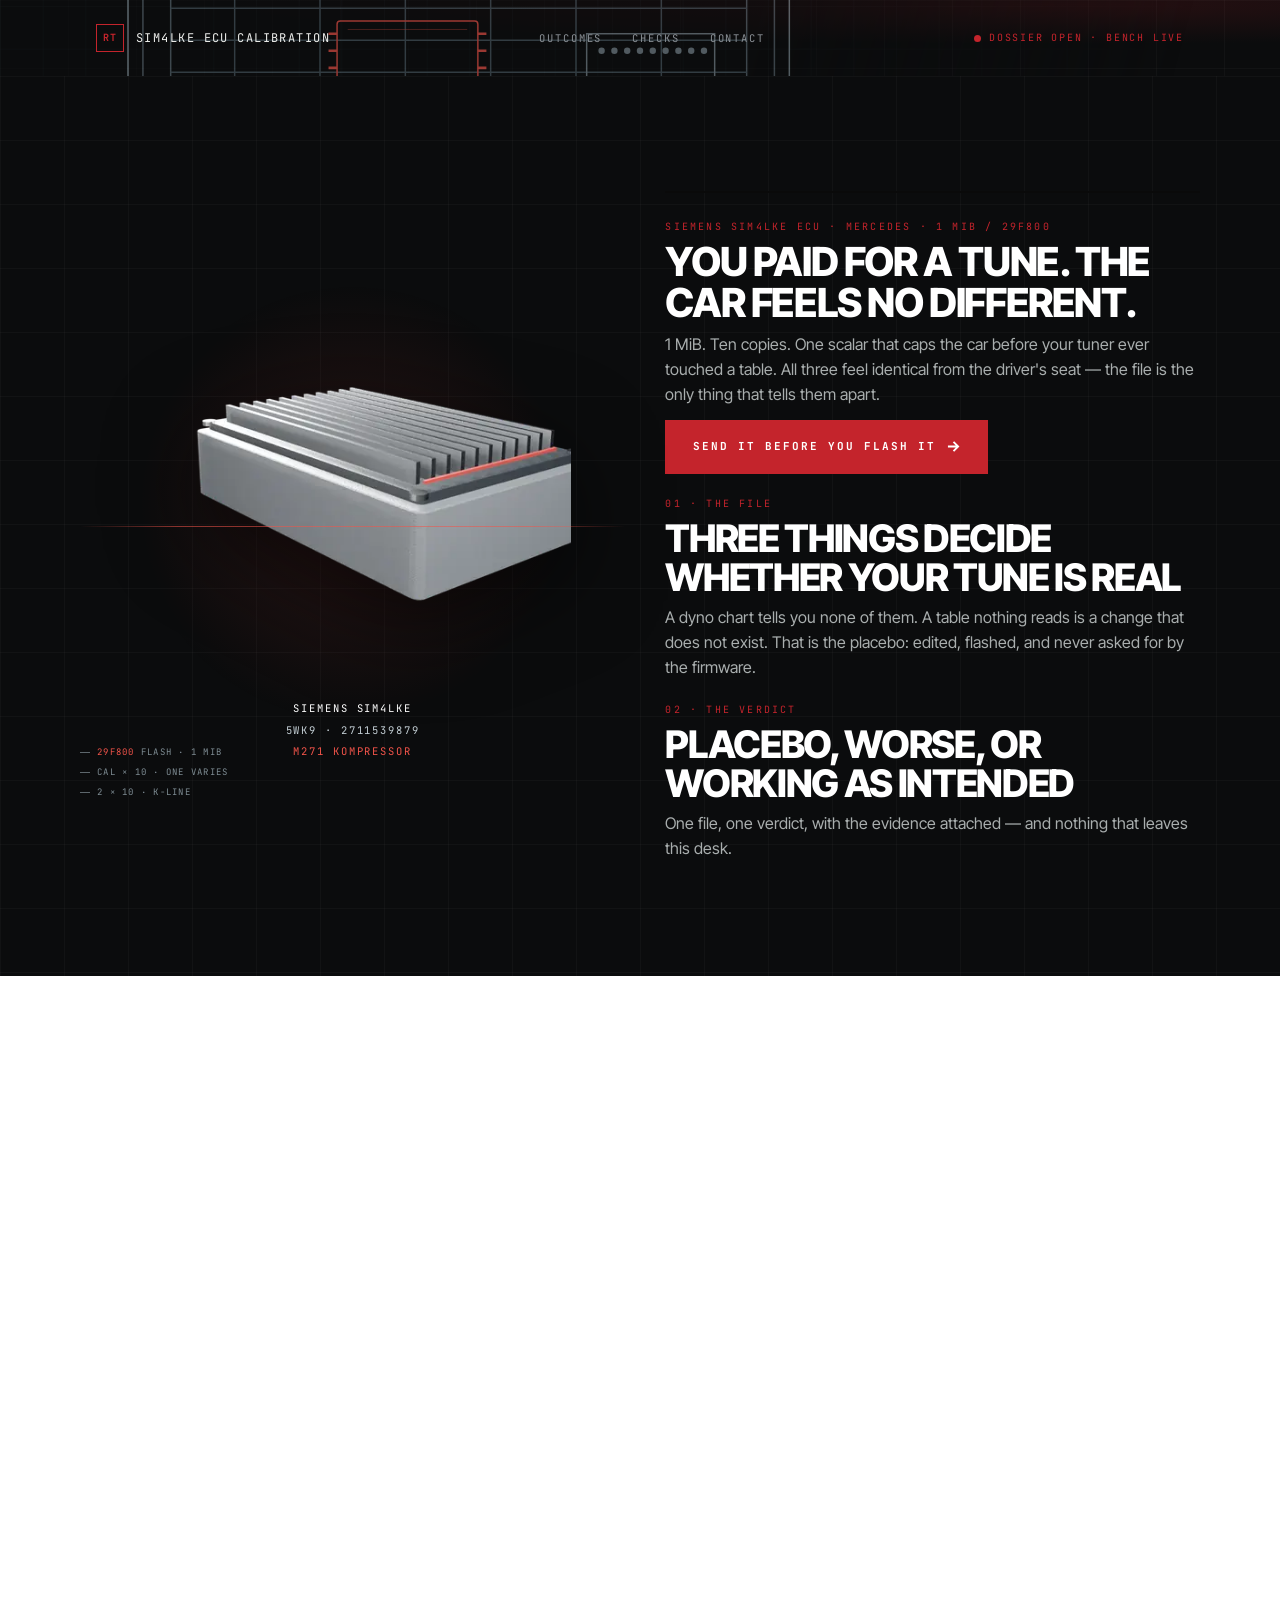
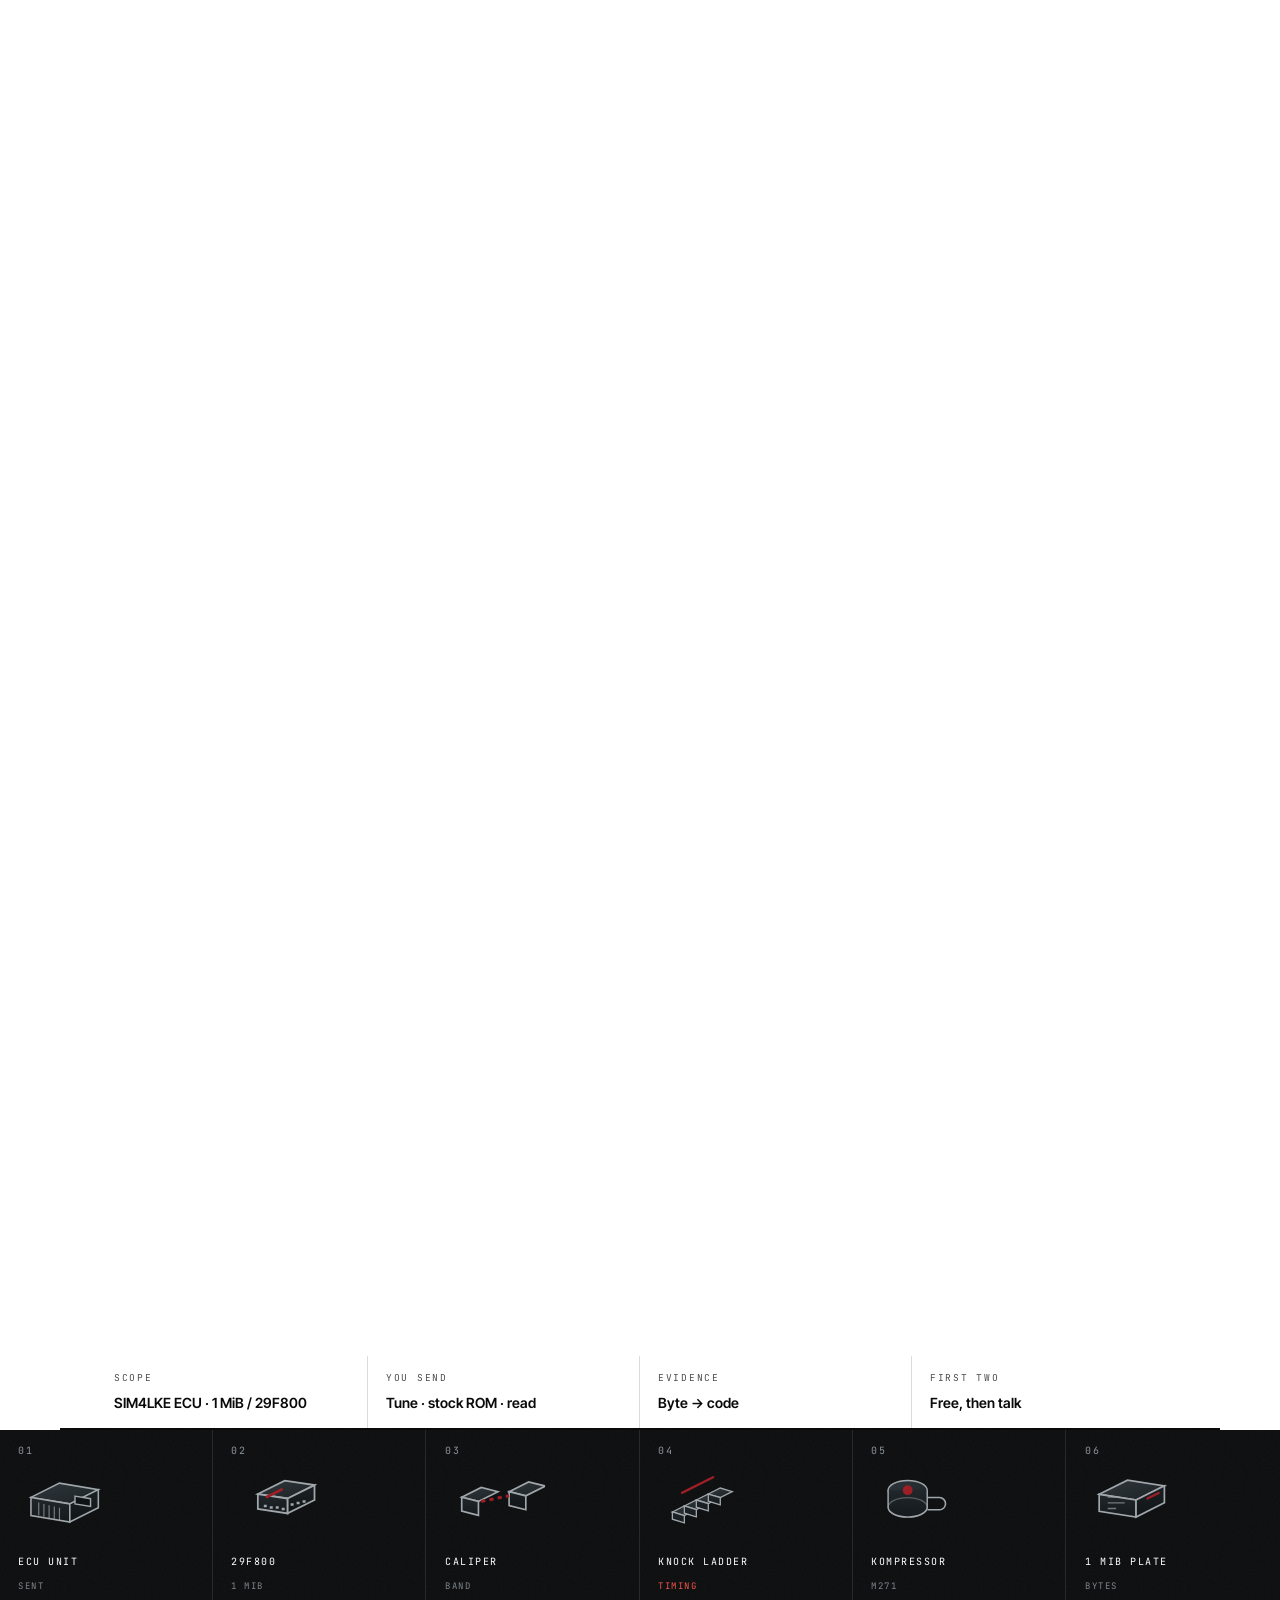
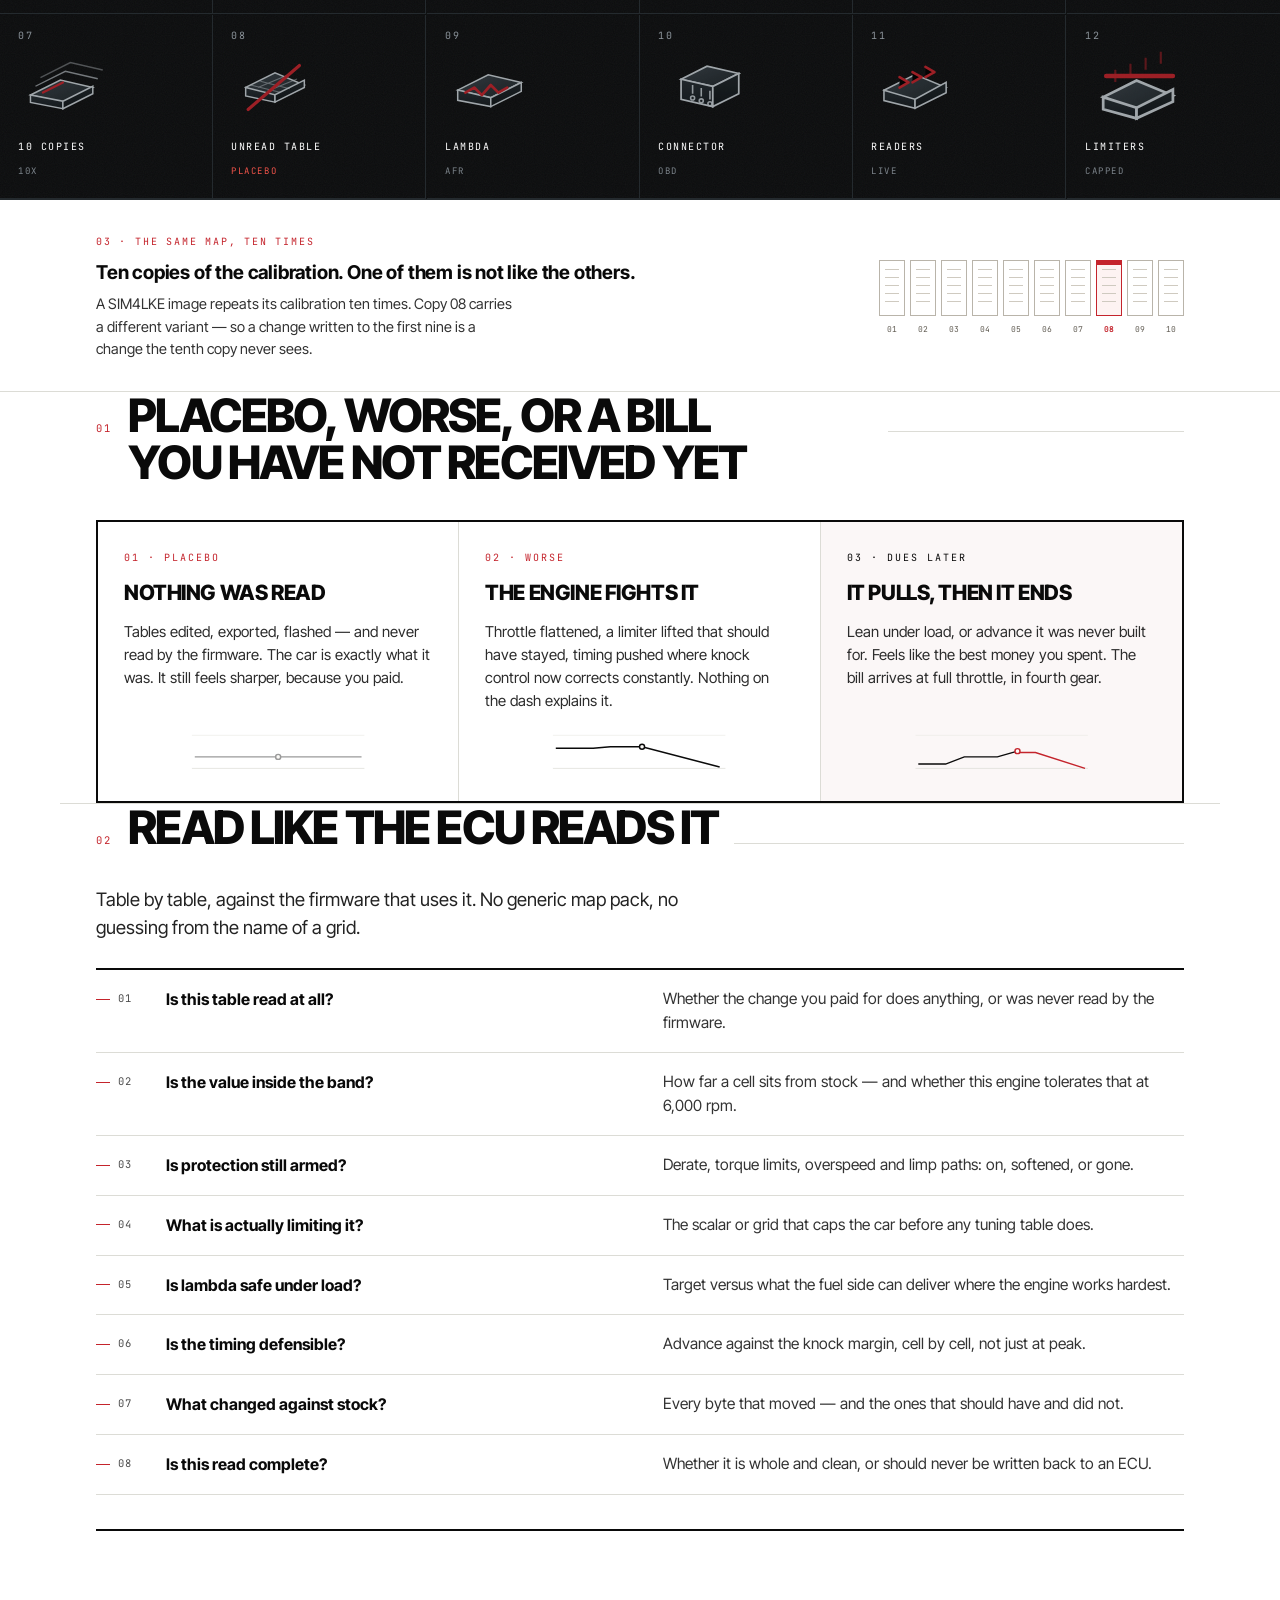
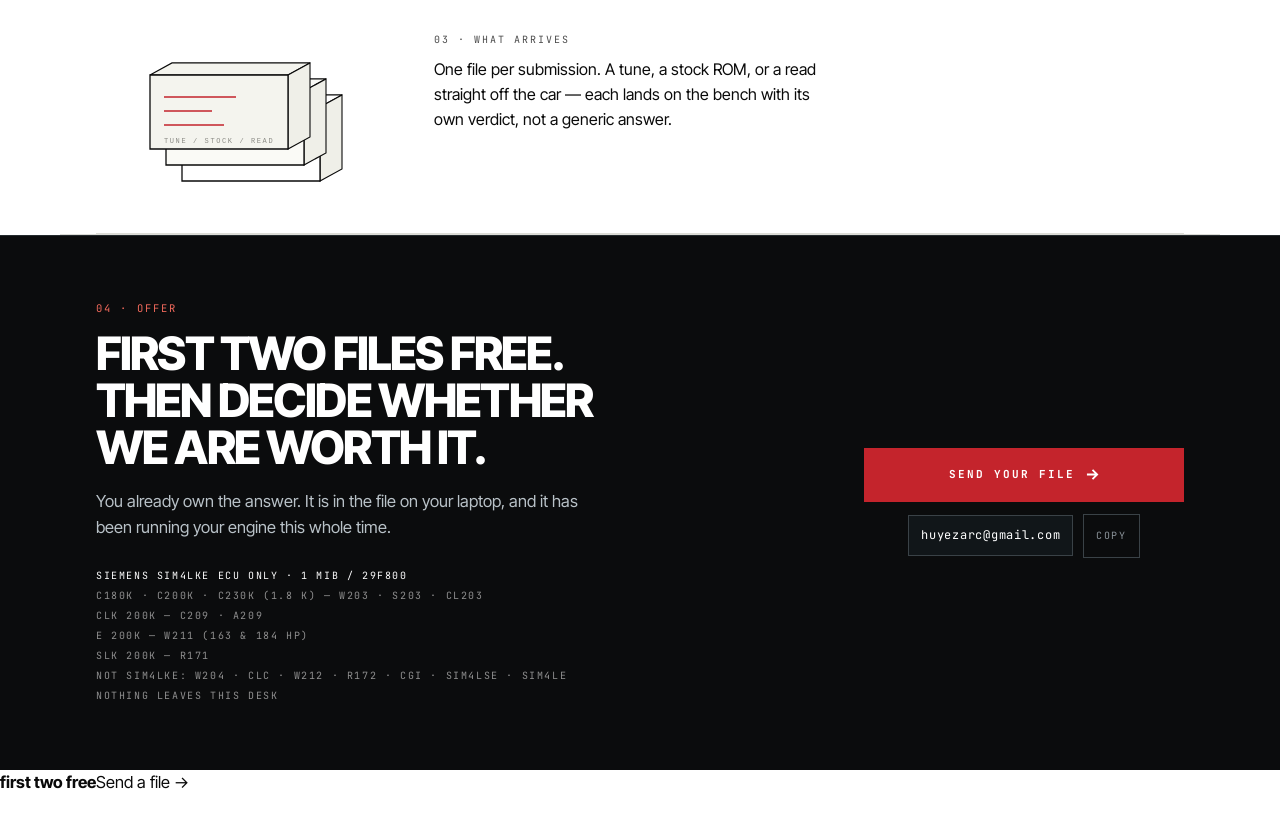
==== index.html @ 6705991a "Site update" ====
<!DOCTYPE html>
<html lang="en">
<head>
<meta charset="utf-8">
<meta name="viewport" content="width=device-width, initial-scale=1">
<title>SIM4LKE ECU Calibration — file verification, first two files free</title>
<meta name="description" content="You paid for a tune and the car feels the same. Send your Siemens SIM4LKE ECU file — a tune, a stock ROM or a read off the car — and find out what is really in it. First two free.">
<link rel="icon" href="assets/favicon.svg" type="image/svg+xml">
<link rel="apple-touch-icon" href="assets/img/apple-touch-icon.png">
<meta property="og:type" content="website">
<meta property="og:title" content="SIM4LKE ECU Calibration — read the file before you flash it">
<meta property="og:description" content="Byte-level verification for Siemens SIM4LKE ECU calibration files. First two files free.">
<meta property="og:image" content="https://iqh360.github.io/RT-SIM4LKE-Calibration/assets/img/og.jpg">
<meta property="og:url" content="https://iqh360.github.io/RT-SIM4LKE-Calibration/">
<meta name="twitter:card" content="summary_large_image">

<link rel="stylesheet" href="assets/style.css">
</head>
<body>
<svg width="0" height="0" style="position:absolute" aria-hidden="true"><defs>
  <linearGradient id="T" x1="0" y1="0" x2="1" y2="1"><stop offset="0" stop-color="#3a4349"/><stop offset="1" stop-color="#20272b"/></linearGradient>
  <linearGradient id="L" x1="0" y1="0" x2="0" y2="1"><stop offset="0" stop-color="#262e33"/><stop offset="1" stop-color="#171d21"/></linearGradient>
  <linearGradient id="R" x1="0" y1="0" x2="0" y2="1"><stop offset="0" stop-color="#1e2529"/><stop offset="1" stop-color="#12171a"/></linearGradient>

  <!-- 1 ECU unit: iso chassis + fins + connector -->
  <symbol id="i-ecu" viewBox="0 0 72 72">
    <path d="M10 34l22-11 30 5-22 11z" fill="url(#T)" stroke="currentColor" stroke-width="1.2"/>
    <path d="M10 34v14l30 5V39z" fill="url(#L)" stroke="currentColor" stroke-width="1.2"/>
    <path d="M40 39v14l22-11V28z" fill="url(#R)" stroke="currentColor" stroke-width="1.2"/>
    <g stroke="currentColor" stroke-width=".9" opacity=".7">
      <path d="M16 38v10M20 39v10M24 40v10M28 41v10M32 42v10"/>
    </g>
    <path d="M44 33l12 2v6l-12-2z" fill="#0f1417" stroke="currentColor" stroke-width="1.1"/>
  </symbol>

  <!-- 2 29F800: iso flat package with pins -->
  <symbol id="i-chip" viewBox="0 0 72 72">
    <path d="M18 32l18-9 20 3-18 9z" fill="url(#T)" stroke="currentColor" stroke-width="1.2"/>
    <path d="M18 32v10l20 3V35z" fill="url(#L)" stroke="currentColor" stroke-width="1.2"/>
    <path d="M38 35v10l18-9V26z" fill="url(#R)" stroke="currentColor" stroke-width="1.2"/>
    <g stroke="currentColor" stroke-width="1.6">
      <path d="M22 40h2M26 41h2M30 41h2M34 42h2"/>
      <path d="M40 39h2M44 38h2M48 37h2"/>
    </g>
    <path d="M24 34l10-5" stroke="#c4242c" stroke-width="1.8" stroke-linecap="round"/>
  </symbol>

  <!-- 3 Caliper: two iso blocks with the band between them -->
  <symbol id="i-caliper" viewBox="0 0 72 72">
    <path d="M12 34l14-7 12 3-14 7z" fill="url(#T)" stroke="currentColor" stroke-width="1.2"/>
    <path d="M12 34v10l12 3V37z" fill="url(#L)" stroke="currentColor" stroke-width="1.2"/>
    <path d="M46 30l14-7 12 3-14 7z" fill="url(#T)" stroke="currentColor" stroke-width="1.2"/>
    <path d="M46 30v10l12 3V33z" fill="url(#R)" stroke="currentColor" stroke-width="1.2"/>
    <path d="M26 37l20-4" stroke="#c4242c" stroke-width="2.2" stroke-dasharray="3 3"/>
  </symbol>

  <!-- 4 Knock ladder: iso stairs -->
  <symbol id="i-knock" viewBox="0 0 72 72">
    <path d="M12 46l10-5 10 3-10 5z" fill="url(#T)" stroke="currentColor" stroke-width="1.1"/>
    <path d="M22 41l10-5 10 3-10 5z" fill="url(#T)" stroke="currentColor" stroke-width="1.1"/>
    <path d="M32 36l10-5 10 3-10 5z" fill="url(#T)" stroke="currentColor" stroke-width="1.1"/>
    <path d="M42 31l10-5 10 3-10 5z" fill="url(#T)" stroke="currentColor" stroke-width="1.1"/>
    <path d="M12 46v6l10 3v-6z" fill="url(#L)" stroke="currentColor" stroke-width="1.1"/>
    <path d="M22 41v6l10 3v-6z" fill="url(#L)" stroke="currentColor" stroke-width="1.1"/>
    <path d="M32 36v6l10 3v-6z" fill="url(#L)" stroke="currentColor" stroke-width="1.1"/>
    <path d="M42 31v6l10 3v-6z" fill="url(#L)" stroke="currentColor" stroke-width="1.1"/>
    <path d="M20 30l26-13" stroke="#c4242c" stroke-width="2" stroke-linecap="round"/>
  </symbol>

  <!-- 5 Kompressor: iso cylinder + outlet -->
  <symbol id="i-comp" viewBox="0 0 72 72">
    <ellipse cx="30" cy="28" rx="16" ry="8" fill="url(#T)" stroke="currentColor" stroke-width="1.2"/>
    <path d="M14 28v14c0 4.4 7.2 8 16 8s16-3.6 16-8V28" fill="url(#L)" stroke="currentColor" stroke-width="1.2"/>
    <ellipse cx="30" cy="42" rx="16" ry="8" fill="none" stroke="currentColor" stroke-width="1" opacity=".45"/>
    <path d="M46 34h10a5 5 0 0 1 0 10H46" fill="none" stroke="currentColor" stroke-width="1.3"/>
    <circle cx="30" cy="28" r="4" fill="#c4242c" stroke="none"/>
  </symbol>

  <!-- 6 1 MiB plate -->
  <symbol id="i-plate" viewBox="0 0 72 72">
    <path d="M10 32l20-10 26 4-20 10z" fill="url(#T)" stroke="currentColor" stroke-width="1.2"/>
    <path d="M10 32v12l26 4V36z" fill="url(#L)" stroke="currentColor" stroke-width="1.2"/>
    <path d="M36 36v12l20-10V26z" fill="url(#R)" stroke="currentColor" stroke-width="1.2"/>
    <g stroke="currentColor" stroke-width=".9" opacity=".65">
      <path d="M16 34h8M16 38h12M16 42h6"/>
    </g>
    <path d="M44 35l8-4" stroke="#c4242c" stroke-width="1.6" stroke-linecap="round"/>
  </symbol>

  <!-- 7 10 copies -->
  <symbol id="i-copies" viewBox="0 0 72 72">
    <path d="M10 44l24-12 26 6-24 12z" fill="url(#T)" stroke="currentColor" stroke-width="1.2"/>
    <path d="M10 44v6l26 5v-6z" fill="url(#L)" stroke="currentColor" stroke-width="1.2"/>
    <path d="M36 49v6l24-12v-6z" fill="url(#R)" stroke="currentColor" stroke-width="1.2"/>
    <path d="M14 37l24-12 26 6" fill="none" stroke="currentColor" stroke-width="1.1" opacity=".7"/>
    <path d="M18 30l24-12 26 6" fill="none" stroke="currentColor" stroke-width="1.1" opacity=".45"/>
    <path d="M20 42l16-8" stroke="#c4242c" stroke-width="1.9" stroke-linecap="round"/>
  </symbol>

  <!-- 8 unread table -->
  <symbol id="i-unread" viewBox="0 0 72 72">
    <path d="M12 38l24-12 24 10-24 12z" fill="url(#T)" stroke="currentColor" stroke-width="1.2"/>
    <path d="M12 38v7l24 5v-6z" fill="url(#L)" stroke="currentColor" stroke-width="1.2"/>
    <path d="M36 44v6l24-12v-6z" fill="url(#R)" stroke="currentColor" stroke-width="1.2"/>
    <g stroke="currentColor" stroke-width=".9" opacity=".5">
      <path d="M22 38l24-10M30 41l24-10M16 36l24 6M24 33l24 6"/>
    </g>
    <path d="M14 56L56 20" stroke="#c4242c" stroke-width="2.6" stroke-linecap="round"/>
  </symbol>

  <!-- 9 lambda plate -->
  <symbol id="i-lambda" viewBox="0 0 72 72">
    <path d="M10 40l24-12 26 6-24 12z" fill="url(#T)" stroke="currentColor" stroke-width="1.2"/>
    <path d="M10 40v8l26 5v-7z" fill="url(#L)" stroke="currentColor" stroke-width="1.2"/>
    <path d="M36 46v7l24-12v-7z" fill="url(#R)" stroke="currentColor" stroke-width="1.2"/>
    <path d="M16 42l7-4 6 6 7-8 6 6 7-4" fill="none" stroke="#c4242c" stroke-width="2.1"
          stroke-linejoin="round" stroke-linecap="round"/>
  </symbol>

  <!-- 10 connector -->
  <symbol id="i-conn" viewBox="0 0 72 72">
    <path d="M16 32l18-9 22 5-18 9z" fill="url(#T)" stroke="currentColor" stroke-width="1.2"/>
    <path d="M16 32v14l22 5V37z" fill="url(#L)" stroke="currentColor" stroke-width="1.2"/>
    <path d="M38 37v14l18-9V28z" fill="url(#R)" stroke="currentColor" stroke-width="1.2"/>
    <g fill="none" stroke="currentColor" stroke-width="1.1" opacity=".9">
      <path d="M24 36v6M30 38v6M36 40v6"/>
      <circle cx="24" cy="45" r="1.4"/><circle cx="30" cy="47" r="1.4"/><circle cx="36" cy="49" r="1.4"/>
    </g>
  </symbol>

  <symbol id="i-readers" viewBox="0 0 72 72">
    <path d="M10 40l24-12 24 10-24 12z" fill="url(#T)" stroke="currentColor" stroke-width="1.2"/>
    <path d="M10 40v8l24 6v-7z" fill="url(#L)" stroke="currentColor" stroke-width="1.2"/>
    <path d="M34 47v7l24-12v-8z" fill="url(#R)" stroke="currentColor" stroke-width="1.2"/>
    <g stroke="#c4242c" stroke-width="2" stroke-linecap="round" stroke-linejoin="round">
      <path d="M22 30l7 4-7 4"/><path d="M32 26l7 4-7 4"/><path d="M42 22l7 4-7 4"/>
    </g>
  </symbol>
  <symbol id="i-limiter" viewBox="0 0 72 72">
    <path d="M12 44l22-11 24 10-22 11z" fill="url(#T)" stroke="currentColor" stroke-width="1.8"/>
    <path d="M12 44v8l22 6v-7z" fill="url(#L)" stroke="currentColor" stroke-width="1.8"/>
    <path d="M34 51v7l24-11v-8z" fill="url(#R)" stroke="currentColor" stroke-width="1.8"/>
    <path d="M14 30h44" stroke="#c4242c" stroke-width="3" stroke-linecap="round"/>
    <path d="M20 26v8M30 22v8M40 18v8M50 14v8" stroke="#c4242c" stroke-width="1.4" opacity=".55"/>
  </symbol>
</defs></svg>
<div class="prog" aria-hidden="true"></div>
<header class="hero-dark">
<svg class="blueprint" viewBox="0 0 1200 700" preserveAspectRatio="xMidYMid slice" aria-hidden="true">
 <defs>
  <pattern id="bp-grid" width="40" height="40" patternUnits="userSpaceOnUse">
    <path d="M40 0H0V40" fill="none" stroke="#1c2328" stroke-width="1"/>
  </pattern>
 </defs>
 <rect width="1200" height="700" fill="#0b0c0d"/>
 <rect width="1200" height="700" fill="url(#bp-grid)" opacity=".55"/>

 <g transform="translate(120 96)" stroke="#8fa0a8" fill="none" stroke-width="1.4">
  <!-- enclosure -->
  <rect x="0" y="120" width="620" height="300" rx="10"/>
  <rect x="14" y="134" width="592" height="272" rx="6" stroke="#5d6c75"/>
  <!-- lid lip + seam -->
  <path d="M0 168h620" stroke="#5d6c75" stroke-dasharray="6 5"/>

  <!-- heatsink fins -->
  <g stroke="#7c8b93">
   <path d="M40 60v52M64 52v60M88 44v68M112 36v76M136 28v84M160 20v92M184 12v100M208 4v108"/>
  </g>
  <path d="M28 120h208" stroke="#7c8b93"/>

  <!-- pcb -->
  <rect x="40" y="196" width="540" height="184" stroke="#5d6c75"/>
  <g stroke="#4a5a63">
   <path d="M40 226h540M40 256h540M40 286h540M40 316h540M40 346h540"/>
   <path d="M100 196v184M180 196v184M260 196v184M340 196v184M420 196v184M500 196v184"/>
  </g>

  <!-- the flash chip (accent) -->
  <g stroke="#f2544a">
   <rect x="196" y="238" width="132" height="96" rx="3"/>
   <g stroke="#f2544a" stroke-width="2.4">
    <path d="M188 250h8M188 266h8M188 282h8M188 298h8M188 314h8"/>
    <path d="M328 250h8M328 266h8M328 282h8M328 298h8M328 314h8"/>
   </g>
   <path d="M206 246h112" stroke-width=".8" opacity=".5"/>
  </g>

  <!-- connector block: 2 x 10 -->
  <rect x="430" y="250" width="120" height="72" stroke="#7c8b93"/>
  <g fill="#7c8b93" stroke="none">
   <!-- row 1 -->
   <g>
    <circle cx="444" cy="266" r="3"/><circle cx="456" cy="266" r="3"/><circle cx="468" cy="266" r="3"/>
    <circle cx="480" cy="266" r="3"/><circle cx="492" cy="266" r="3"/><circle cx="504" cy="266" r="3"/>
    <circle cx="516" cy="266" r="3"/><circle cx="528" cy="266" r="3"/><circle cx="540" cy="266" r="3"/>
   </g>
   <!-- row 2 -->
   <g>
    <circle cx="444" cy="306" r="3"/><circle cx="456" cy="306" r="3"/><circle cx="468" cy="306" r="3"/>
    <circle cx="480" cy="306" r="3"/><circle cx="492" cy="306" r="3"/><circle cx="504" cy="306" r="3"/>
    <circle cx="516" cy="306" r="3"/><circle cx="528" cy="306" r="3"/><circle cx="540" cy="306" r="3"/>
   </g>
  </g>

  <!-- mounting bosses -->
  <g stroke="#7c8b93">
   <circle cx="24" cy="146" r="6"/><circle cx="596" cy="146" r="6"/>
   <circle cx="24" cy="394" r="6"/><circle cx="596" cy="394" r="6"/>
  </g>
 </g>

 <!-- callouts -->
 <g font-family="ui-monospace,monospace" font-size="13" letter-spacing="1.6" fill="#a9b5bb">
  <path d="M330 300 L470 300 L520 250" stroke="#f2544a" stroke-width="1.2" fill="none"/>
  <text x="476" y="243" fill="#f2544a">29F800 · 1 MiB</text>

  <path d="M520 240 L700 240 L740 200" stroke="#8fa0a8" stroke-width="1.2" fill="none"/>
  <text x="700" y="192">2 × 10 · K-LINE</text>

  <path d="M170 40 L170 8 L300 8" stroke="#8fa0a8" stroke-width="1.2" fill="none"/>
  <text x="308" y="13">FINS · PASSIVE</text>

  <path d="M60 520 L60 560 L250 560" stroke="#8fa0a8" stroke-width="1.2" fill="none"/>
  <text x="258" y="565">CAL × 10 · ONE VARIES</text>
 </g>

 <!-- dimension -->
 <g stroke="#5d6c75" stroke-width="1" fill="#93a1a8" font-family="ui-monospace,monospace" font-size="11">
  <path d="M120 470h620" stroke-dasharray="4 4"/>
  <path d="M120 462v16M740 462v16"/>
  <text x="392" y="492" fill="#7c8b93">1 048 576 B</text>
 </g>
</svg>
  <div class="wrap hdbar">
    <a class="hdbrand" href="index.html"><span class="mark">RT</span> SIM4LKE ECU Calibration</a>
    <nav class="hdnav" aria-label="Page sections"><a href="#outcomes">Outcomes</a><a href="#checks">Checks</a><a href="contact.html">Contact</a></nav>
    <span class="live"><i></i>dossier open &#183; bench live</span>
  </div>
</header>

<main>

<div class="pin" id="pin">
  <div class="sticky">
    <div class="visual" aria-hidden="true">
      <div class="scene" id="scene">
        <div class="face f-top"></div><div class="face f-bottom"></div>
        <div class="face f-left"></div><div class="face f-right"></div>
        <div class="face f-front"><div class="fins"><i></i><i></i><i></i><i></i><i></i><i></i><i></i><i></i><i></i><i></i></div></div>
        <div class="face f-back"></div>
        <div class="deckface">
          <div>SIEMENS <b>SIM4LKE</b><br>5WK9 &#183; 2711539879<br>M271 KOMPRESSOR</div>
          <div class="pins"><i></i><i></i><i></i><i></i><i></i><i></i><i></i><i></i></div>
        </div>
        <div class="conn"><i></i><i></i></div>
      </div>
      <div class="chipcard"><div><b>29F800</b><span>1 MiB &#183; PSOP-44</span></div></div>
      <div class="callouts" aria-hidden="true">
        <span><b>29F800</b> flash &#183; 1 MiB</span>
        <span>cal &#215; 10 &#183; one varies</span>
        <span>2 &#215; 10 &#183; k-line</span>
      </div>
      <img class="turbine" src="assets/img/ecu-turntable.webp" alt="Siemens SIM4LKE ECU, M271 Kompressor" decoding="async" width="480" height="480">
      <div class="specplate" aria-hidden="true"><b>SIEMENS SIM4LKE</b><span>5WK9 &#183; 2711539879</span><i>M271 KOMPRESSOR</i></div>
      <div class="scan" aria-hidden="true"></div>
      <div class="stampwrap"><div class="stamp2"><b>EXAMINED</b><span>EVERY BYTE &#183; EVERY READER</span></div></div>
    </div>

    <div class="steps" id="steps">
      <div class="step on" data-step="1">
        <div class="k">Siemens SIM4LKE ECU &#183; Mercedes &#183; 1 MiB / 29F800</div>
        <h1>You paid for a tune. The car feels no different.</h1>
        <p>1 MiB. Ten copies. One scalar that caps the car before your tuner ever touched a table.
          All three feel identical from the driver's seat &#8212; the file is the only thing that tells them
          apart.</p>
        <div class="cta"><a class="btn" href="mailto:huyezarc@gmail.com?subject=My%20tune%20file%20-%20open%20it%20before%20I%20flash%20it&amp;body=My%20SIM4LKE%20ECU%20file%20is%20attached.%0A%0AIt%20is%3A%20a%20tune%20%2F%20a%20stock%20ROM%20%2F%20a%20read%20off%20the%20car%0AWhat%20I%20want%20to%20know%3A%20">Send it before you flash it <svg width="13" height="13" viewBox="0 0 14 14" fill="none" aria-hidden="true"><path d="M1 7h11M7 2l5 5-5 5" stroke="currentColor" stroke-width="2"/></svg></a></div>
      </div>
      <div class="step" data-step="2">
        <div class="k">01 &#183; the file</div>
        <h2>Three things decide whether your tune is real</h2>
        <p>A dyno chart tells you none of them. A table nothing reads is a change that does not exist. That is the placebo: edited, flashed,
          and never asked for by the firmware.</p>
      </div>
      <div class="step" data-step="3">
        <div class="k">02 &#183; the verdict</div>
        <h2>Placebo, worse, or working as intended</h2>
        <p>One file, one verdict, with the evidence attached &#8212; and nothing that leaves this desk.</p>
      </div>
    </div>
  </div>
</div>

<dl class="wrap scoperow">
  <div><dt>Scope</dt><dd>SIM4LKE ECU &#183; 1 MiB / 29F800</dd></div>
  <div><dt>You send</dt><dd>Tune &#183; stock ROM &#183; read</dd></div>
  <div><dt>Evidence</dt><dd>Byte &#8594; code</dd></div>
  <div><dt>First two</dt><dd>Free, then talk</dd></div>
</dl>

<div class="iconslab"><div class="strip">
    <div class="tile"><span class="idx">01</span><svg viewBox="0 0 72 72" style="--s:1.06" aria-hidden="true"><use href="#i-ecu"/></svg><span class="k">ECU unit</span><span class="v">SENT</span></div>
    <div class="tile"><span class="idx">02</span><svg viewBox="0 0 72 72" style="--s:1.22" aria-hidden="true"><use href="#i-chip"/></svg><span class="k">29F800</span><span class="v">1 MiB</span></div>
    <div class="tile"><span class="idx">03</span><svg viewBox="0 0 72 72" style="--s:1.14" aria-hidden="true"><use href="#i-caliper"/></svg><span class="k">Caliper</span><span class="v">BAND</span></div>
    <div class="tile"><span class="idx">04</span><svg viewBox="0 0 72 72" style="--s:0.98" aria-hidden="true"><use href="#i-knock"/></svg><span class="k">Knock ladder</span><span class="v hot">TIMING</span></div>
    <div class="tile"><span class="idx">05</span><svg viewBox="0 0 72 72" style="--s:1.0" aria-hidden="true"><use href="#i-comp"/></svg><span class="k">Kompressor</span><span class="v">M271</span></div>
    <div class="tile"><span class="idx">06</span><svg viewBox="0 0 72 72" style="--s:1.16" aria-hidden="true"><use href="#i-plate"/></svg><span class="k">1 MiB plate</span><span class="v">BYTES</span></div>
    <div class="tile"><span class="idx">07</span><svg viewBox="0 0 72 72" style="--s:1.02" aria-hidden="true"><use href="#i-copies"/></svg><span class="k">10 copies</span><span class="v">10x</span></div>
    <div class="tile"><span class="idx">08</span><svg viewBox="0 0 72 72" style="--s:1.0" aria-hidden="true"><use href="#i-unread"/></svg><span class="k">Unread table</span><span class="v hot">PLACEBO</span></div>
    <div class="tile"><span class="idx">09</span><svg viewBox="0 0 72 72" style="--s:1.04" aria-hidden="true"><use href="#i-lambda"/></svg><span class="k">Lambda</span><span class="v">AFR</span></div>
    <div class="tile"><span class="idx">10</span><svg viewBox="0 0 72 72" style="--s:1.18" aria-hidden="true"><use href="#i-conn"/></svg><span class="k">Connector</span><span class="v">OBD</span></div>
    <div class="tile"><span class="idx">11</span><svg viewBox="0 0 72 72" style="--s:1.06" aria-hidden="true"><use href="#i-readers"/></svg><span class="k">Readers</span><span class="v">LIVE</span></div>
    <div class="tile"><span class="idx">12</span><svg viewBox="0 0 72 72" style="--s:1.24" aria-hidden="true"><use href="#i-limiter"/></svg><span class="k">Limiters</span><span class="v">CAPPED</span></div>
</div></div><section class="evband" id="evidence"><div class="wrap in">
  <div>
    <div class="lbl">03 &#183; the same map, ten times</div>
    <h3>Ten copies of the calibration. One of them is not like the others.</h3>
    <p>A SIM4LKE image repeats its calibration ten times. Copy 08 carries a different variant — so a
       change written to the first nine is a change the tenth copy never sees.</p>
  </div>
  <div>
    <div class="row"><div class="cpy"></div><div class="cpy"></div><div class="cpy"></div><div class="cpy"></div><div class="cpy"></div><div class="cpy"></div><div class="cpy"></div><div class="cpy alt"></div><div class="cpy"></div><div class="cpy"></div></div>
    <div class="idx"><span class="">01</span><span class="">02</span><span class="">03</span><span class="">04</span><span class="">05</span><span class="">06</span><span class="">07</span><span class="hot">08</span><span class="">09</span><span class="">10</span></div>
  </div>
</div></section>

<section id="outcomes" class="wrap">
  <div class="lab"><span class="n">01</span><h2>Placebo, worse, or a bill you have not received yet</h2><span class="t"></span></div>
  <div class="three">
    <article>
      <div class="k">01 &#183; Placebo</div>
      <h3>Nothing was read</h3>
      <p>Tables edited, exported, flashed &#8212; and never read by the firmware. The car is exactly what it
        was. It still feels sharper, because you paid.</p>
      <svg viewBox="0 0 240 64" role="img" aria-label="Flat trace: nothing changed">
        <line x1="0" y1="6" x2="240" y2="6" stroke="#EDEDE8"/>
        <line x1="0" y1="52" x2="240" y2="52" stroke="#DCDCD6"/>
        
        <path d="M4 36h232" stroke="#9A9A9A" stroke-width="2"/>
        <circle cx="120" cy="36" r="3.5" fill="#FBFAF7" stroke="#9A9A9A" stroke-width="2"/>
      </svg>
    </article>
    <article>
      <div class="k">02 &#183; Worse</div>
      <h3>The engine fights it</h3>
      <p>Throttle flattened, a limiter lifted that should have stayed, timing pushed where knock control now
        corrects constantly. Nothing on the dash explains it.</p>
      <svg viewBox="0 0 240 64" role="img" aria-label="Trace falling away">
        <line x1="0" y1="6" x2="240" y2="6" stroke="#EDEDE8"/>
        <line x1="0" y1="52" x2="240" y2="52" stroke="#DCDCD6"/>
        
        <path d="M4 24h52l24-2h44l108 28" stroke="#0A0A0A" stroke-width="2" fill="none"/>
        <circle cx="124" cy="22" r="3.5" fill="#FBFAF7" stroke="#0A0A0A" stroke-width="2"/>
      </svg>
    </article>
    <article>
      <div class="k" style="color:#0A0A0A">03 &#183; Dues later</div>
      <h3>It pulls, then it ends</h3>
      <p>Lean under load, or advance it was never built for. Feels like the best money you spent. The bill
        arrives at full throttle, in fourth gear.</p>
      <svg viewBox="0 0 240 64" role="img" aria-label="Trace rising then dropping hard">
        <line x1="0" y1="6" x2="240" y2="6" stroke="#EDEDE8"/>
        <line x1="0" y1="52" x2="240" y2="52" stroke="#DCDCD6"/>
        
        <path d="M4 46h38l26-10h46l28-8" stroke="#0A0A0A" stroke-width="2" fill="none"/>
        <circle cx="142" cy="28" r="3.5" fill="#FBFAF7" stroke="#C4242C" stroke-width="2"/>
        <path d="M145 30h22l69 22" stroke="#C4242C" stroke-width="2" fill="none"/>
      </svg>
    </article>
  </div>
</section>

<section id="checks" class="wrap">
  <div class="lab"><span class="n">02</span><h2>Read like the ECU reads it</h2><span class="t"></span></div>
  <p class="lede" style="margin-bottom:26px">Table by table, against the firmware that uses it. No generic map
    pack, no guessing from the name of a grid.</p>
  <div class="checklist">
    <div class="row"><span class="i">01</span><span class="q">Is this table read at all?</span><span class="a">Whether the change you paid for does anything, or was never read by the firmware.</span></div>
    <div class="row"><span class="i">02</span><span class="q">Is the value inside the band?</span><span class="a">How far a cell sits from stock &#8212; and whether this engine tolerates that at 6,000 rpm.</span></div>
    <div class="row"><span class="i">03</span><span class="q">Is protection still armed?</span><span class="a">Derate, torque limits, overspeed and limp paths: on, softened, or gone.</span></div>
    <div class="row"><span class="i">04</span><span class="q">What is actually limiting it?</span><span class="a">The scalar or grid that caps the car before any tuning table does.</span></div>
    <div class="row"><span class="i">05</span><span class="q">Is lambda safe under load?</span><span class="a">Target versus what the fuel side can deliver where the engine works hardest.</span></div>
    <div class="row"><span class="i">06</span><span class="q">Is the timing defensible?</span><span class="a">Advance against the knock margin, cell by cell, not just at peak.</span></div>
    <div class="row"><span class="i">07</span><span class="q">What changed against stock?</span><span class="a">Every byte that moved &#8212; and the ones that should have and did not.</span></div>
    <div class="row"><span class="i">08</span><span class="q">Is this read complete?</span><span class="a">Whether it is whole and clean, or should never be written back to an ECU.</span></div>
  </div>
  <div class="stack3d"><svg viewBox="0 0 300 250" role="img" aria-label="Three stacked calibration file slabs drawn isometrically"><polygon points="86,150 108,137.9 246,137.9 224,150" fill="#FFFFFF" stroke="#0A0A0A" stroke-width="1.1"/><polygon points="224,150 246,137.9 246,211.9 224,224" fill="#EFEFE8" stroke="#0A0A0A" stroke-width="1.1"/><polygon points="86,150 224,150 224,224 86,224" fill="#FFFFFF" stroke="#0A0A0A" stroke-width="1.3"/><polygon points="70,134 92,121.9 230,121.9 208,134" fill="#FAFAF6" stroke="#0A0A0A" stroke-width="1.1"/><polygon points="208,134 230,121.9 230,195.9 208,208" fill="#EFEFE8" stroke="#0A0A0A" stroke-width="1.1"/><polygon points="70,134 208,134 208,208 70,208" fill="#FAFAF6" stroke="#0A0A0A" stroke-width="1.3"/><polygon points="54,118 76,105.9 214,105.9 192,118" fill="#F4F4EE" stroke="#0A0A0A" stroke-width="1.1"/><polygon points="192,118 214,105.9 214,179.9 192,192" fill="#EFEFE8" stroke="#0A0A0A" stroke-width="1.1"/><polygon points="54,118 192,118 192,192 54,192" fill="#F4F4EE" stroke="#0A0A0A" stroke-width="1.3"/><path d="M68 140h72M68 154h48M68 168h60" stroke="#C4242C" stroke-width="1.4"/><text x="68" y="186" font-family="Cascadia Mono,Consolas,monospace" font-size="7" letter-spacing="1.6" fill="#8C8C86">TUNE / STOCK / READ</text></svg>
    <div><div class="cap">03 &#183; what arrives</div>
      <p>One file per submission. A tune, a stock ROM, or a read straight off the car &#8212; each lands on the
        bench with its own verdict, not a generic answer.</p></div>
  </div>
</section>

<div class="offer" id="contact">
  <div class="wrap in">
    <div>
      <div class="mono" style="color:#C4242C">04 &#183; offer</div>
      <h2 style="margin-top:14px">First two files free. Then decide whether we are worth it.</h2>
      <p>You already own the answer. It is in the file on your laptop, and it has been running your engine
        this whole time.</p>
      <div class="scope2">
        <b>SIEMENS SIM4LKE ECU ONLY &#183; 1 MiB / 29F800</b><br>
        C180K &#183; C200K &#183; C230K (1.8 K) &#8212; W203 &#183; S203 &#183; CL203<br>
        CLK 200K &#8212; C209 &#183; A209<br>
        E 200K &#8212; W211 (163 &amp; 184 HP)<br>
        SLK 200K &#8212; R171<br>
        NOT SIM4LKE: W204 &#183; CLC &#183; W212 &#183; R172 &#183; CGI &#183; SIM4LSE &#183; SIM4LE<br>
        NOTHING LEAVES THIS DESK
      </div>
    </div>
    <div style="display:grid;gap:12px">
      <a class="btn" href="mailto:huyezarc@gmail.com?subject=My%20tune%20file%20-%20open%20it%20before%20I%20flash%20it&amp;body=My%20SIM4LKE%20ECU%20file%20is%20attached.%0A%0AIt%20is%3A%20a%20tune%20%2F%20a%20stock%20ROM%20%2F%20a%20read%20off%20the%20car%0AWhat%20I%20want%20to%20know%3A%20" style="justify-content:center">Send your file <svg width="13" height="13" viewBox="0 0 14 14" fill="none" aria-hidden="true"><path d="M1 7h11M7 2l5 5-5 5" stroke="currentColor" stroke-width="2"/></svg></a>
      <div class="copyrow" style="justify-content:center;margin-top:0">
        <code>huyezarc@gmail.com</code>
        <button type="button" id="copyMail" data-mail="huyezarc@gmail.com">copy</button>
      </div>
    </div>
  </div>
</div>
</main>
<nav class="rail" aria-label="Sections"><a href="#outcomes">01 outcomes</a><a href="#checks">02 checks</a><a href="#evidence">03 evidence</a><a href="#contact">04 offer</a></nav>
<div class="gprog" aria-hidden="true"><i></i></div>
<div class="barcta" aria-hidden="true"><b>first two free</b><a href="mailto:huyezarc@gmail.com?subject=My%20tune%20file%20-%20open%20it%20before%20I%20flash%20it&amp;body=My%20SIM4LKE%20ECU%20file%20is%20attached.%0A%0AIt%20is%3A%20a%20tune%20%2F%20a%20stock%20ROM%20%2F%20a%20read%20off%20the%20car%0AWhat%20I%20want%20to%20know%3A%20">Send a file &#8594;</a></div>

<footer class="wrap">
  <span>SIM4LKE ECU Calibration &#183; verification, bytes to code</span>
  <span><a href="mailto:huyezarc@gmail.com">huyezarc@gmail.com</a></span>
</footer>



<script src="assets/vendor/gsap.min.js" defer></script>
<script src="assets/vendor/ScrollTrigger.min.js" defer></script>
<script defer>
  document.addEventListener('DOMContentLoaded', function () {
    var pin = document.getElementById('pin');
    if (!pin) return;
    var steps = Array.prototype.slice.call(document.querySelectorAll('.pin .step'));
    var prog = document.querySelector('.prog');
    var reduce = window.matchMedia('(prefers-reduced-motion: reduce)').matches;




    // copy the address (the button exists but had no handler)
    var cm = document.getElementById('copyMail');
    if (cm) {
      cm.addEventListener('click', function () {
        var v = cm.getAttribute('data-mail');
        var done = function () { cm.textContent = 'copied'; setTimeout(function () { cm.textContent = 'copy'; }, 1600); };
        if (navigator.clipboard) { navigator.clipboard.writeText(v).then(done, done); }
        else {
          var ta = document.createElement('textarea'); ta.value = v; document.body.appendChild(ta);
          ta.select(); try { document.execCommand('copy'); } catch (e) {} ta.remove(); done();
        }
      });
    }

    // cursor tilt on the icon slab
    var slab = document.querySelector('.iconslab');
    if (slab && !reduce && matchMedia('(hover:hover)').matches) {
      [].slice.call(slab.querySelectorAll('.tile')).forEach(function (tile) {
        tile.addEventListener('pointermove', function (ev) {
          var r = tile.getBoundingClientRect();
          tile.style.setProperty('--ty', ((ev.clientX - r.left) / r.width - 0.5) * 14 + 'deg');
          tile.style.setProperty('--tx', (-((ev.clientY - r.top) / r.height - 0.5) * 10) + 'deg');
        });
        tile.addEventListener('pointerleave', function () {
          tile.style.setProperty('--ty', '0deg'); tile.style.setProperty('--tx', '0deg');
        });
      });
    }

    var gp = document.querySelector('.gprog i');
    if (gp) {
      var draw = function () {
        var max = document.body.scrollHeight - innerHeight;
        gp.style.transform = 'scaleX(' + (max > 0 ? Math.min(1, scrollY / max) : 0) + ')';
      };
      addEventListener('scroll', draw, { passive: true });
      addEventListener('resize', draw);
      draw();
    }

    var rail = document.querySelector('.rail');
    if (rail) {
      var links = [].slice.call(rail.querySelectorAll('a'));
      var targets = links.map(function (a) { return document.querySelector(a.getAttribute('href')); });
      var setOn = function (el) {
        links.forEach(function (a, i) { a.classList.toggle('on', targets[i] === el); });
      };
      if ('IntersectionObserver' in window) {
        var rio = new IntersectionObserver(function (es) {
          es.forEach(function (en) { if (en.isIntersecting) setOn(en.target); });
        }, { rootMargin: '-45% 0px -45% 0px' });
        targets.forEach(function (t) { if (t) rio.observe(t); });
      }
    }

    var bar = document.querySelector('.barcta');
    if (bar) {
      var toggleBar = function () {
        var max = document.body.scrollHeight - innerHeight;
        var on = max > 200 && scrollY > max * 0.4;
        bar.classList.toggle('on', on);
        bar.setAttribute('aria-hidden', on ? 'false' : 'true');
        if ('inert' in bar) bar.inert = !on;
      };
      addEventListener('scroll', toggleBar, { passive: true });
      toggleBar();
    }

    // one-way reveal: an element that has been seen never fades out again
    var revealEls = Array.prototype.slice.call(
      document.querySelectorAll('main > section:not(#pin), main > div.offer, footer'));
    if (!reduce && 'IntersectionObserver' in window) {
      revealEls.forEach(function (el) { el.classList.add('reveal'); });
      var io = new IntersectionObserver(function (entries) {
        entries.forEach(function (en) {
          if (en.isIntersecting) { en.target.classList.add('in'); io.unobserve(en.target); }
        });
      }, { rootMargin: '0px 0px -10% 0px', threshold: 0.06 });
      revealEls.forEach(function (el) { io.observe(el); });
      // safety net: a jump (anchor link, restored scroll) can skip a section without ever
      // intersecting it, which would leave it invisible. Anything already above the fold is shown.
      var ticking = false;
      function sweep() {
        ticking = false;
        revealEls.forEach(function (el) {
          if (!el.classList.contains('in') && el.getBoundingClientRect().top < innerHeight * 0.95) {
            el.classList.add('in');
            io.unobserve(el);
          }
        });
      }
      window.addEventListener('scroll', function () {
        if (!ticking) { ticking = true; requestAnimationFrame(sweep); }
      }, { passive: true });
      window.addEventListener('load', sweep);
      sweep();
    }
    if (reduce) { steps.forEach(function (s) { s.classList.add('on'); }); return; }
    if (!window.gsap || !window.ScrollTrigger) { steps.forEach(function (s) { s.classList.add('on'); }); return; }
    gsap.registerPlugin(ScrollTrigger);

    gsap.matchMedia().add('(min-width: 981px)', function () {
      gsap.set('.pin .stamp2', { scale: 1.4 });
      var maxIdx = 0;
      var tl = gsap.timeline({ scrollTrigger: {
        trigger: pin, start: 'top top', end: '+=220%', pin: true, scrub: 0.6,
        onUpdate: function (self) {
          var p = self.progress;
          if (prog) prog.style.transform = 'scaleX(' + p + ')';
          var idx = p < 0.34 ? 0 : (p < 0.68 ? 1 : 2);
          if (idx < maxIdx) idx = maxIdx;            // never un-show a caption you already reached
          maxIdx = idx;
          steps.forEach(function (s, i) { s.classList.toggle('on', i <= idx); });
        }
      }});
      tl.to('.pin .scene', { rotateY: 26, rotateX: -8, ease: 'none' }, 0)
        .to('.pin .scene', { rotateY: 118, ease: 'none' }, 0.5)
        .to('.pin .chipcard', { opacity: 1, duration: 0.3, ease: 'none' }, 0.25)
        .to('.pin .stamp2', { opacity: 1, duration: 0.25, ease: 'back.out(2)' }, 0.74);
      // leaving the pinned range must hand the scene back to CSS, otherwise GSAP's inline
      // transform survives the resize and the box sits up to 27px off centre on a phone
      return function () {
        gsap.set(['.pin .scene', '.pin .chipcard', '.pin .stamp2'],
                { clearProps: 'transform,opacity' });
        if (prog) prog.style.transform = 'scaleX(0)';
      };
    });

    // a resize across the pin breakpoint leaves GSAP's inline transform behind: the box then sits
    // up to 28px off centre and can clip the stage. Clear it and re-sync ScrollTrigger once the
    // user stops dragging.
    var resizeTimer;
    window.addEventListener('resize', function () {
      clearTimeout(resizeTimer);
      resizeTimer = setTimeout(function () {
        if (!window.matchMedia('(min-width: 981px)').matches) {
          gsap.set(['.pin .scene', '.pin .chipcard', '.pin .stamp2'], { clearProps: 'transform,opacity' });
          steps.forEach(function (s) { s.classList.add('on'); });
        }
        if (window.ScrollTrigger) ScrollTrigger.refresh();
      }, 150);
    });

    // below 981px the band is normal flow: show every caption, hide the progress rule
    gsap.matchMedia().add('(max-width: 980px)', function () {
      steps.forEach(function (s) { s.classList.add('on'); });
      if (prog) prog.style.display = 'none';
      return function () {};
    });
  });
</script>

</body>
</html>
---- assets/style.css ----
/* SIM4LKE ECU Calibration - verification dossier system.
   Ink + crimson on paper, heavy uppercase display, mono technical labels. Local stacks only. */
@font-face{font-family:"Inter Tight";src:url(fonts/inter-tight.woff2) format("woff2");
  font-weight:100 900;font-style:normal;font-display:swap}
@font-face{font-family:"JetBrains Mono";src:url(fonts/jbmono.woff2) format("woff2");
  font-weight:100 800;font-style:normal;font-display:swap}
:root{
  --white:#FFFFFF; --tint:#F3F3F0; --ink:#0A0A0A; --soft:#4B4B4B; --rule:#DCDCD6; --accent:#C4242C;
  --sans:"Inter Tight","Helvetica Neue","Segoe UI",system-ui,Arial,sans-serif;
  --mono:"JetBrains Mono","Cascadia Mono",Consolas,ui-monospace,monospace;
}
*{box-sizing:border-box}
html{-webkit-text-size-adjust:100%}
body{margin:0;background:var(--white);color:var(--ink);font-family:var(--sans);font-size:16.5px;
  line-height:1.55;-webkit-font-smoothing:antialiased;overflow-x:hidden}
.wrap{max-width:1160px;margin:0 auto;padding:0 36px}
a{color:inherit;text-decoration:none}
.mono{font-family:var(--mono);font-size:10.5px;letter-spacing:.2em;text-transform:uppercase;color:var(--soft)}

header,section,.offer,footer{position:relative;z-index:1}

/* header */
header{background:var(--ink);color:#fff}

/* hero */
h1{font-size:clamp(44px,6vw,84px);line-height:.93;letter-spacing:-.045em;margin:20px 0 26px;font-weight:800;
  text-transform:uppercase;text-wrap:balance}
h1 .cut{color:var(--accent);display:inline-block}
.lede{font-size:18.5px;color:#232323;max-width:54ch;margin:0 0 32px}
.cta{display:flex;align-items:center;gap:16px;flex-wrap:wrap}
.btn{display:inline-flex;align-items:center;gap:11px;padding:16px 26px;background:var(--accent);color:#fff;
  font-family:var(--mono);font-size:11px;letter-spacing:.18em;text-transform:uppercase;font-weight:700;
  border:2px solid var(--accent)}
.btn:hover{background:var(--ink);border-color:var(--ink)}
.btn.line{background:#fff;color:var(--ink);border-color:var(--ink)}
.btn.line:hover{background:var(--ink);color:#fff}
.free{font-family:var(--mono);font-size:10.5px;letter-spacing:.16em;text-transform:uppercase}
.free b{background:var(--ink);color:#fff;padding:3px 7px;font-weight:400}

/* sections */
section{padding:74px 0;border-bottom:1px solid var(--rule)}
.lab{display:flex;align-items:baseline;gap:16px;margin-bottom:34px}
.lab .n{font-family:var(--mono);font-size:10.5px;letter-spacing:.2em;color:var(--accent)}
.lab .t{flex:1;height:1px;background:var(--rule)}
h2{font-size:clamp(28px,3.6vw,50px);line-height:1.02;letter-spacing:-.04em;margin:0;font-weight:800;
  text-transform:uppercase;max-width:24ch;text-wrap:balance}

/* three outcomes */
.three{display:grid;grid-template-columns:repeat(3,1fr);border:2px solid var(--ink)}
.three article{padding:28px 26px 24px;border-right:1px solid var(--rule);display:flex;flex-direction:column}
.three article:last-child{border-right:0;background:#FBF7F7}
.three .k{font-family:var(--mono);font-size:10px;letter-spacing:.2em;color:var(--accent);text-transform:uppercase}
.three h3{font-size:21px;margin:12px 0 10px;letter-spacing:-.02em;text-transform:uppercase;font-weight:800;text-wrap:balance}
.three p{margin:0;font-size:15px;color:#2C2C2C}
.three svg{display:block;width:100%;height:64px;margin-top:auto;padding-top:18px}

/* checklist rows */
.checklist{border-top:2px solid var(--ink);container-type:inline-size}
.checklist .row{display:grid;grid-template-columns:46px 1fr 1.1fr;gap:24px;padding:17px 0;
  border-bottom:1px solid var(--rule);align-items:start}
.checklist .row:hover{background:var(--tint)}
.checklist .i{font-family:var(--mono);font-size:10.5px;color:var(--soft);letter-spacing:.1em;padding-top:3px}
.checklist .i:before{content:"";display:inline-block;width:14px;height:1px;background:var(--accent);vertical-align:middle;margin-right:8px}
.checklist .q{font-weight:700;font-size:16px}
.checklist .a{color:#333;font-size:15.5px}

/* stacked slabs figure */
.stack3d{display:grid;grid-template-columns:300px 1fr;gap:38px;align-items:center;
  border-top:2px solid var(--ink);border-bottom:1px solid var(--rule);padding:26px 0;margin-top:34px}
.stack3d svg{display:block;width:100%;height:auto}
.stack3d .cap{font-family:var(--mono);font-size:10px;letter-spacing:.2em;text-transform:uppercase;color:var(--soft)}
.stack3d p{margin:10px 0 0;font-size:16px;max-width:44ch}

/* send cards (contact) */
.sendgrid{display:grid;grid-template-columns:repeat(3,1fr);gap:1px;background:var(--rule);border:2px solid var(--ink)}
.sendgrid article{background:#fff;padding:26px 24px}
.sendgrid h3{font-size:17px;margin:0 0 10px;text-transform:uppercase;letter-spacing:-.01em}
.sendgrid p{margin:0;font-size:15px;color:#2C2C2C}
.steps{display:grid;grid-template-columns:repeat(3,1fr);gap:26px;border-top:2px solid var(--ink);padding-top:26px}
.steps .s{border-left:1px solid var(--rule);padding-left:18px}
.steps .s:first-child{border-left:0;padding-left:0}
.steps .k{font-family:var(--mono);font-size:10px;letter-spacing:.2em;color:var(--accent);text-transform:uppercase}
.steps h3{font-size:18px;margin:8px 0 6px;text-transform:uppercase}
.steps p{margin:0;font-size:15px;color:#2C2C2C}

/* offer band */
.offer{background:var(--ink);color:#fff;padding:64px 0}
.offer .in{display:grid;grid-template-columns:1fr 320px;gap:48px;align-items:center}
.offer h2{color:#fff;max-width:24ch}
.offer p{color:#B4B4B4;margin:18px 0 0;max-width:50ch}
.offer .btn{background:#fff;color:var(--ink);border-color:#fff}
.offer .btn:hover{background:var(--accent);border-color:var(--accent);color:#fff}
.scope2{margin-top:26px;font-family:var(--mono);font-size:10px;line-height:2;letter-spacing:.16em;
  text-transform:uppercase;color:#8F8F8F}
.scope2 b{color:#fff;font-weight:400}
@container (max-width:560px){
  .checklist .row{grid-template-columns:30px 1fr;gap:12px}
  .checklist .a{grid-column:2}
}

footer{padding:26px 0 44px;display:flex;justify-content:space-between;gap:18px;flex-wrap:wrap;
  background:var(--ink);color:#8F8F8F;font-family:var(--mono);font-size:10px;letter-spacing:.16em;text-transform:uppercase}
footer a{color:#fff}

@media(max-width:240px){
  .three,.iconrow,.steps,.sendgrid,.offer .in,.scoperow,.checklist .row{grid-template-columns:minmax(0,1fr)}
  .three article,.iconrow .ic{border-right:0}
  h1,h2,h3,p,li,a,dd{overflow-wrap:anywhere;hyphens:auto}
  .wrap{padding-left:10px;padding-right:10px}
}
@media(max-width:940px){
  .three{grid-template-columns:1fr}
  .three article{border-right:0;border-bottom:1px solid var(--rule)}
  .three article:last-child{border-bottom:0}
  .stack3d{grid-template-columns:1fr;gap:18px}
  .sendgrid{grid-template-columns:1fr}
  .steps{grid-template-columns:1fr;gap:18px}
  .steps .s{border-left:0;padding-left:0}
  .offer .in{grid-template-columns:1fr}
  .offer .btn{justify-content:center}
  .wrap{padding:0 20px}
  section{padding:56px 0}
}

/* ── M4 hero: dark blueprint canvas (M1) + dossier type (M2) + bench motion (M3) ── */
body{background:var(--white)}
.paperstack{display:none}
.hero-dark{background:#0B0C0D;color:#ECEDEA;position:relative;overflow:hidden;
  background-image:
    radial-gradient(120% 90% at 82% 6%,rgba(196,36,44,.14),transparent 58%),
    linear-gradient(to right,rgba(255,255,255,.028) 1px,transparent 1px),
    linear-gradient(to bottom,rgba(255,255,255,.028) 1px,transparent 1px);
  background-size:auto,68px 68px,68px 68px}
.hero-dark .wrap{position:relative;z-index:2}
.hdbar{display:flex;align-items:center;justify-content:space-between;gap:20px;padding-block:16px}
.hdbrand{display:flex;align-items:center;gap:12px;font-family:var(--mono);font-size:12px;
  letter-spacing:.12em;text-transform:uppercase;color:#ECEDEA}
.hdbrand .mark{width:28px;height:28px;display:grid;place-items:center;border:1px solid var(--accent);
  color:var(--accent);font-size:10px;font-weight:700}
.hdnav{display:flex;gap:22px;font-family:var(--mono);font-size:10.5px;letter-spacing:.18em;
  text-transform:uppercase;color:#8B9096}
.hdnav a:hover{color:var(--accent)}
.live{display:inline-flex;align-items:center;gap:8px;font-family:var(--mono);font-size:10px;
  letter-spacing:.18em;text-transform:uppercase;color:var(--accent)}
.live i{width:7px;height:7px;border-radius:50%;background:var(--accent);animation:pulse 2s ease-in-out infinite}
@keyframes pulse{0%,100%{opacity:1;box-shadow:0 0 0 0 rgba(196,36,44,.5)}
  60%{opacity:.55;box-shadow:0 0 0 9px rgba(196,36,44,0)}}

.heroin{display:grid;grid-template-columns:1fr 440px;gap:44px;padding-block:48px 62px;align-items:center}
.heroin h1{font-size:clamp(36px,4.8vw,68px);line-height:.94;letter-spacing:-.04em;margin:14px 0 20px;
  font-weight:800;text-transform:uppercase;color:#fff}
.heroin h1 .cut{color:var(--accent);display:inline-block}
.heroin .lede{color:#B6BBBB;font-size:17px;max-width:50ch;margin:0 0 24px}
.heroin .btn{background:var(--accent);color:#fff;border:2px solid var(--accent);display:inline-flex;
  align-items:center;gap:10px;padding:15px 24px;font-family:var(--mono);font-size:11px;
  letter-spacing:.16em;text-transform:uppercase;font-weight:700;transition:transform .25s ease}
.heroin .btn:hover{transform:translateY(-2px)}
.heroin .btn.line{background:transparent;color:#ECEDEA;border-color:#3B4247;font-weight:400}
.heroin .free{color:#8B9096}

/* 3D ECU unit */
.stage{position:relative;height:400px;perspective:1000px}
.scene{position:absolute;top:24px;left:4px;width:270px;height:164px;transform-style:preserve-3d;
  animation:spin 24s linear infinite}
@keyframes spin{0%{transform:rotateX(-16deg) rotateY(-30deg)}
  50%{transform:rotateX(-16deg) rotateY(26deg)}100%{transform:rotateX(-16deg) rotateY(-30deg)}}
.face{position:absolute;border:1px solid #4A5157;background:linear-gradient(150deg,#1A1E21,#0F1214)}
.f-front{width:270px;height:164px;transform:translateZ(50px)}
.f-back{width:270px;height:164px;transform:rotateY(180deg) translateZ(50px)}
.f-left{width:100px;height:164px;left:0;transform:rotateY(-90deg) translateX(-50px)}
.f-right{width:100px;height:164px;right:0;transform:rotateY(90deg) translateX(50px)}
.f-top{width:270px;height:100px;top:0;transform:rotateX(90deg) translateY(-50px);
  background:linear-gradient(180deg,#20262A,#15191C)}
.f-bottom{width:270px;height:100px;bottom:0;transform:rotateX(-90deg) translateY(50px)}
.fins{position:absolute;inset:12px;display:grid;grid-template-columns:repeat(10,1fr);gap:5px;opacity:.6}
.fins i{background:linear-gradient(180deg,#252B30,#171B1E);border:1px solid #3A4046}
.deck{position:absolute;inset:0;transform:translateZ(51px);padding:13px 15px;display:flex;
  flex-direction:column;justify-content:space-between}
.deck .t{font-family:var(--mono);font-size:10.5px;letter-spacing:.14em;color:#C3C8C8;line-height:1.8}
.deck .t b{color:var(--accent);font-weight:400}
.pins{display:flex;gap:4px}
.pins i{display:block;width:8px;height:15px;background:#2A3035;border:1px solid #454C52}
.conn{position:absolute;bottom:16px;left:18px;display:flex;gap:6px}
.conn i{display:block;width:54px;height:24px;background:#0A0C0D;border:1px solid var(--accent);
  box-shadow:inset 0 0 0 2px #14171A}
.conn i:first-child{width:74px}

/* floating flash chip */
.chipcard{position:absolute;right:0;top:0;width:176px;height:110px;border:1px solid #3B4247;
  background:linear-gradient(150deg,#15181A,#0C0E0F);box-shadow:0 22px 40px rgba(0,0,0,.5);
  animation:float 7.5s ease-in-out infinite;transform:rotateY(16deg) rotateX(8deg);
  transition:transform .5s cubic-bezier(.2,.8,.2,1)}
.chipcard:hover{transform:translateZ(28px) rotateY(6deg) rotateX(2deg)}
@keyframes float{0%,100%{translate:0 0}50%{translate:0 -12px}}
.chipin{position:absolute;inset:23px 25px 27px;border:1px solid var(--accent);display:grid;
  place-items:center;text-align:center}
.chipin b{font-family:var(--mono);font-size:12px;letter-spacing:.18em;color:var(--accent)}
.chipin span{display:block;font-family:var(--mono);font-size:8px;letter-spacing:.18em;color:#8B9096;margin-top:5px}
.cpin{position:absolute;left:7px;right:7px;display:flex;gap:5px}
.cpin.t{top:7px}.cpin.b{bottom:7px}
.cpin i{flex:1;height:8px;background:#22272B;border:1px solid #454C52}

/* verdict stamp (M2) */
.stamp2{position:absolute;right:-4px;bottom:92px;border:3px solid var(--accent);padding:7px 12px;
  transform:rotate(-8deg);background:rgba(11,12,13,.9);animation:thunk 7.6s cubic-bezier(.3,1.6,.5,1) infinite}
@keyframes thunk{0%,74%{transform:rotate(-8deg) scale(1);opacity:1}
  80%{transform:rotate(-11deg) scale(1.32);opacity:.12}
  85%{transform:rotate(-8deg) scale(.94);opacity:1}
  89%,100%{transform:rotate(-8deg) scale(1);opacity:1}}
.stamp2 b{display:block;font-family:var(--mono);font-size:13px;letter-spacing:.2em;color:var(--accent)}
.stamp2 span{display:block;font-family:var(--mono);font-size:7.5px;letter-spacing:.2em;color:var(--accent);margin-top:3px}

/* knock ribbon (M3) */
.ribbon{position:absolute;left:0;right:0;bottom:4px;height:92px}
.ribbon svg{width:100%;height:100%}
.ribbon path{fill:none;stroke:var(--accent);stroke-width:1.8;transform-origin:50% 50%;
  animation:wave 5.4s ease-in-out infinite}
@keyframes wave{0%,100%{transform:scaleY(1)}50%{transform:scaleY(1.45)}}
.ribbon circle{fill:var(--accent);animation:zap 5.4s ease-in-out infinite}
@keyframes zap{0%,70%,100%{opacity:.2;r:2.5}77%{opacity:1;r:5}83%{opacity:.6;r:3.5}}

/* scope strip + icon row (light body) */
.scoperow{display:grid;grid-template-columns:repeat(4,1fr);border-bottom:2px solid var(--ink)}
.scoperow div{padding:15px 18px;border-right:1px solid var(--rule)}
.scoperow div:last-child{border-right:0}
.scoperow dt{font-family:var(--mono);font-size:9.5px;letter-spacing:.18em;text-transform:uppercase;
  color:var(--soft);margin-bottom:6px}
.scoperow dd{margin:0;font-size:14px;font-weight:600}
.iconrow{display:grid;grid-template-columns:repeat(5,minmax(0,1fr));border-bottom:1px solid var(--rule)}
.iconrow .ic{padding:22px 15px 20px;border-right:1px solid var(--rule)}
.iconrow .ic:last-child{border-right:0}
.iconrow svg{display:block;width:100%;height:68px;color:var(--ink);
  transition:transform .4s cubic-bezier(.2,.8,.2,1),color .4s}
.iconrow .ic:hover svg{transform:translateY(-4px) rotate(-5deg) scale(1.06);color:var(--accent)}
.iconrow .k{font-family:var(--mono);font-size:9.5px;letter-spacing:.14em;text-transform:uppercase;margin-top:11px}
.iconrow .s{font-family:var(--mono);font-size:8.5px;letter-spacing:.1em;text-transform:uppercase;
  color:var(--soft);margin-top:4px}


/* accessibility fixes measured by ui.audit_page */
.hdnav a{padding:7px 3px;display:inline-block}
.hdbrand{padding:4px 0}
.hero-dark .mono{color:#F26A5C}
/* the offer label ships an inline colour; a small mono label needs 4.5:1 on near-black */
.offer .mono{color:#F26A5C!important}

/* ── P1: the pinned band. Sticky stage + scrubbed captions (GSAP ScrollTrigger) ── */
.pin{position:relative;background:#0B0C0D;color:#ECEDEA;overflow-x:clip;
  background-image:linear-gradient(to right,rgba(255,255,255,.028) 1px,transparent 1px),
    linear-gradient(to bottom,rgba(255,255,255,.028) 1px,transparent 1px);background-size:64px 64px}
.pin .sticky{position:sticky;top:0;min-height:100svh;display:grid;grid-template-columns:minmax(0,1.02fr) minmax(0,1fr);
  align-items:center;gap:40px;max-width:1200px;margin:0 auto;padding:0 40px;min-width:0}
.pin .visual{position:relative;height:560px;display:grid;place-items:center;perspective:1100px;
  padding-bottom:54px}
.pin .scene{position:relative;width:280px;height:168px;transform-style:preserve-3d;
  transform:rotateX(-14deg) rotateY(-32deg);margin-left:-22px}
.pin .face{position:absolute;border:1px solid #737C84;background:linear-gradient(155deg,#2C3339,#161A1E);
  box-shadow:inset 0 1px 0 rgba(255,255,255,.10),inset 0 -1px 0 rgba(0,0,0,.55)}
.pin .f-front{width:280px;height:168px;transform:translateZ(52px)}
.pin .f-back{width:280px;height:168px;transform:rotateY(180deg) translateZ(52px)}
.pin .f-left{width:104px;height:168px;left:0;transform:rotateY(-90deg) translateX(-52px)}
.pin .f-right{width:104px;height:168px;right:0;transform:rotateY(90deg) translateX(52px)}
.pin .f-top{width:280px;height:104px;top:0;transform:rotateX(90deg) translateY(-52px);
  background:linear-gradient(180deg,#20262A,#15191C)}
.pin .f-bottom{width:280px;height:104px;bottom:0;transform:rotateX(-90deg) translateY(52px)}
.pin .fins{position:absolute;inset:12px;display:grid;grid-template-columns:repeat(10,1fr);gap:5px;opacity:.62}
.pin .fins i{background:linear-gradient(180deg,#252B30,#171B1E);border:1px solid #3A4046}
.pin .deckface{position:absolute;inset:0;transform:translateZ(53px);padding:13px 15px;display:flex;
  flex-direction:column;justify-content:space-between;font-family:var(--mono);font-size:11px;
  letter-spacing:.13em;color:#E4E8E8;line-height:1.85}
.pin .deckface b{color:var(--accent);font-weight:400}
.pin .pins{display:flex;gap:4px}
.pin .pins i{display:block;width:8px;height:14px;background:#2A3035;border:1px solid #454C52}
.pin .conn{position:absolute;bottom:16px;left:18px;display:flex;gap:6px}
.pin .conn i{display:block;width:56px;height:24px;background:#0A0C0D;border:1px solid var(--accent);
  box-shadow:inset 0 0 0 2px #14171A}
.pin .conn i:first-child{width:74px}
.pin .chipcard{position:absolute;right:10px;top:54px;width:158px;height:100px;border:1px solid #3B4247;
  background:linear-gradient(150deg,#15181A,#0C0E0F);display:grid;place-items:center;opacity:0}
.pin .chipcard b{font-family:var(--mono);font-size:12px;letter-spacing:.18em;color:var(--accent)}
.pin .chipcard span{display:block;font-family:var(--mono);font-size:8px;letter-spacing:.18em;
  color:#8B9096;margin-top:5px;text-align:center}
.stampwrap{position:absolute;left:50%;bottom:54px;transform:translateX(-50%)}
.pin .stamp2{position:relative;border:3px solid var(--accent);padding:7px 12px;animation:none;
  transform:rotate(-8deg);opacity:0;font-family:var(--mono);color:var(--accent)}
.pin .stamp2 b{display:block;font-size:13px;letter-spacing:.2em}
.pin .stamp2 span{display:block;font-size:7.5px;letter-spacing:.2em;margin-top:3px}

.pin .steps{display:grid;grid-template-columns:minmax(0,1fr);gap:22px;max-width:560px}
noscript .reveal{opacity:1 !important;transform:none !important}
.reveal{opacity:0;transform:translateY(26px);transition:opacity .55s ease,transform .55s cubic-bezier(.2,.8,.2,1)}
.reveal.in{opacity:1;transform:none}
@media(prefers-reduced-motion:reduce){.reveal{opacity:1;transform:none;transition:none}}
.pin .step{opacity:0;transition:opacity .28s ease}
.pin .step.on{opacity:1}
.pin .step.on{opacity:1}
.pin .step .k{font-family:var(--mono);font-size:10px;letter-spacing:.22em;text-transform:uppercase;
  color:var(--accent)}
.pin .step h1,.pin .step h2{font-size:clamp(24px,2.9vw,40px);line-height:1.03;letter-spacing:-.035em;margin:8px 0 8px;
  font-weight:800;text-transform:uppercase;text-wrap:balance;color:#fff}
.pin .step p{color:#A9AEAE;margin:0;font-size:16px}
.pin .step .cta{margin-top:14px}
.pin .sticky > *{min-width:0}
.pin .step,.pin .steps{min-width:0}
.pin .step h1,.pin .step h2,.pin .step p{overflow-wrap:normal;word-break:normal;hyphens:none}
@supports (height:100dvh){.pin .sticky{min-height:100dvh}}
@media(max-width:640px){.scoperow{grid-template-columns:1fr 1fr}}
@media(max-width:380px){
  .scoperow{grid-template-columns:1fr}
  .scoperow div{border-right:0;border-bottom:1px solid var(--rule)}
  .scoperow div:last-child{border-bottom:0}
}
.pin .visual,.pin .steps{width:100%}
.prog{position:fixed;left:0;top:0;height:3px;background:var(--accent);width:100%;z-index:60;
  transform-origin:0 50%;transform:scaleX(0);pointer-events:none}

/* 44px hit area for the section links (measured by ui.audit_page as 30.3px) */
.hdnav a{display:inline-flex;align-items:center;min-height:44px;padding:0 4px}
.hdbrand{display:inline-flex;align-items:center;min-height:44px}
/* ── responsive package (validated in responsive.preview.html) ── */
@supports (height:100dvh){.pin .sticky{min-height:100dvh}}
@media(max-width:640px){.scoperow{grid-template-columns:1fr 1fr}}
@media(max-width:380px){
  .scoperow{grid-template-columns:1fr}
  .scoperow div{border-right:0;border-bottom:1px solid var(--rule)}
  .scoperow div:last-child{border-bottom:0}
}
.pin .step h1{font-size:clamp(30px,7.4vw,40px);line-height:1.02}
.pin .step h2{font-size:clamp(22px,5.2vw,38px)}
@media(min-width:1500px){
  .pin .step h1{font-size:clamp(40px,3.1vw,56px)}
  .pin .sticky,.wrap{max-width:1320px}
}
@media(max-width:980px){
  .hdbar{flex-wrap:wrap;row-gap:10px}
  .live{display:none}
  .iconrow{grid-template-columns:repeat(auto-fit,minmax(132px,1fr))}
  .iconrow .ic{border-right:1px solid var(--rule)}
  .iconrow .ic:nth-child(3n){border-right:1px solid var(--rule)}
  .hdnav{display:none}
  .pin .sticky{grid-template-columns:1fr;min-height:auto;padding:40px clamp(20px,4vw,44px) 48px;gap:20px}
  .pin .visual{height:auto;aspect-ratio:1.5/1;min-height:260px;max-height:420px;width:100%}
  .pin .scene{transform:rotateX(-14deg) rotateY(-24deg) scale(.82)}
  .pin .chipcard{right:0;top:16px;width:126px;height:82px}
  .stampwrap{left:50%;bottom:14px;transform:translateX(-50%)}
  .pin .stamp2{transform:rotate(-6deg) scale(.85)}
  .pin .step{opacity:1}
}
/* mobile action bar: appears past 40% of the page, never covers the CTA in the flow */
@media(max-width:600px){
  .barcta{position:fixed;left:0;right:0;bottom:0;z-index:80;display:flex;align-items:center;gap:10px;
    padding:11px 14px calc(11px + env(safe-area-inset-bottom));background:#0b0c0d;border-top:1px solid #242a2e;
    transform:translateY(115%);transition:transform .35s cubic-bezier(.2,.8,.2,1)}
  .barcta.on{transform:none}
  .barcta b{font-family:var(--mono);font-size:9px;letter-spacing:.12em;text-transform:uppercase;
    color:#8b939a;font-weight:400;white-space:nowrap}
  .barcta a{flex:1;background:#c4242c;color:#fff;text-align:center;padding:14px 10px;min-height:44px;text-decoration:none;
    font-family:var(--mono);font-size:11px;letter-spacing:.14em;text-transform:uppercase}
}
/* margin index: only where there is room for it, never over the content */
.rail{display:none}
@media(min-width:1320px){
  .rail{display:grid;gap:14px;position:fixed;left:20px;top:50%;transform:translateY(-50%);z-index:70;
    font-family:var(--mono);font-size:10px;letter-spacing:.16em;text-transform:uppercase}
  .rail a{color:#5f5a51;text-decoration:none;display:flex;align-items:center;gap:8px;
    min-height:44px;padding:0 2px}
  .rail a::before{content:"";width:14px;height:1px;background:currentColor;opacity:.6}
  .rail a.on{color:var(--accent)}
  .rail a.on::before{width:22px;opacity:1}
}
/* callout legend: the drawing's labels, set as real text so they stay readable */
.callouts{position:absolute;left:0;bottom:6px;display:grid;gap:6px;font-family:var(--mono);
  font-size:9px;letter-spacing:.14em;text-transform:uppercase;color:#7f8d94;pointer-events:none}
.callouts b{color:#f2544a;font-weight:400}
.callouts span::before{content:"";display:inline-block;width:10px;height:1px;background:currentColor;
  vertical-align:middle;margin-right:7px;opacity:.7}
@media(max-width:980px){.callouts{position:static;margin-top:14px}}
/* offer becomes the closing dark band */
.offer{background:#0b0c0d;color:#e9edf0;border-top:1px solid #242a2e}
.offer .in{border-color:#242a2e}
.offer h2{color:#fff}
.offer p{color:#b9c2c8}
.offer .mono{color:#f2544a}
.offer .btn{background:#c4242c;border-color:#c4242c;color:#fff}
.offer .btn.ghost{color:#fff;border-color:#4b535a}
.copyrow{display:flex;gap:10px;align-items:center;flex-wrap:wrap;margin-top:18px}
.copyrow code{font-family:var(--mono);font-size:12px;letter-spacing:.06em;color:#fff;
  border:1px solid #3a4247;padding:10px 12px;background:#111619}
.copyrow button{font-family:var(--mono);font-size:10px;letter-spacing:.16em;text-transform:uppercase;
  background:transparent;color:#8b939a;border:1px solid #3a4247;padding:10px 12px;cursor:pointer;min-height:44px}
.copyrow button:hover{color:#fff;border-color:#8b939a}

/* page-wide scroll progress */
.gprog{position:fixed;left:0;top:0;height:2px;width:100%;z-index:90;background:transparent;pointer-events:none}
.gprog i{display:block;height:100%;width:100%;background:#c4242c;transform:scaleX(0);transform-origin:0 50%}

/* type polish */
h1,h2,h3{text-wrap:balance}
.mono,.iconslab .k,.iconslab .v,.evband .lbl{font-variant-numeric:tabular-nums}

/* hero stage: scan line + idle bob (motion, not decoration) */
.pin .visual{overflow:visible}
.pin .visual .scan{position:absolute;left:0;right:0;height:1px;background:linear-gradient(90deg,
  transparent,#f2544a 18%,#f2544a 82%,transparent);opacity:.55;pointer-events:none;
  animation:scanmove 6.5s cubic-bezier(.45,0,.55,1) infinite}
@keyframes scanmove{0%{top:22%;opacity:0}12%{opacity:.6}88%{opacity:.6}100%{top:78%;opacity:0}}
.pin .scene{animation:idlebob 9s ease-in-out infinite}
@keyframes idlebob{0%,100%{translate:0 0}50%{translate:0 -6px}}
@media(prefers-reduced-motion:reduce){
  .pin .visual .scan{display:none}
  .pin .scene{animation:none}
}
/* hero object: Blender turntable on desktop, CSS box elsewhere */
.turbine{display:none}
.specplate{display:none}
@media(min-width:981px){
  .pin .visual .turbine{display:block;width:min(470px,80%);height:auto;margin:4px auto 0;
    filter:drop-shadow(0 26px 44px rgba(0,0,0,.6))}
  .pin .visual::after{content:"";position:absolute;left:50%;top:46%;transform:translate(-50%,-50%);
    width:min(560px,92%);aspect-ratio:1;pointer-events:none;z-index:-1;
    background:radial-gradient(circle,rgba(242,84,74,.14),transparent 62%)}
  .pin .visual .scene,.pin .visual .stampwrap,.pin .visual .chipcard{display:none}
  .pin .visual .specplate{display:grid;gap:5px;justify-items:center;margin-top:14px;
    font-family:var(--mono);font-size:10.5px;letter-spacing:.18em;text-transform:uppercase;color:#c3ced4;text-align:center}
  .pin .visual .specplate b{color:#fff;font-weight:400}
  .pin .visual .specplate i{color:#f2544a;font-style:normal}
}
@media(min-width:981px) and (prefers-reduced-motion:reduce){
  .pin .visual .turbine{display:none}
  .pin .visual .scene,.pin .visual .stampwrap,.pin .visual .chipcard{display:revert}
}
@media(max-width:400px){
  .pin .cta .btn{width:100%;justify-content:center}
}
@media(max-width:340px){
  .pin .visual{aspect-ratio:1.05/1;min-height:230px}
  .pin .scene{transform:rotateX(-12deg) rotateY(-20deg) scale(.62)}
  .pin .stamp2{transform:rotate(-5deg) scale(.72)}
  .wrap,.pin .sticky{padding-left:16px;padding-right:16px}
}
@media(max-width:260px){
  .pin .visual{zoom:.62;aspect-ratio:1/1;min-height:160px}
  .wrap,.pin .sticky{padding-left:12px;padding-right:12px}
  .pin .step .cta .btn{font-size:13px}
}
@media(max-width:300px){
  .pin .visual{aspect-ratio:1/1;min-height:200px;zoom:.8}
}
@media(max-width:420px){
  .pin .deckface .t{display:none}
}
@media(prefers-reduced-motion:reduce){
  .pin .step{opacity:1;transition:none}
  .prog{display:none}
}

/* idle life: each icon floats on its own phase */
.iconslab .tile svg{animation:icfloat 7.5s ease-in-out infinite}
.iconslab .tile:nth-child(2n) svg{animation-delay:-1.8s}
.iconslab .tile:nth-child(3n) svg{animation-delay:-3.1s}
.iconslab .tile:nth-child(4n) svg{animation-delay:-4.4s}
@keyframes icfloat{0%,100%{translate:0 0}50%{translate:0 -4px}}

/* cursor tilt: JS sets --tx/--ty per tile */
.iconslab .tile{transform:perspective(700px) rotateX(var(--tx,0deg)) rotateY(var(--ty,0deg));
  transition:transform .35s cubic-bezier(.2,.8,.2,1),background .35s}
.iconslab .tile:hover{background:#101518}

/* hover: a full turn plus the red rule sweeping under the label */
.iconslab .tile svg{transition:transform .9s cubic-bezier(.2,.8,.2,1),opacity .2s}
.iconslab .tile:hover svg,.iconslab .tile:focus-within svg{
  animation:none;opacity:1;transform:scale(calc(var(--s,1) * 1.08)) rotateY(360deg)}
.iconslab .tile .k{position:relative}
.iconslab .tile .k::after{content:"";position:absolute;left:0;bottom:-6px;height:2px;width:0;background:#f2544a;
  transition:width .45s cubic-bezier(.2,.8,.2,1)}
.iconslab .tile:hover .k::after,.iconslab .tile:focus-within .k::after{width:100%}
.iconslab .tile:hover .idx{color:#f2544a}

@media(prefers-reduced-motion:reduce){
  .iconslab .tile svg{animation:none;transition:none}
  .iconslab .tile:hover svg{transform:scale(var(--s,1))}
  .iconslab .tile{transform:none}
}
.iconslab{background:#0b0c0d;color:#e9edf0;border-bottom:1px solid #242a2e;position:relative}
.iconslab::after{content:"";position:absolute;inset:0;pointer-events:none;opacity:.05;mix-blend-mode:screen;
  background-image:url("data:image/svg+xml;utf8,<svg xmlns='http://www.w3.org/2000/svg' width='160' height='160'><filter id='n'><feTurbulence type='fractalNoise' baseFrequency='.9' numOctaves='3'/></filter><rect width='160' height='160' filter='url(%23n)'/></svg>")}
.iconslab .strip{display:grid;grid-template-columns:repeat(6,minmax(0,1fr));max-width:none}
.iconslab .tile{position:relative;z-index:1;padding:26px 18px 20px;border-right:1px solid #242a2e;
  border-bottom:1px solid #242a2e;display:grid;justify-items:start;gap:10px;overflow:hidden;min-width:0}
.iconslab .tile:nth-child(6n){border-right:0}
.iconslab .tile .idx{position:absolute;left:18px;top:16px;font-family:var(--mono);font-size:10px;
  line-height:1;letter-spacing:.18em;color:#8b939a}
.iconslab .tile svg{width:88px;height:88px;color:#c9d1d6;display:block;opacity:.78;
  transform:scale(var(--s,1));transform-origin:left center;transition:transform .25s ease}
.iconslab .tile{perspective:600px}
.iconslab .tile:hover svg,.iconslab .tile:focus-within svg{opacity:1;
  transform:scale(var(--s,1)) translateY(-3px) rotateX(7deg) rotateY(-9deg)}
.iconslab .tile:focus-within{outline:2px solid #f2544a;outline-offset:-3px}
.iconslab .tile .k{font-family:var(--mono);font-size:10px;letter-spacing:.15em;text-transform:uppercase;color:#fff}
.iconslab .tile .v{font-family:var(--mono);font-size:9px;letter-spacing:.18em;text-transform:uppercase;color:#7d858c}
.iconslab .tile .v.hot{color:#f2544a}
@media(max-width:980px){
  .iconslab .strip{grid-template-columns:repeat(2,minmax(0,1fr))}
  .iconslab .tile{padding:18px 12px 14px}
  .iconslab .tile svg{width:64px;height:64px}
  .iconslab .tile .idx{left:12px;top:12px;font-size:9px}
  .iconslab .tile:nth-child(5n){border-right:1px solid #242a2e}
  .iconslab .tile:nth-child(2n){border-right:0}
}
@media(min-width:601px) and (max-width:980px){
  .iconslab .strip{grid-template-columns:repeat(3,minmax(0,1fr))}
  .iconslab .tile:nth-child(2n){border-right:1px solid #242a2e}
  .iconslab .tile:nth-child(3n){border-right:0}
}
@media(max-width:480px){
  .iconslab .tile svg{width:56px;height:56px}
}
.evband{border-bottom:1px solid var(--rule);padding:34px 0 30px}
.evband .in{display:grid;grid-template-columns:minmax(0,1fr) auto;gap:34px;align-items:center}
.evband .lbl{font-family:var(--mono);font-size:10px;letter-spacing:.18em;text-transform:uppercase;color:var(--accent)}
.evband h3{margin:8px 0 6px;font-size:19px;letter-spacing:-.01em}
.evband p{margin:0;font-size:14.5px;color:#333;max-width:52ch}
.evband .row{display:flex;gap:5px;align-items:flex-end}
.evband .cpy{width:26px;height:56px;border:1px solid #b9b4aa;background:#fff;position:relative}
.evband .cpy::before{content:"";position:absolute;left:5px;right:5px;top:8px;height:1px;background:#cfcac0;
  box-shadow:0 8px 0 #cfcac0,0 16px 0 #cfcac0,0 24px 0 #cfcac0,0 32px 0 #cfcac0}
.evband .cpy.alt{border-color:var(--accent);background:#fdf3f2}
.evband .cpy.alt::after{content:"";position:absolute;left:-1px;right:-1px;top:-1px;height:5px;background:var(--accent)}
.evband .idx{display:flex;gap:5px;margin-top:7px}
.evband .idx span{width:26px;text-align:center;font-family:var(--mono);font-size:8px;letter-spacing:.06em;color:#5f5a51}
.evband .idx span.hot{color:var(--accent);font-weight:700}
@media(max-width:980px){
  .evband .in{grid-template-columns:1fr;gap:18px}
  .evband .cpy,.evband .idx span{width:22px}
  .evband .cpy{height:46px}
}
.hero-dark .blueprint{position:absolute;inset:0;width:100%;height:100%;opacity:.62;pointer-events:none;
  -webkit-mask-image:linear-gradient(105deg,#000 0%,#000 58%,transparent 92%);
  mask-image:linear-gradient(105deg,#000 0%,#000 58%,transparent 92%)}
@media(max-width:980px){.hero-dark .blueprint{opacity:.3;
  -webkit-mask-image:linear-gradient(180deg,#000 0%,transparent 92%);
  mask-image:linear-gradient(180deg,#000 0%,transparent 92%)}}
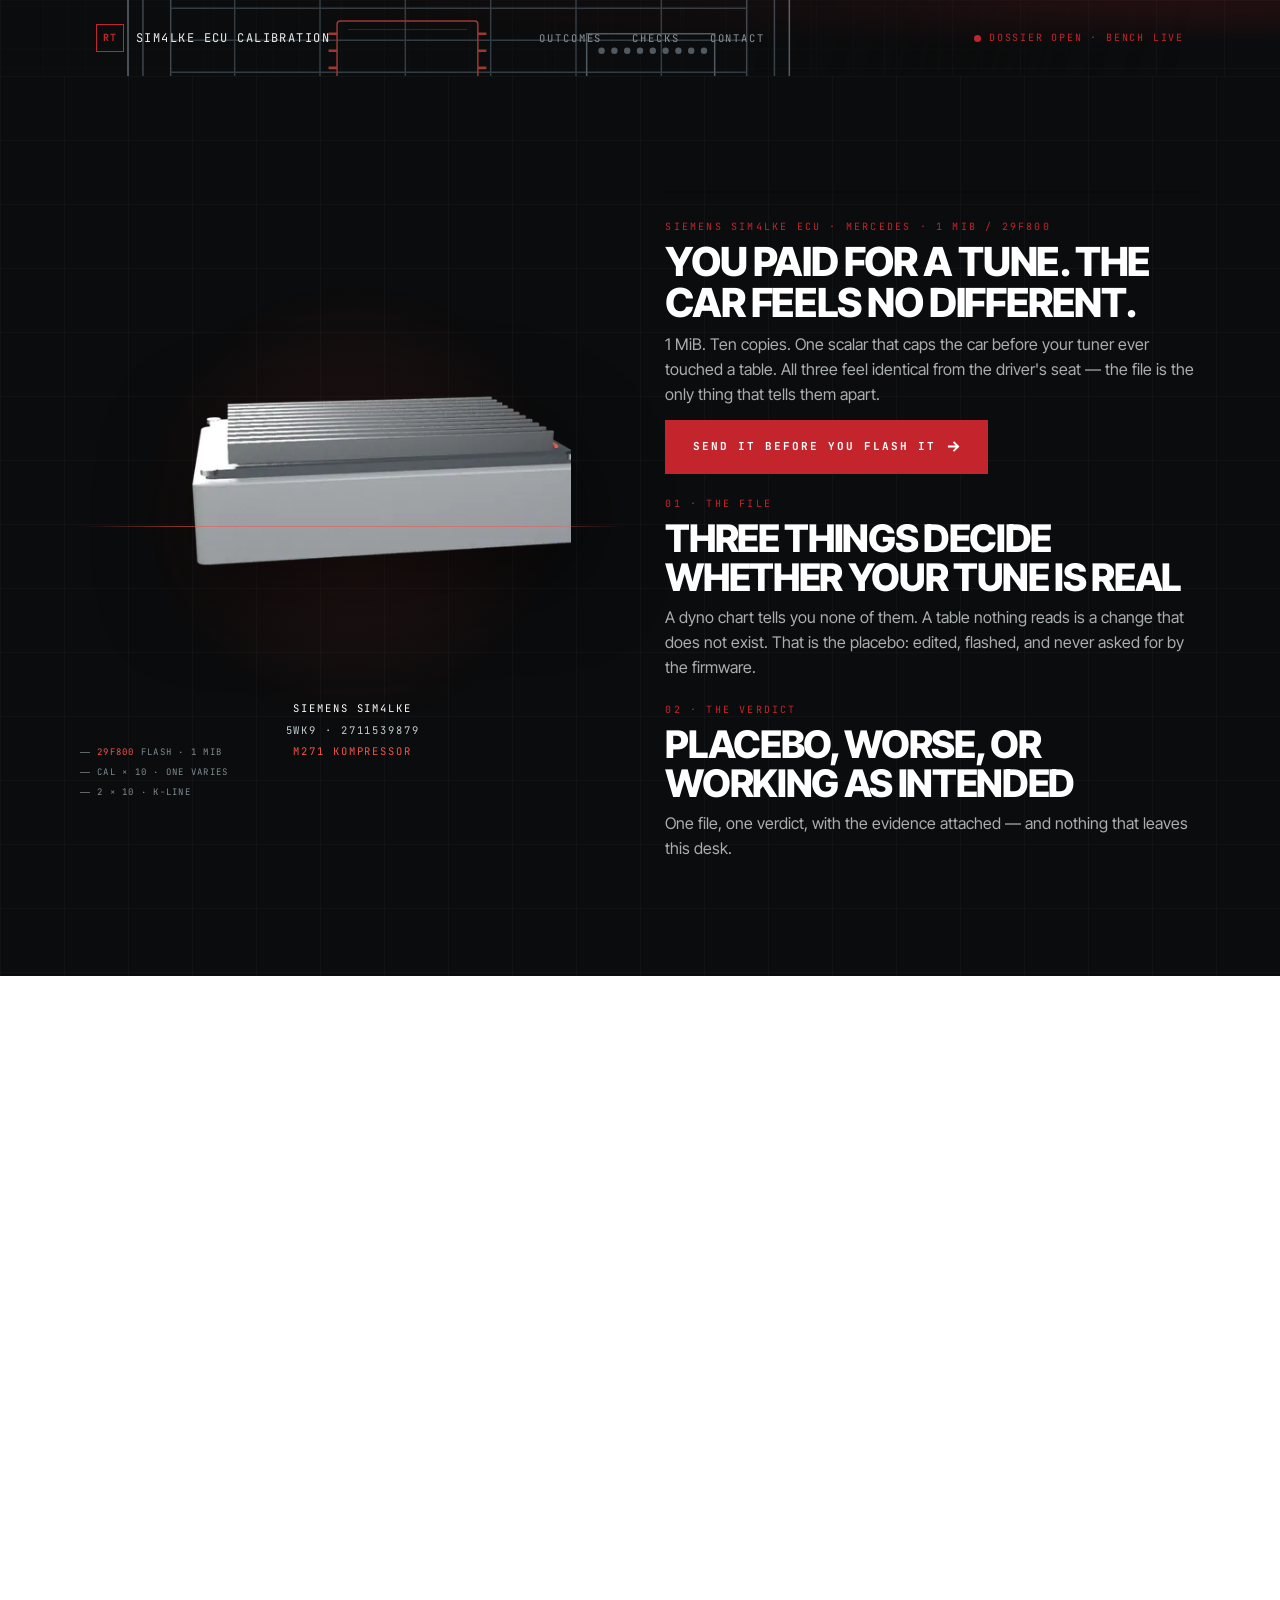
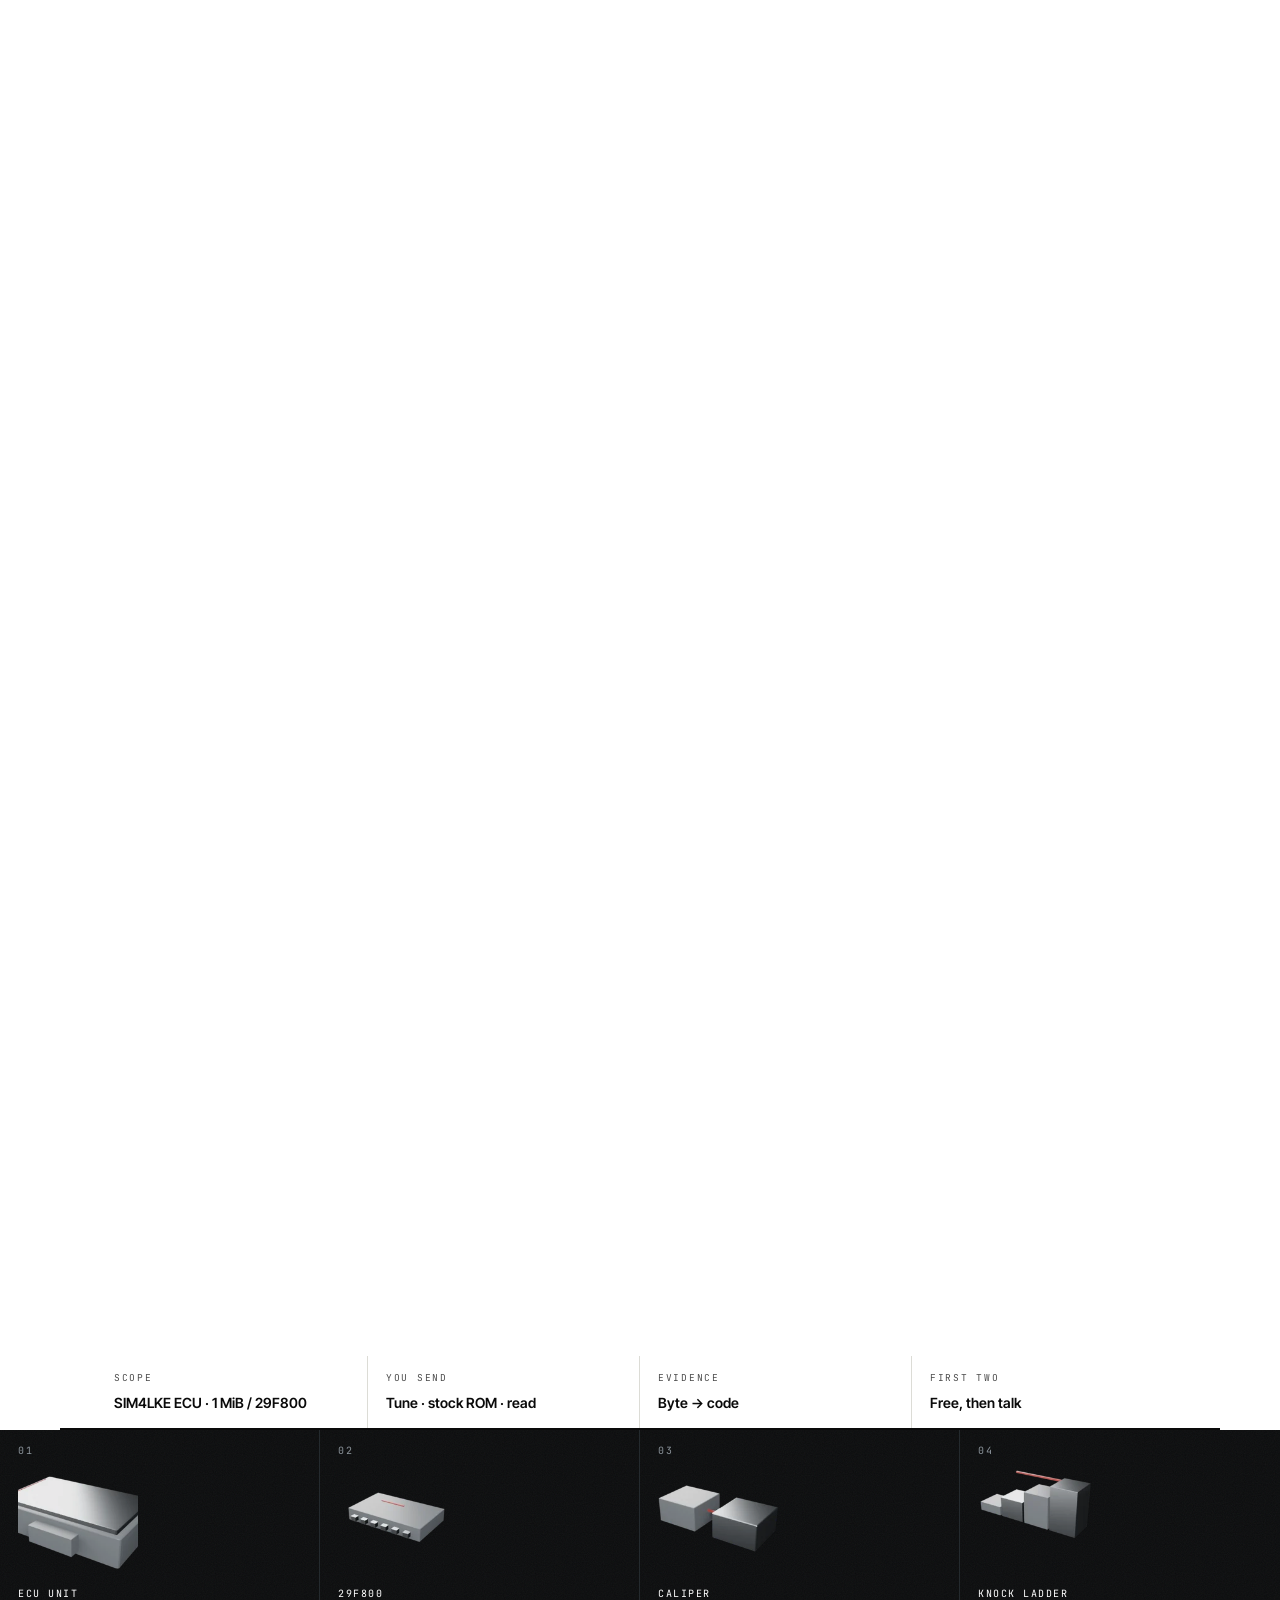
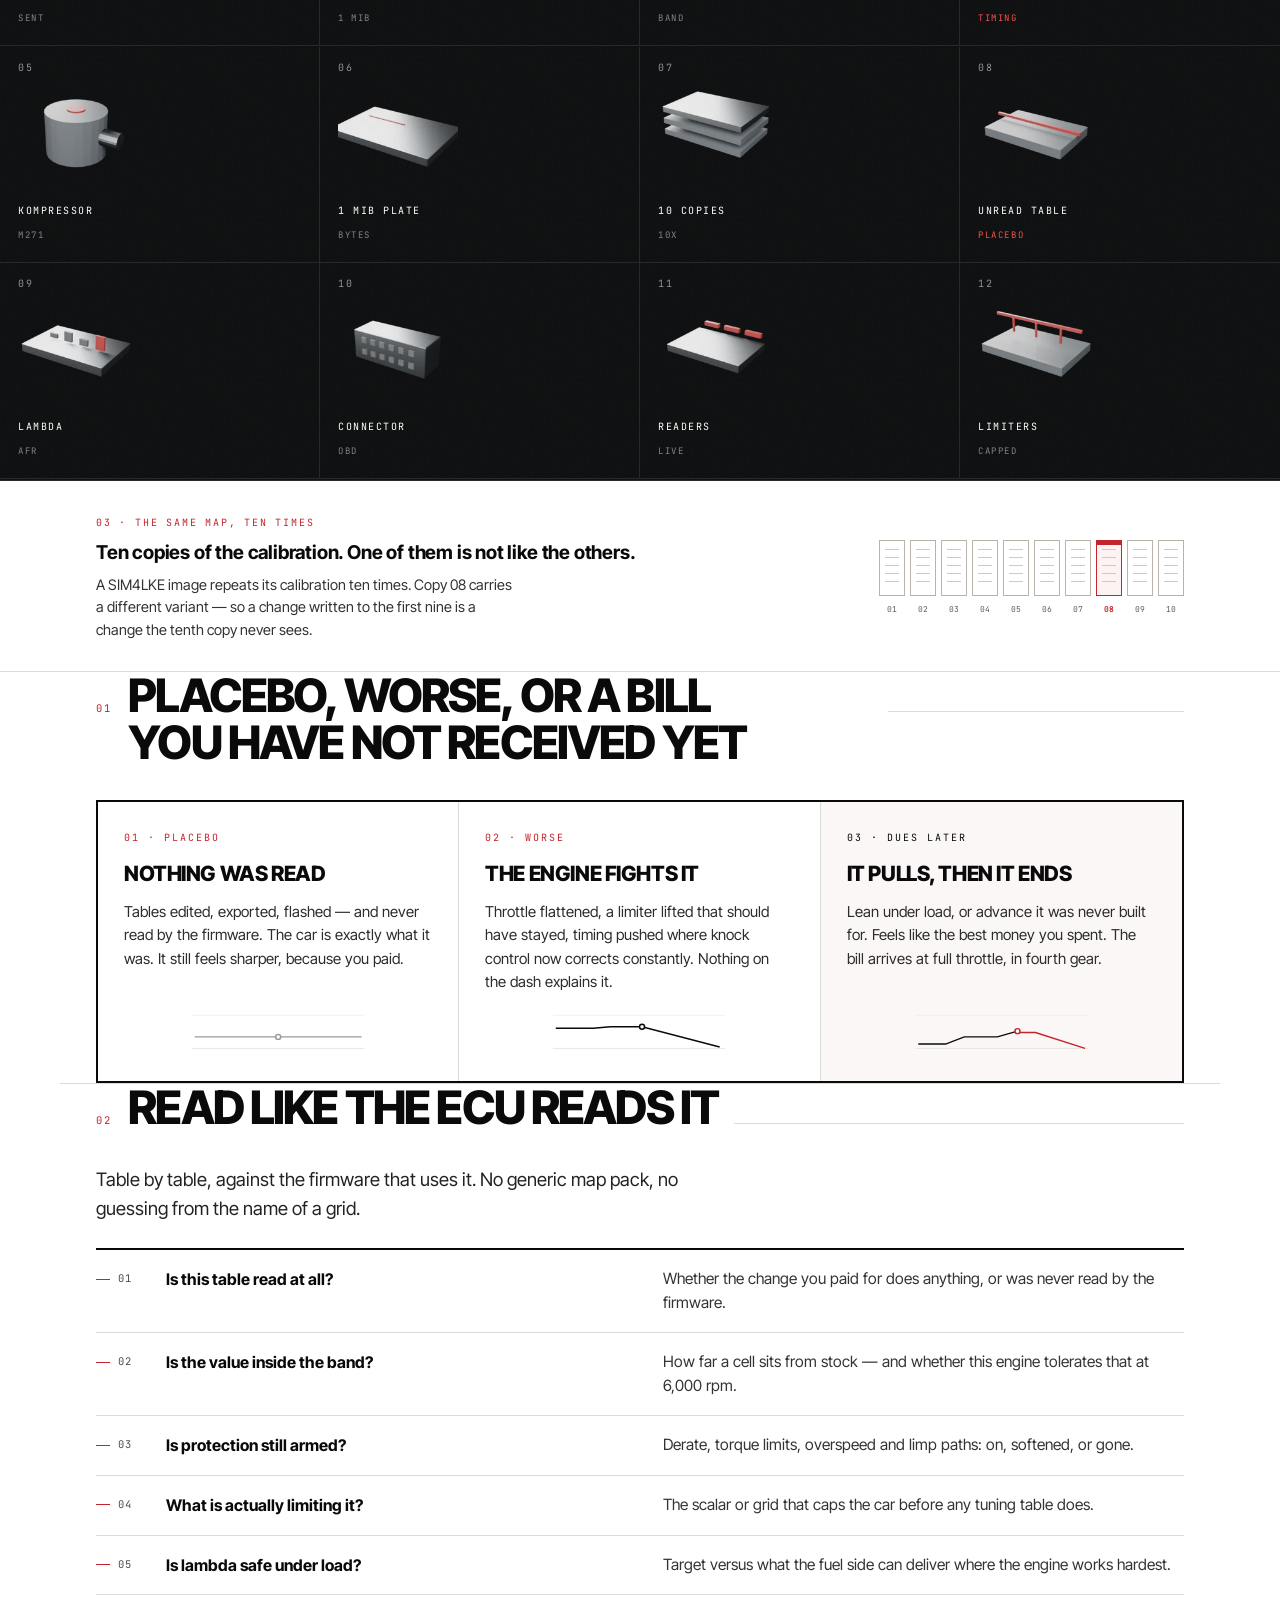
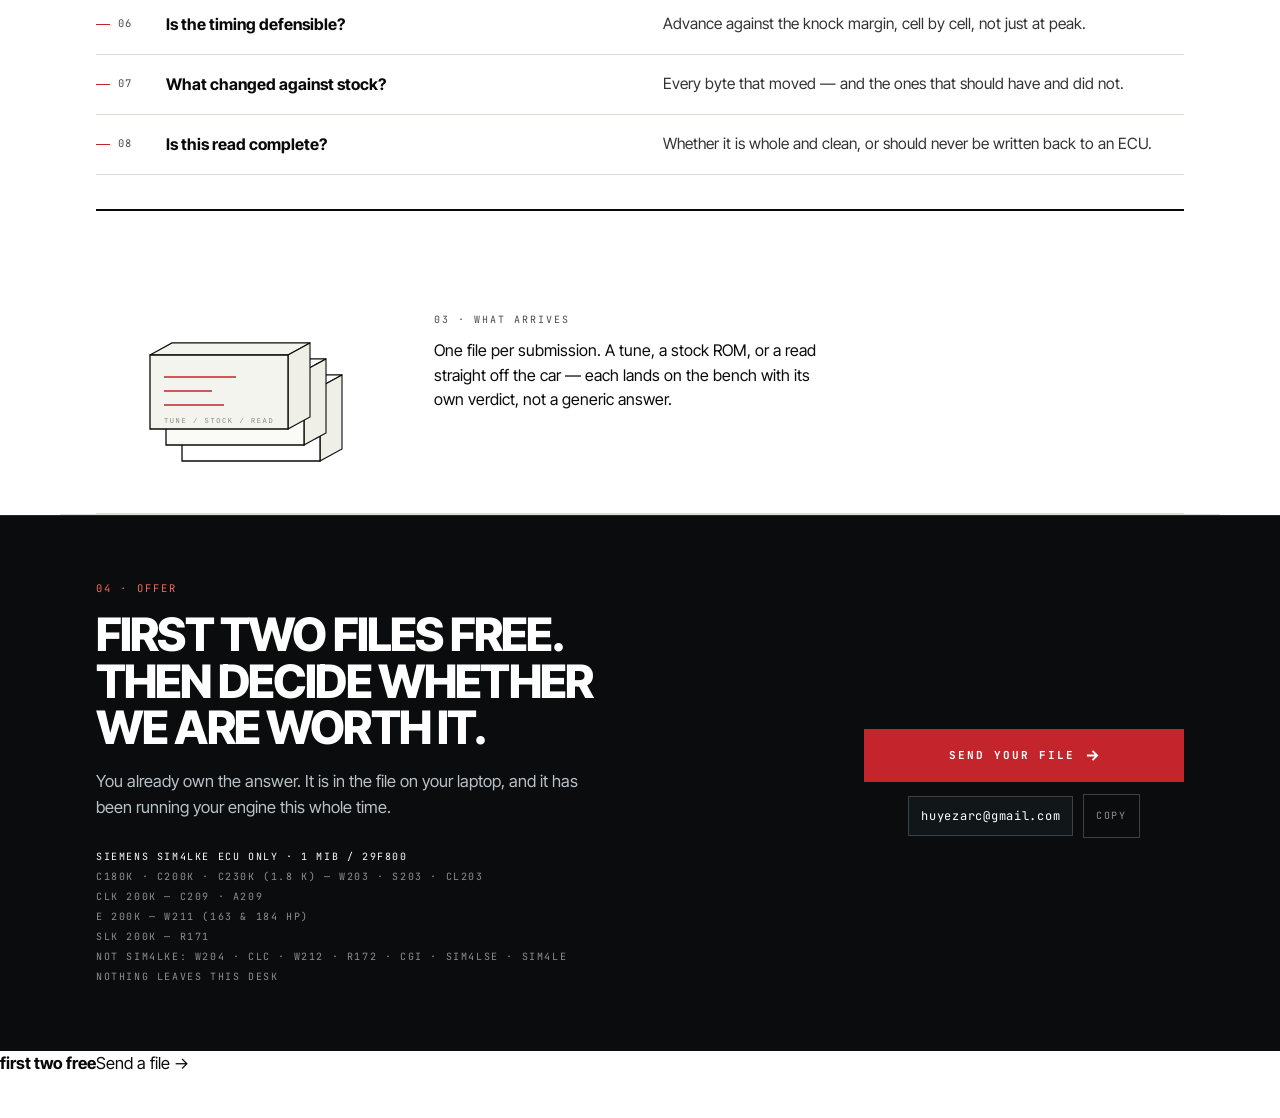
==== commit 6df2d281: "Site update" ====
--- a/index.html
+++ b/index.html
@@ -298,18 +298,18 @@
 </dl>
 
 <div class="iconslab"><div class="strip">
-    <div class="tile"><span class="idx">01</span><svg viewBox="0 0 72 72" style="--s:1.06" aria-hidden="true"><use href="#i-ecu"/></svg><span class="k">ECU unit</span><span class="v">SENT</span></div>
-    <div class="tile"><span class="idx">02</span><svg viewBox="0 0 72 72" style="--s:1.22" aria-hidden="true"><use href="#i-chip"/></svg><span class="k">29F800</span><span class="v">1 MiB</span></div>
-    <div class="tile"><span class="idx">03</span><svg viewBox="0 0 72 72" style="--s:1.14" aria-hidden="true"><use href="#i-caliper"/></svg><span class="k">Caliper</span><span class="v">BAND</span></div>
-    <div class="tile"><span class="idx">04</span><svg viewBox="0 0 72 72" style="--s:0.98" aria-hidden="true"><use href="#i-knock"/></svg><span class="k">Knock ladder</span><span class="v hot">TIMING</span></div>
-    <div class="tile"><span class="idx">05</span><svg viewBox="0 0 72 72" style="--s:1.0" aria-hidden="true"><use href="#i-comp"/></svg><span class="k">Kompressor</span><span class="v">M271</span></div>
-    <div class="tile"><span class="idx">06</span><svg viewBox="0 0 72 72" style="--s:1.16" aria-hidden="true"><use href="#i-plate"/></svg><span class="k">1 MiB plate</span><span class="v">BYTES</span></div>
-    <div class="tile"><span class="idx">07</span><svg viewBox="0 0 72 72" style="--s:1.02" aria-hidden="true"><use href="#i-copies"/></svg><span class="k">10 copies</span><span class="v">10x</span></div>
-    <div class="tile"><span class="idx">08</span><svg viewBox="0 0 72 72" style="--s:1.0" aria-hidden="true"><use href="#i-unread"/></svg><span class="k">Unread table</span><span class="v hot">PLACEBO</span></div>
-    <div class="tile"><span class="idx">09</span><svg viewBox="0 0 72 72" style="--s:1.04" aria-hidden="true"><use href="#i-lambda"/></svg><span class="k">Lambda</span><span class="v">AFR</span></div>
-    <div class="tile"><span class="idx">10</span><svg viewBox="0 0 72 72" style="--s:1.18" aria-hidden="true"><use href="#i-conn"/></svg><span class="k">Connector</span><span class="v">OBD</span></div>
-    <div class="tile"><span class="idx">11</span><svg viewBox="0 0 72 72" style="--s:1.06" aria-hidden="true"><use href="#i-readers"/></svg><span class="k">Readers</span><span class="v">LIVE</span></div>
-    <div class="tile"><span class="idx">12</span><svg viewBox="0 0 72 72" style="--s:1.24" aria-hidden="true"><use href="#i-limiter"/></svg><span class="k">Limiters</span><span class="v">CAPPED</span></div>
+    <div class="tile"><span class="idx">01</span><img src="assets/img/icons/01-ecu.webp" alt="ECU unit" width="144" height="144" decoding="async"><span class="k">ECU unit</span><span class="v">SENT</span></div>
+    <div class="tile"><span class="idx">02</span><img src="assets/img/icons/02-chip.webp" alt="29F800" width="144" height="144" decoding="async"><span class="k">29F800</span><span class="v">1 MiB</span></div>
+    <div class="tile"><span class="idx">03</span><img src="assets/img/icons/03-caliper.webp" alt="Caliper" width="144" height="144" decoding="async"><span class="k">Caliper</span><span class="v">BAND</span></div>
+    <div class="tile"><span class="idx">04</span><img src="assets/img/icons/04-knock.webp" alt="Knock ladder" width="144" height="144" decoding="async"><span class="k">Knock ladder</span><span class="v hot">TIMING</span></div>
+    <div class="tile"><span class="idx">05</span><img src="assets/img/icons/05-comp.webp" alt="Kompressor" width="144" height="144" decoding="async"><span class="k">Kompressor</span><span class="v">M271</span></div>
+    <div class="tile"><span class="idx">06</span><img src="assets/img/icons/06-plate.webp" alt="1 MiB plate" width="144" height="144" decoding="async"><span class="k">1 MiB plate</span><span class="v">BYTES</span></div>
+    <div class="tile"><span class="idx">07</span><img src="assets/img/icons/07-copies.webp" alt="10 copies" width="144" height="144" decoding="async"><span class="k">10 copies</span><span class="v">10x</span></div>
+    <div class="tile"><span class="idx">08</span><img src="assets/img/icons/08-unread.webp" alt="Unread table" width="144" height="144" decoding="async"><span class="k">Unread table</span><span class="v hot">PLACEBO</span></div>
+    <div class="tile"><span class="idx">09</span><img src="assets/img/icons/09-lambda.webp" alt="Lambda" width="144" height="144" decoding="async"><span class="k">Lambda</span><span class="v">AFR</span></div>
+    <div class="tile"><span class="idx">10</span><img src="assets/img/icons/10-conn.webp" alt="Connector" width="144" height="144" decoding="async"><span class="k">Connector</span><span class="v">OBD</span></div>
+    <div class="tile"><span class="idx">11</span><img src="assets/img/icons/11-readers.webp" alt="Readers" width="144" height="144" decoding="async"><span class="k">Readers</span><span class="v">LIVE</span></div>
+    <div class="tile"><span class="idx">12</span><img src="assets/img/icons/12-limit.webp" alt="Limiters" width="144" height="144" decoding="async"><span class="k">Limiters</span><span class="v">CAPPED</span></div>
 </div></div><section class="evband" id="evidence"><div class="wrap in">
   <div>
     <div class="lbl">03 &#183; the same map, ten times</div>
--- a/assets/style.css
+++ b/assets/style.css
@@ -360,7 +360,7 @@
 /* margin index: only where there is room for it, never over the content */
 .rail{display:none}
 @media(min-width:1320px){
-  .rail{display:grid;gap:14px;position:fixed;left:20px;top:50%;transform:translateY(-50%);z-index:70;
+  .rail{display:grid;gap:14px;position:fixed;left:20px;top:50%;transform:translateY(-50%);z-index:1;
     font-family:var(--mono);font-size:10px;letter-spacing:.16em;text-transform:uppercase}
   .rail a{color:#5f5a51;text-decoration:none;display:flex;align-items:center;gap:8px;
     min-height:44px;padding:0 2px}
@@ -455,10 +455,10 @@
 }
 
 /* idle life: each icon floats on its own phase */
-.iconslab .tile svg{animation:icfloat 7.5s ease-in-out infinite}
-.iconslab .tile:nth-child(2n) svg{animation-delay:-1.8s}
-.iconslab .tile:nth-child(3n) svg{animation-delay:-3.1s}
-.iconslab .tile:nth-child(4n) svg{animation-delay:-4.4s}
+.iconslab .tile img{animation:icfloat 8.5s ease-in-out infinite}
+.iconslab .tile:nth-child(2n) img{animation-delay:-2.1s}
+.iconslab .tile:nth-child(3n) img{animation-delay:-3.6s}
+.iconslab .tile:nth-child(4n) img{animation-delay:-5.2s}
 @keyframes icfloat{0%,100%{translate:0 0}50%{translate:0 -4px}}
 
 /* cursor tilt: JS sets --tx/--ty per tile */
@@ -481,20 +481,20 @@
   .iconslab .tile:hover svg{transform:scale(var(--s,1))}
   .iconslab .tile{transform:none}
 }
-.iconslab{background:#0b0c0d;color:#e9edf0;border-bottom:1px solid #242a2e;position:relative}
+.iconslab{background:#0b0c0d;color:#e9edf0;border-bottom:1px solid #242a2e;position:relative;z-index:2}
 .iconslab::after{content:"";position:absolute;inset:0;pointer-events:none;opacity:.05;mix-blend-mode:screen;
   background-image:url("data:image/svg+xml;utf8,<svg xmlns='http://www.w3.org/2000/svg' width='160' height='160'><filter id='n'><feTurbulence type='fractalNoise' baseFrequency='.9' numOctaves='3'/></filter><rect width='160' height='160' filter='url(%23n)'/></svg>")}
-.iconslab .strip{display:grid;grid-template-columns:repeat(6,minmax(0,1fr));max-width:none}
+.iconslab .strip{display:grid;grid-template-columns:repeat(4,minmax(0,1fr));max-width:none}
 .iconslab .tile{position:relative;z-index:1;padding:26px 18px 20px;border-right:1px solid #242a2e;
   border-bottom:1px solid #242a2e;display:grid;justify-items:start;gap:10px;overflow:hidden;min-width:0}
-.iconslab .tile:nth-child(6n){border-right:0}
+.iconslab .tile:nth-child(4n){border-right:0}
 .iconslab .tile .idx{position:absolute;left:18px;top:16px;font-family:var(--mono);font-size:10px;
   line-height:1;letter-spacing:.18em;color:#8b939a}
-.iconslab .tile svg{width:88px;height:88px;color:#c9d1d6;display:block;opacity:.78;
+.iconslab .tile img{width:120px;height:120px;display:block;opacity:.92;
   transform:scale(var(--s,1));transform-origin:left center;transition:transform .25s ease}
 .iconslab .tile{perspective:600px}
-.iconslab .tile:hover svg,.iconslab .tile:focus-within svg{opacity:1;
-  transform:scale(var(--s,1)) translateY(-3px) rotateX(7deg) rotateY(-9deg)}
+.iconslab .tile:hover img,.iconslab .tile:focus-within img{opacity:1;
+  transform:translateY(-4px) scale(1.06)}
 .iconslab .tile:focus-within{outline:2px solid #f2544a;outline-offset:-3px}
 .iconslab .tile .k{font-family:var(--mono);font-size:10px;letter-spacing:.15em;text-transform:uppercase;color:#fff}
 .iconslab .tile .v{font-family:var(--mono);font-size:9px;letter-spacing:.18em;text-transform:uppercase;color:#7d858c}
@@ -502,18 +502,18 @@
 @media(max-width:980px){
   .iconslab .strip{grid-template-columns:repeat(2,minmax(0,1fr))}
   .iconslab .tile{padding:18px 12px 14px}
-  .iconslab .tile svg{width:64px;height:64px}
+  .iconslab .tile img{width:96px;height:96px}
   .iconslab .tile .idx{left:12px;top:12px;font-size:9px}
-  .iconslab .tile:nth-child(5n){border-right:1px solid #242a2e}
+  .iconslab .tile:nth-child(4n){border-right:1px solid #242a2e}
   .iconslab .tile:nth-child(2n){border-right:0}
 }
 @media(min-width:601px) and (max-width:980px){
   .iconslab .strip{grid-template-columns:repeat(3,minmax(0,1fr))}
-  .iconslab .tile:nth-child(2n){border-right:1px solid #242a2e}
+  .iconslab .tile:nth-child(4n){border-right:1px solid #242a2e}
   .iconslab .tile:nth-child(3n){border-right:0}
 }
 @media(max-width:480px){
-  .iconslab .tile svg{width:56px;height:56px}
+  .iconslab .tile img{width:84px;height:84px}
 }
 .evband{border-bottom:1px solid var(--rule);padding:34px 0 30px}
 .evband .in{display:grid;grid-template-columns:minmax(0,1fr) auto;gap:34px;align-items:center}
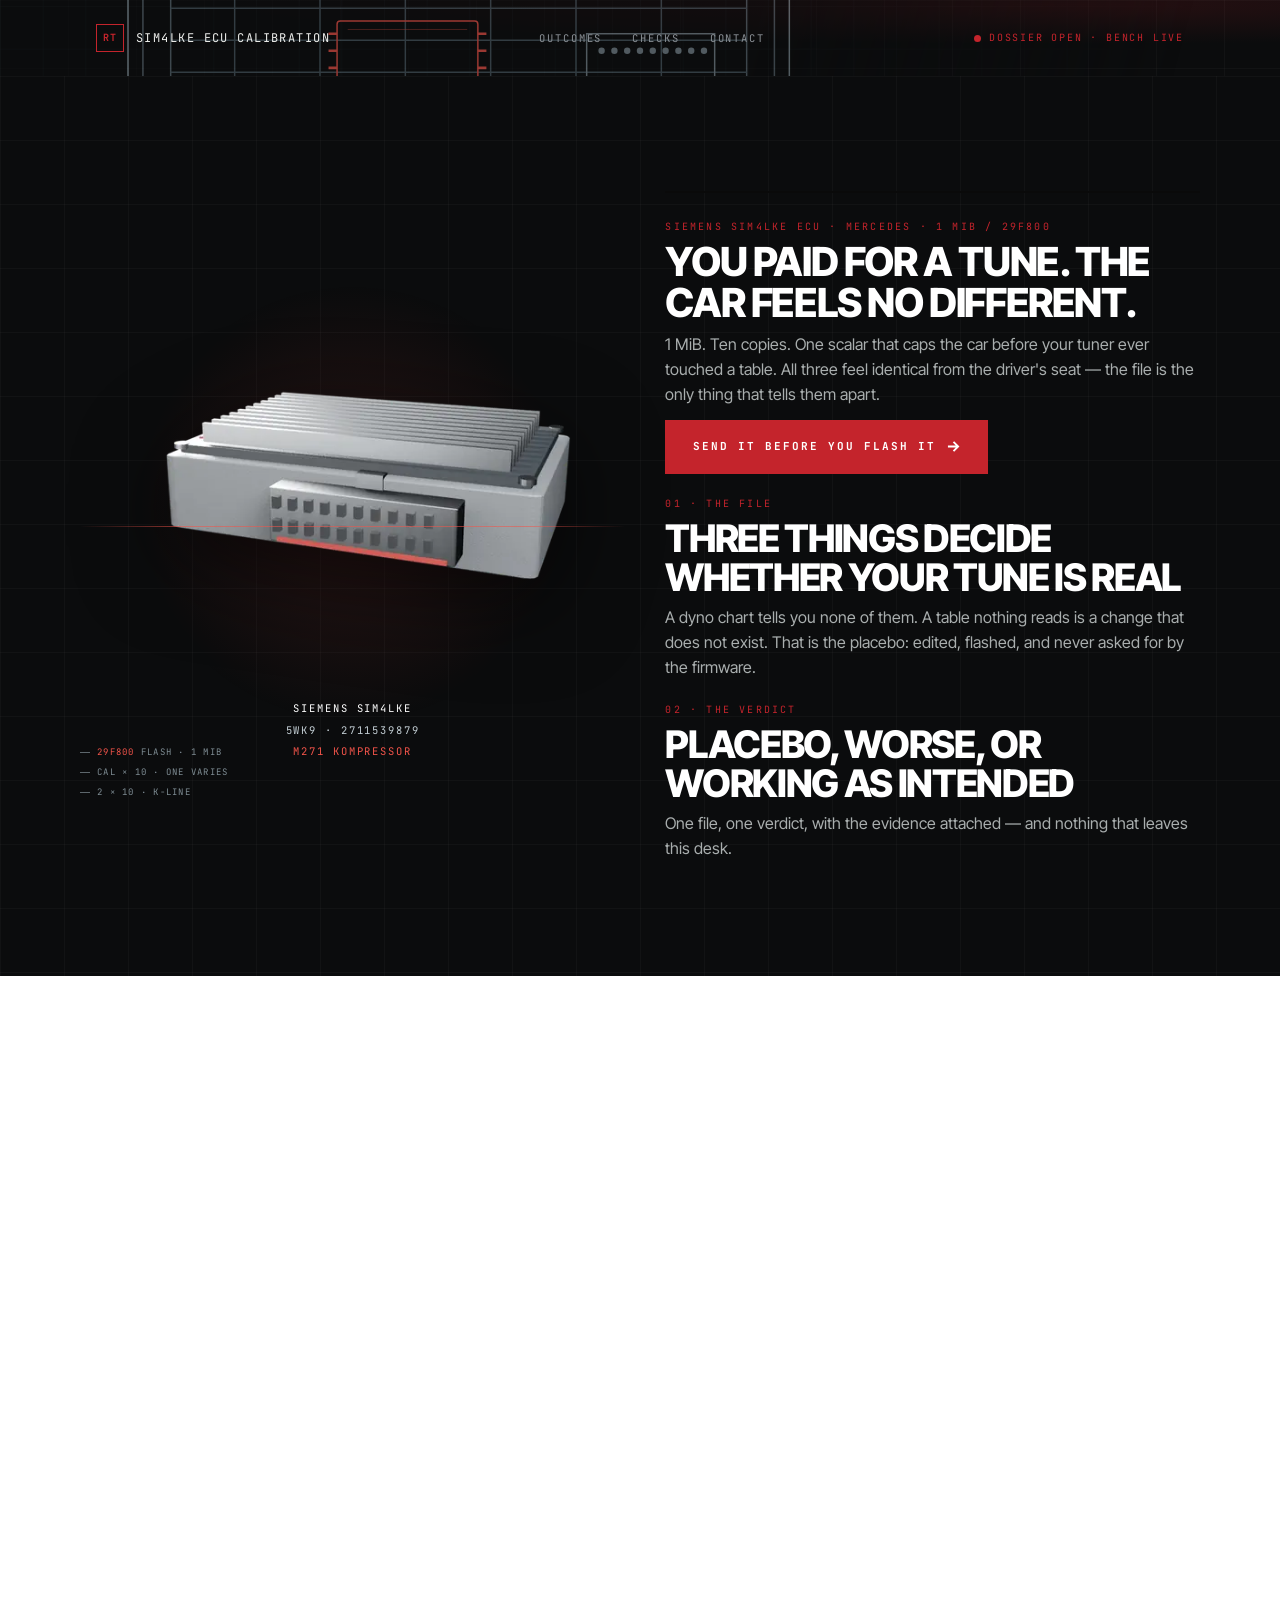
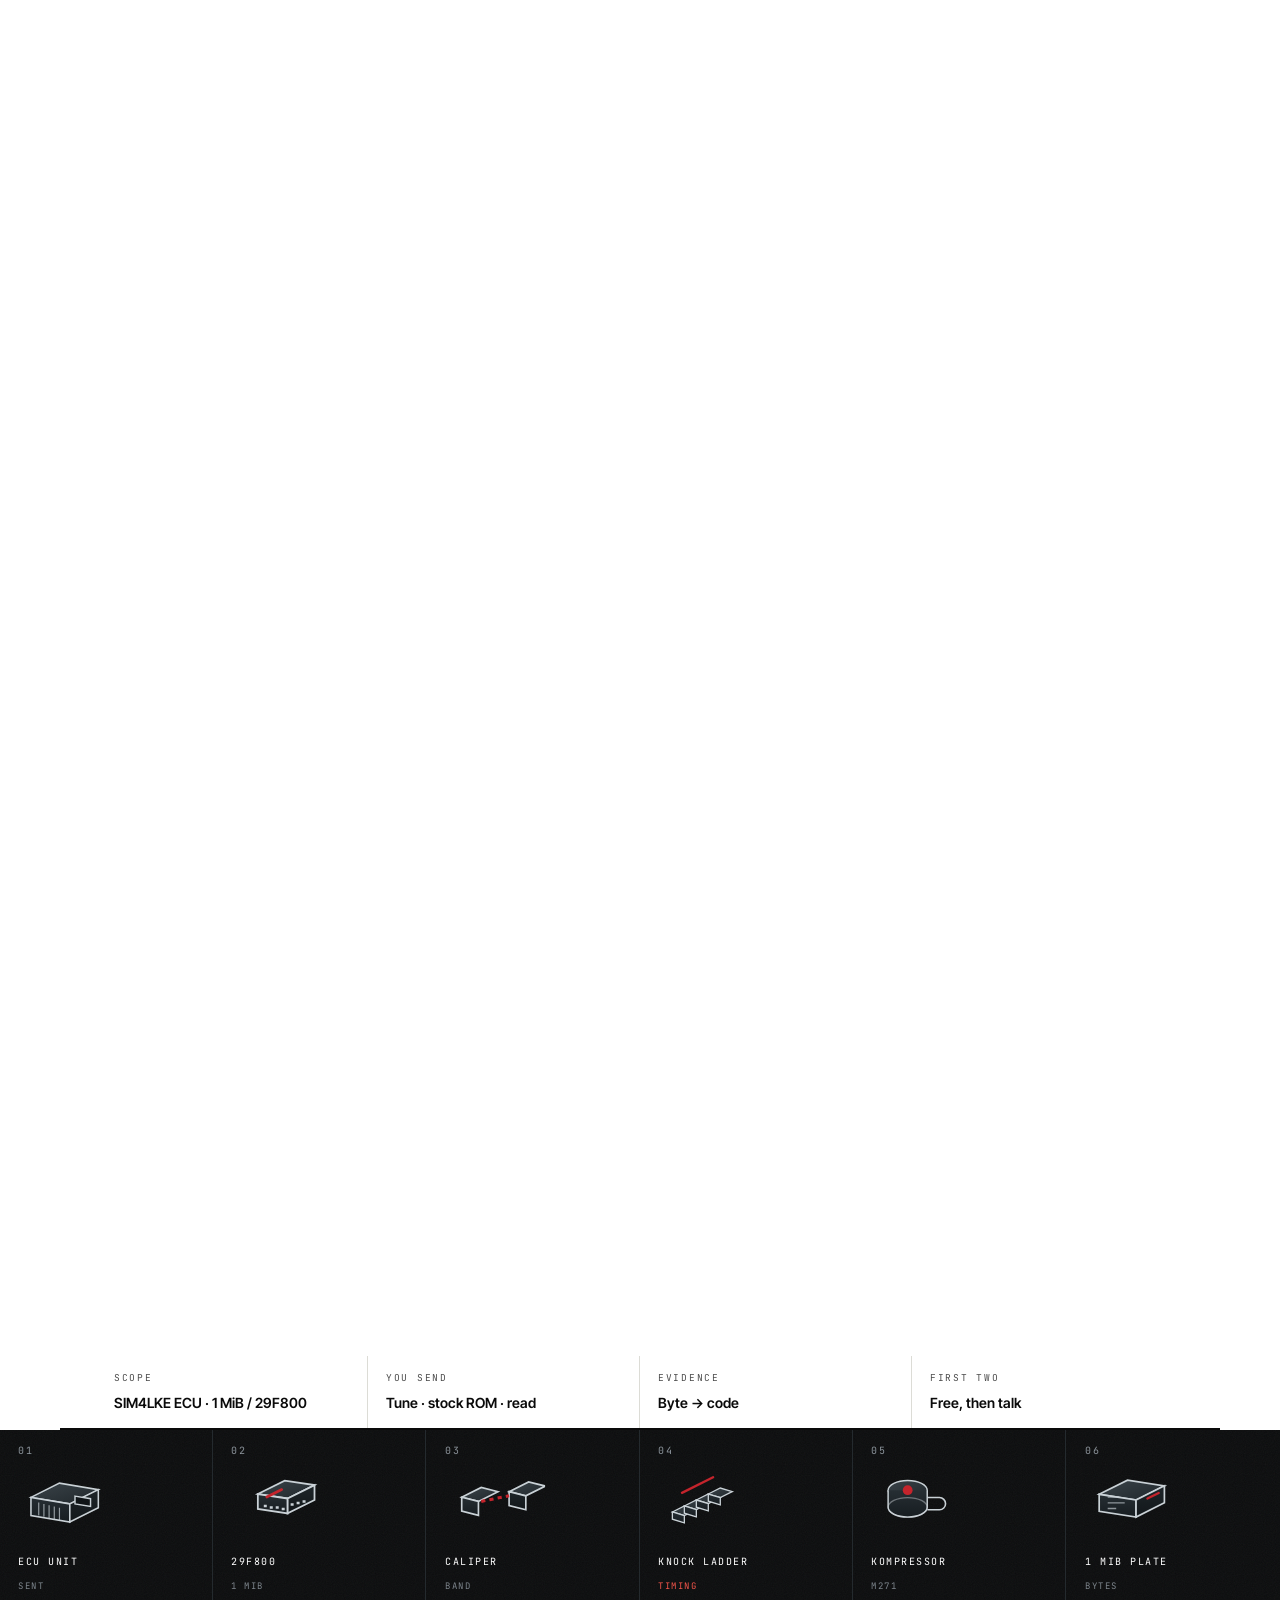
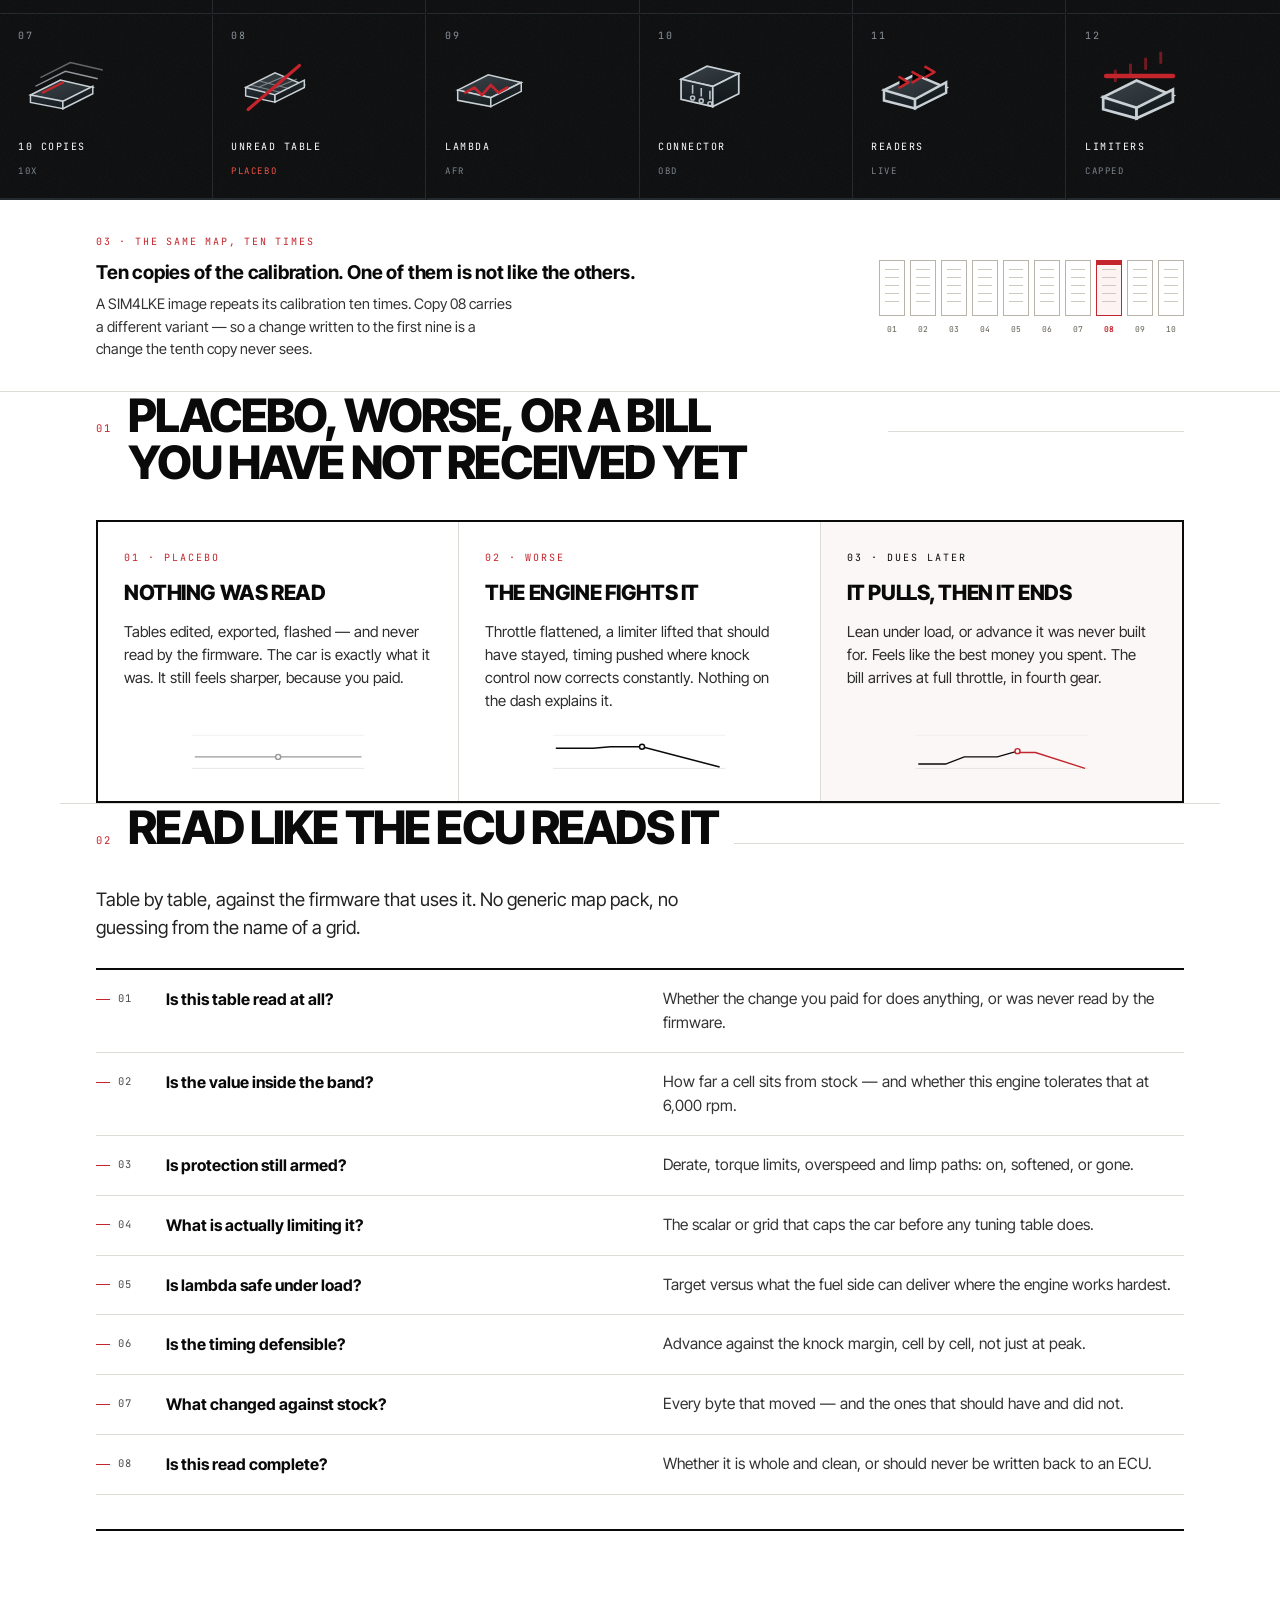
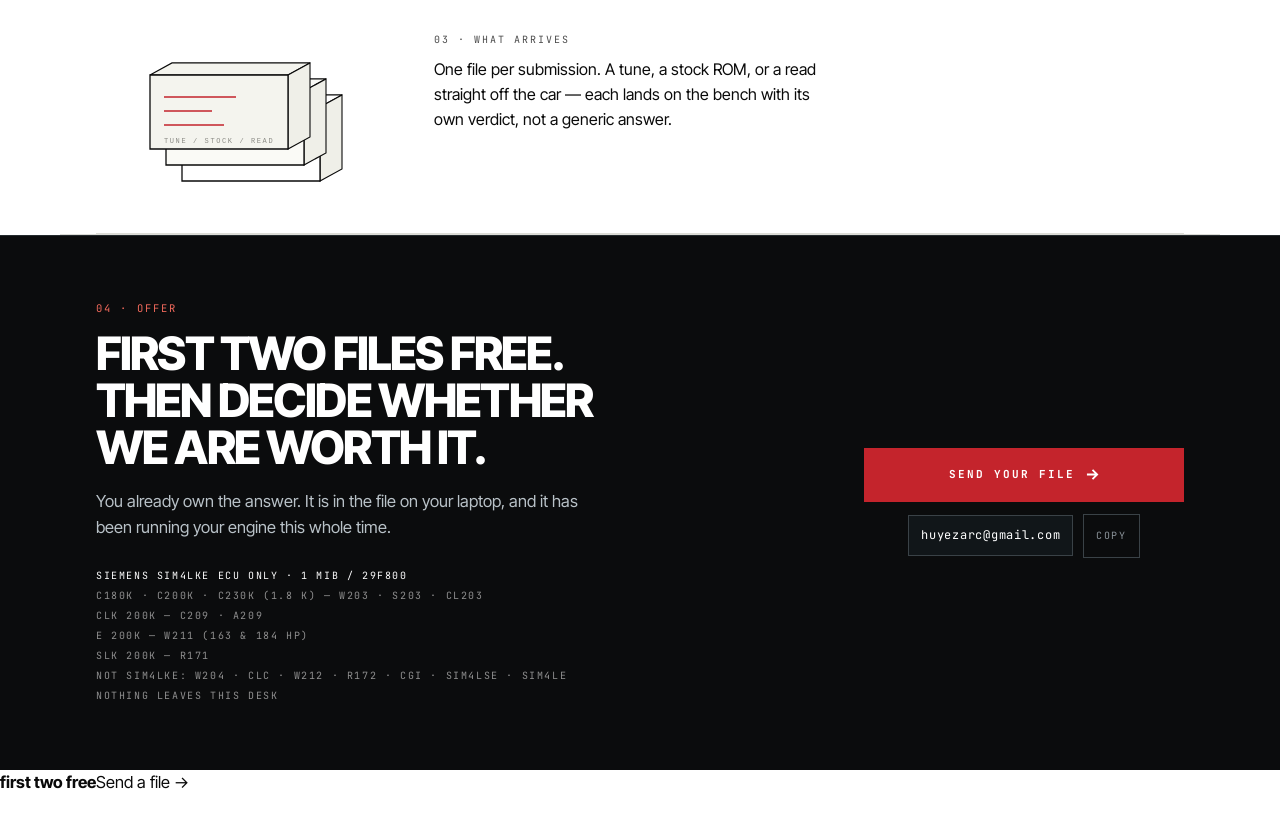
==== commit c8bffc8c: "Site update" ====
--- a/index.html
+++ b/index.html
@@ -129,9 +129,9 @@
   </symbol>
 
   <symbol id="i-readers" viewBox="0 0 72 72">
-    <path d="M10 40l24-12 24 10-24 12z" fill="url(#T)" stroke="currentColor" stroke-width="1.2"/>
-    <path d="M10 40v8l24 6v-7z" fill="url(#L)" stroke="currentColor" stroke-width="1.2"/>
-    <path d="M34 47v7l24-12v-8z" fill="url(#R)" stroke="currentColor" stroke-width="1.2"/>
+    <path d="M10 40l24-12 24 10-24 12z" fill="url(#T)" stroke="currentColor" stroke-width="1.9"/>
+    <path d="M10 40v8l24 6v-7z" fill="url(#L)" stroke="currentColor" stroke-width="1.9"/>
+    <path d="M34 47v7l24-12v-8z" fill="url(#R)" stroke="currentColor" stroke-width="1.9"/>
     <g stroke="#c4242c" stroke-width="2" stroke-linecap="round" stroke-linejoin="round">
       <path d="M22 30l7 4-7 4"/><path d="M32 26l7 4-7 4"/><path d="M42 22l7 4-7 4"/>
     </g>
@@ -141,7 +141,7 @@
     <path d="M12 44v8l22 6v-7z" fill="url(#L)" stroke="currentColor" stroke-width="1.8"/>
     <path d="M34 51v7l24-11v-8z" fill="url(#R)" stroke="currentColor" stroke-width="1.8"/>
     <path d="M14 30h44" stroke="#c4242c" stroke-width="3" stroke-linecap="round"/>
-    <path d="M20 26v8M30 22v8M40 18v8M50 14v8" stroke="#c4242c" stroke-width="1.4" opacity=".55"/>
+    <path d="M20 26v8M30 22v8M40 18v8M50 14v8" stroke="#c4242c" stroke-width="1.9" opacity=".55"/>
   </symbol>
 </defs></svg>
 <div class="prog" aria-hidden="true"></div>
@@ -298,18 +298,18 @@
 </dl>
 
 <div class="iconslab"><div class="strip">
-    <div class="tile"><span class="idx">01</span><img src="assets/img/icons/01-ecu.webp" alt="ECU unit" width="144" height="144" decoding="async"><span class="k">ECU unit</span><span class="v">SENT</span></div>
-    <div class="tile"><span class="idx">02</span><img src="assets/img/icons/02-chip.webp" alt="29F800" width="144" height="144" decoding="async"><span class="k">29F800</span><span class="v">1 MiB</span></div>
-    <div class="tile"><span class="idx">03</span><img src="assets/img/icons/03-caliper.webp" alt="Caliper" width="144" height="144" decoding="async"><span class="k">Caliper</span><span class="v">BAND</span></div>
-    <div class="tile"><span class="idx">04</span><img src="assets/img/icons/04-knock.webp" alt="Knock ladder" width="144" height="144" decoding="async"><span class="k">Knock ladder</span><span class="v hot">TIMING</span></div>
-    <div class="tile"><span class="idx">05</span><img src="assets/img/icons/05-comp.webp" alt="Kompressor" width="144" height="144" decoding="async"><span class="k">Kompressor</span><span class="v">M271</span></div>
-    <div class="tile"><span class="idx">06</span><img src="assets/img/icons/06-plate.webp" alt="1 MiB plate" width="144" height="144" decoding="async"><span class="k">1 MiB plate</span><span class="v">BYTES</span></div>
-    <div class="tile"><span class="idx">07</span><img src="assets/img/icons/07-copies.webp" alt="10 copies" width="144" height="144" decoding="async"><span class="k">10 copies</span><span class="v">10x</span></div>
-    <div class="tile"><span class="idx">08</span><img src="assets/img/icons/08-unread.webp" alt="Unread table" width="144" height="144" decoding="async"><span class="k">Unread table</span><span class="v hot">PLACEBO</span></div>
-    <div class="tile"><span class="idx">09</span><img src="assets/img/icons/09-lambda.webp" alt="Lambda" width="144" height="144" decoding="async"><span class="k">Lambda</span><span class="v">AFR</span></div>
-    <div class="tile"><span class="idx">10</span><img src="assets/img/icons/10-conn.webp" alt="Connector" width="144" height="144" decoding="async"><span class="k">Connector</span><span class="v">OBD</span></div>
-    <div class="tile"><span class="idx">11</span><img src="assets/img/icons/11-readers.webp" alt="Readers" width="144" height="144" decoding="async"><span class="k">Readers</span><span class="v">LIVE</span></div>
-    <div class="tile"><span class="idx">12</span><img src="assets/img/icons/12-limit.webp" alt="Limiters" width="144" height="144" decoding="async"><span class="k">Limiters</span><span class="v">CAPPED</span></div>
+    <div class="tile"><span class="idx">01</span><svg viewBox="0 0 72 72" style="--s:1.06" aria-hidden="true"><use href="#i-ecu"/></svg><span class="k">ECU unit</span><span class="v">SENT</span></div>
+    <div class="tile"><span class="idx">02</span><svg viewBox="0 0 72 72" style="--s:1.22" aria-hidden="true"><use href="#i-chip"/></svg><span class="k">29F800</span><span class="v">1 MiB</span></div>
+    <div class="tile"><span class="idx">03</span><svg viewBox="0 0 72 72" style="--s:1.14" aria-hidden="true"><use href="#i-caliper"/></svg><span class="k">Caliper</span><span class="v">BAND</span></div>
+    <div class="tile"><span class="idx">04</span><svg viewBox="0 0 72 72" style="--s:0.98" aria-hidden="true"><use href="#i-knock"/></svg><span class="k">Knock ladder</span><span class="v hot">TIMING</span></div>
+    <div class="tile"><span class="idx">05</span><svg viewBox="0 0 72 72" style="--s:1.0" aria-hidden="true"><use href="#i-comp"/></svg><span class="k">Kompressor</span><span class="v">M271</span></div>
+    <div class="tile"><span class="idx">06</span><svg viewBox="0 0 72 72" style="--s:1.16" aria-hidden="true"><use href="#i-plate"/></svg><span class="k">1 MiB plate</span><span class="v">BYTES</span></div>
+    <div class="tile"><span class="idx">07</span><svg viewBox="0 0 72 72" style="--s:1.02" aria-hidden="true"><use href="#i-copies"/></svg><span class="k">10 copies</span><span class="v">10x</span></div>
+    <div class="tile"><span class="idx">08</span><svg viewBox="0 0 72 72" style="--s:1.0" aria-hidden="true"><use href="#i-unread"/></svg><span class="k">Unread table</span><span class="v hot">PLACEBO</span></div>
+    <div class="tile"><span class="idx">09</span><svg viewBox="0 0 72 72" style="--s:1.04" aria-hidden="true"><use href="#i-lambda"/></svg><span class="k">Lambda</span><span class="v">AFR</span></div>
+    <div class="tile"><span class="idx">10</span><svg viewBox="0 0 72 72" style="--s:1.18" aria-hidden="true"><use href="#i-conn"/></svg><span class="k">Connector</span><span class="v">OBD</span></div>
+    <div class="tile"><span class="idx">11</span><svg viewBox="0 0 72 72" style="--s:1.06" aria-hidden="true"><use href="#i-readers"/></svg><span class="k">Readers</span><span class="v">LIVE</span></div>
+    <div class="tile"><span class="idx">12</span><svg viewBox="0 0 72 72" style="--s:1.24" aria-hidden="true"><use href="#i-limiter"/></svg><span class="k">Limiters</span><span class="v">CAPPED</span></div>
 </div></div><section class="evband" id="evidence"><div class="wrap in">
   <div>
     <div class="lbl">03 &#183; the same map, ten times</div>
--- a/assets/style.css
+++ b/assets/style.css
@@ -455,10 +455,10 @@
 }
 
 /* idle life: each icon floats on its own phase */
-.iconslab .tile img{animation:icfloat 8.5s ease-in-out infinite}
-.iconslab .tile:nth-child(2n) img{animation-delay:-2.1s}
-.iconslab .tile:nth-child(3n) img{animation-delay:-3.6s}
-.iconslab .tile:nth-child(4n) img{animation-delay:-5.2s}
+.iconslab .tile svg{animation:icfloat 8.5s ease-in-out infinite}
+.iconslab .tile:nth-child(2n) svg{animation-delay:-2.1s}
+.iconslab .tile:nth-child(3n) svg{animation-delay:-3.6s}
+.iconslab .tile:nth-child(4n) svg{animation-delay:-5.2s}
 @keyframes icfloat{0%,100%{translate:0 0}50%{translate:0 -4px}}
 
 /* cursor tilt: JS sets --tx/--ty per tile */
@@ -484,17 +484,17 @@
 .iconslab{background:#0b0c0d;color:#e9edf0;border-bottom:1px solid #242a2e;position:relative;z-index:2}
 .iconslab::after{content:"";position:absolute;inset:0;pointer-events:none;opacity:.05;mix-blend-mode:screen;
   background-image:url("data:image/svg+xml;utf8,<svg xmlns='http://www.w3.org/2000/svg' width='160' height='160'><filter id='n'><feTurbulence type='fractalNoise' baseFrequency='.9' numOctaves='3'/></filter><rect width='160' height='160' filter='url(%23n)'/></svg>")}
-.iconslab .strip{display:grid;grid-template-columns:repeat(4,minmax(0,1fr));max-width:none}
+.iconslab .strip{display:grid;grid-template-columns:repeat(6,minmax(0,1fr));max-width:none}
 .iconslab .tile{position:relative;z-index:1;padding:26px 18px 20px;border-right:1px solid #242a2e;
   border-bottom:1px solid #242a2e;display:grid;justify-items:start;gap:10px;overflow:hidden;min-width:0}
-.iconslab .tile:nth-child(4n){border-right:0}
+.iconslab .tile:nth-child(6n){border-right:0}
 .iconslab .tile .idx{position:absolute;left:18px;top:16px;font-family:var(--mono);font-size:10px;
   line-height:1;letter-spacing:.18em;color:#8b939a}
-.iconslab .tile img{width:120px;height:120px;display:block;opacity:.92;
+.iconslab .tile svg{width:88px;height:88px;color:#c9d1d6;display:block;opacity:1;
   transform:scale(var(--s,1));transform-origin:left center;transition:transform .25s ease}
 .iconslab .tile{perspective:600px}
-.iconslab .tile:hover img,.iconslab .tile:focus-within img{opacity:1;
-  transform:translateY(-4px) scale(1.06)}
+.iconslab .tile:hover svg,.iconslab .tile:focus-within svg{opacity:1;
+  transform:translateY(-3px) scale(1.04)}
 .iconslab .tile:focus-within{outline:2px solid #f2544a;outline-offset:-3px}
 .iconslab .tile .k{font-family:var(--mono);font-size:10px;letter-spacing:.15em;text-transform:uppercase;color:#fff}
 .iconslab .tile .v{font-family:var(--mono);font-size:9px;letter-spacing:.18em;text-transform:uppercase;color:#7d858c}
@@ -502,18 +502,18 @@
 @media(max-width:980px){
   .iconslab .strip{grid-template-columns:repeat(2,minmax(0,1fr))}
   .iconslab .tile{padding:18px 12px 14px}
-  .iconslab .tile img{width:96px;height:96px}
+  .iconslab .tile svg{width:64px;height:64px}
   .iconslab .tile .idx{left:12px;top:12px;font-size:9px}
-  .iconslab .tile:nth-child(4n){border-right:1px solid #242a2e}
+  .iconslab .tile:nth-child(6n){border-right:1px solid #242a2e}
   .iconslab .tile:nth-child(2n){border-right:0}
 }
 @media(min-width:601px) and (max-width:980px){
   .iconslab .strip{grid-template-columns:repeat(3,minmax(0,1fr))}
-  .iconslab .tile:nth-child(4n){border-right:1px solid #242a2e}
+  .iconslab .tile:nth-child(6n){border-right:1px solid #242a2e}
   .iconslab .tile:nth-child(3n){border-right:0}
 }
 @media(max-width:480px){
-  .iconslab .tile img{width:84px;height:84px}
+  .iconslab .tile svg{width:56px;height:56px}
 }
 .evband{border-bottom:1px solid var(--rule);padding:34px 0 30px}
 .evband .in{display:grid;grid-template-columns:minmax(0,1fr) auto;gap:34px;align-items:center}
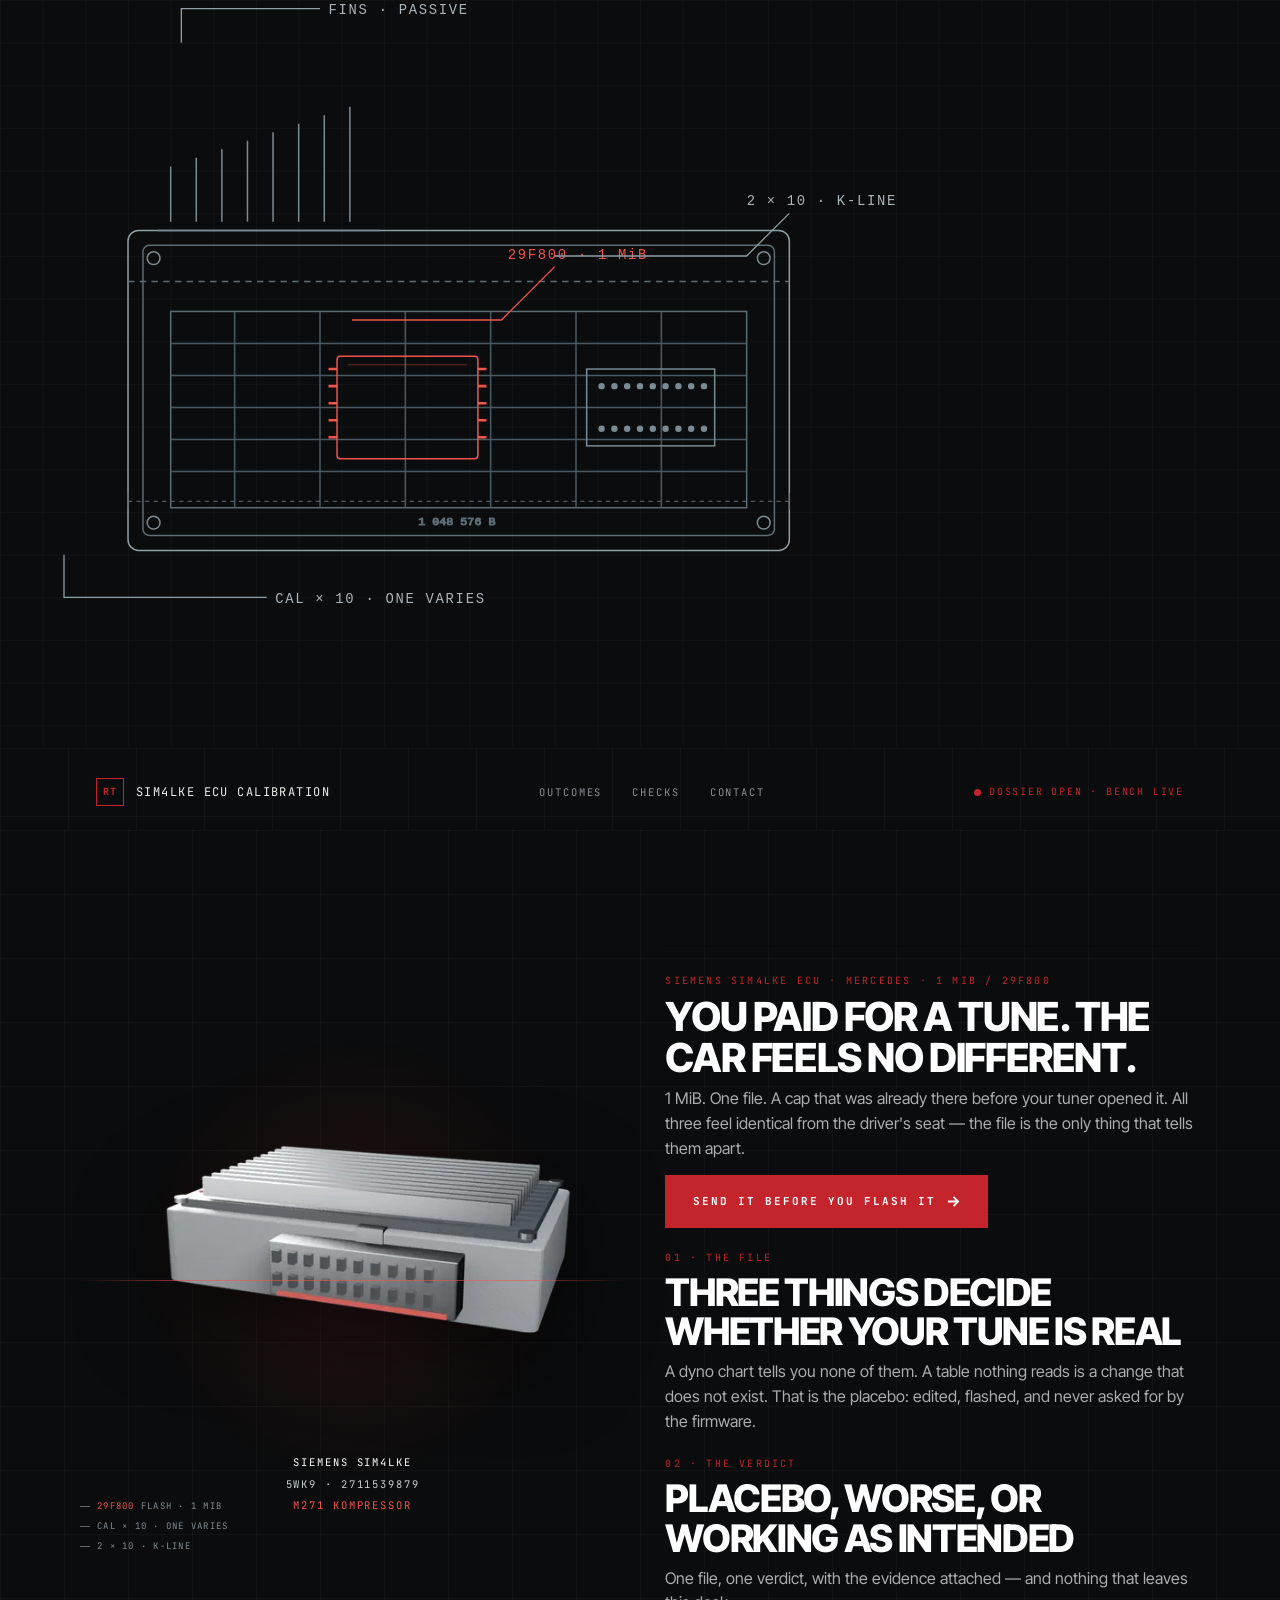
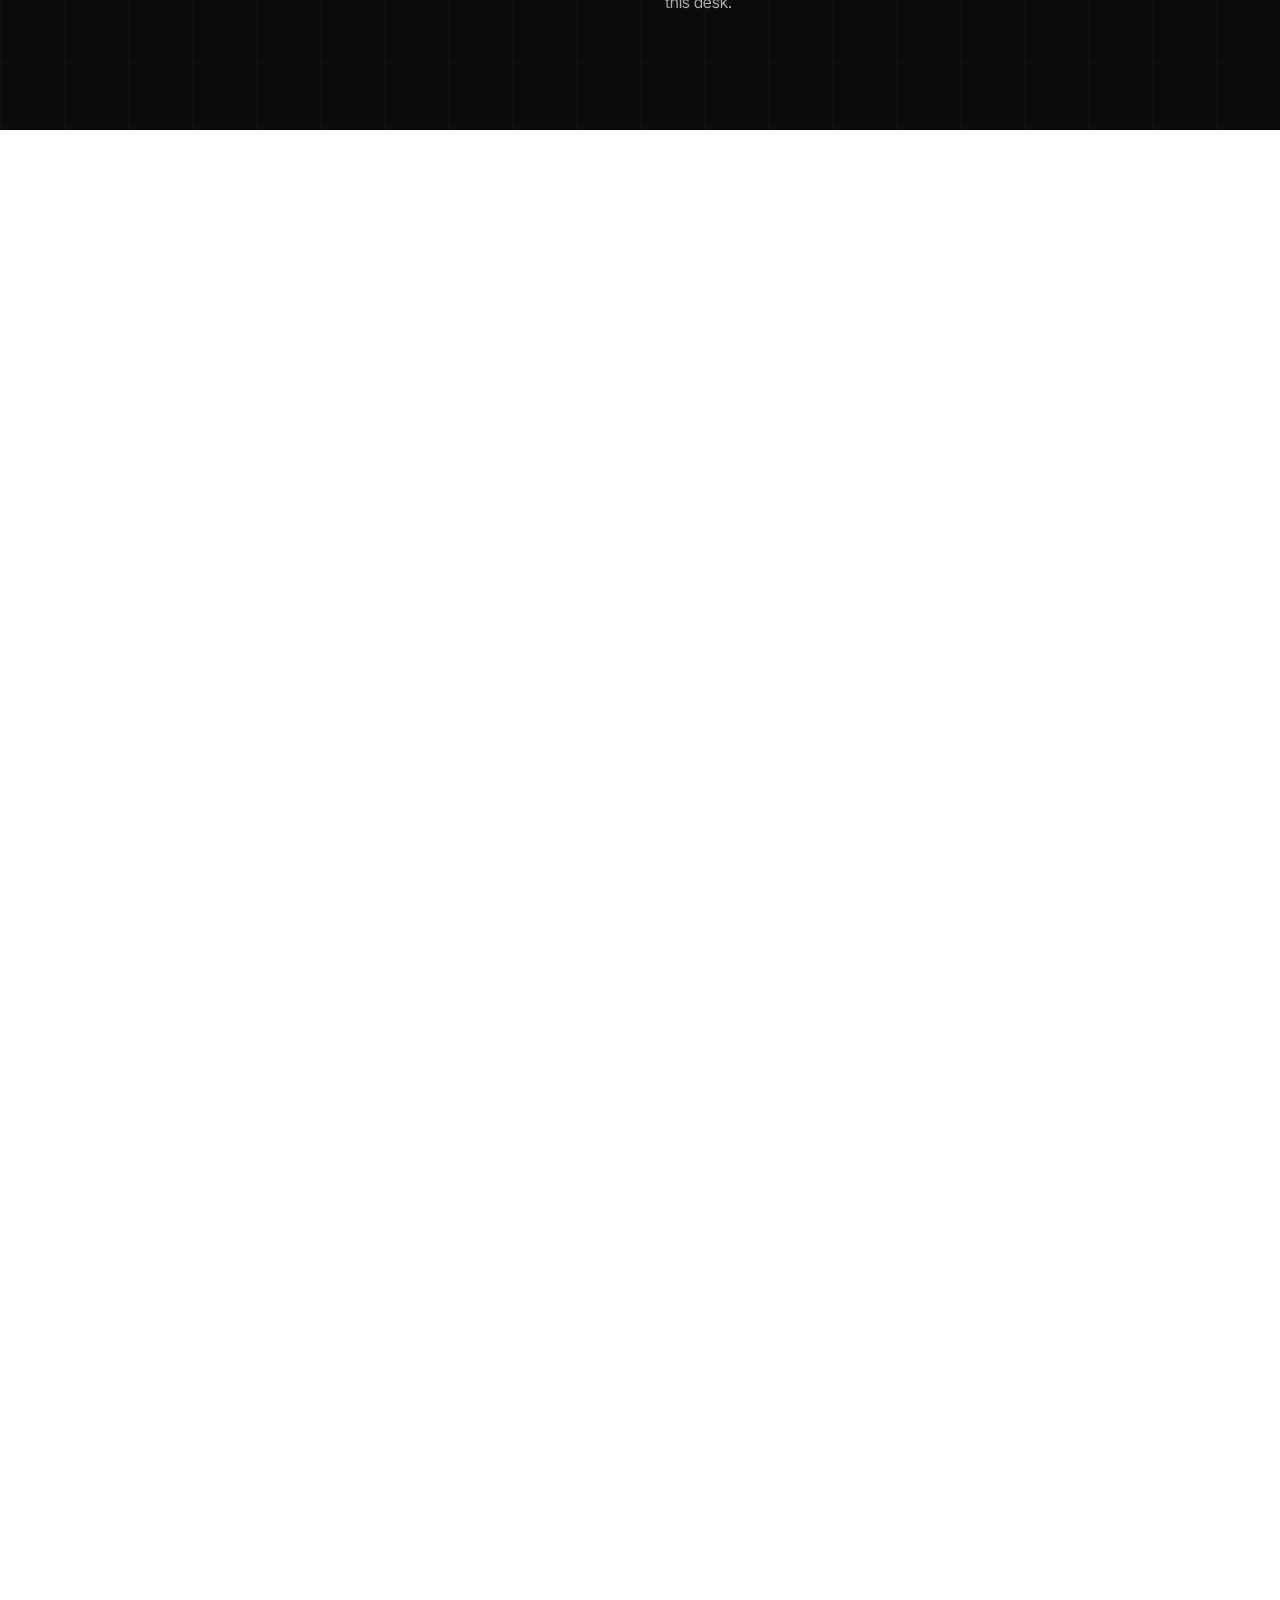
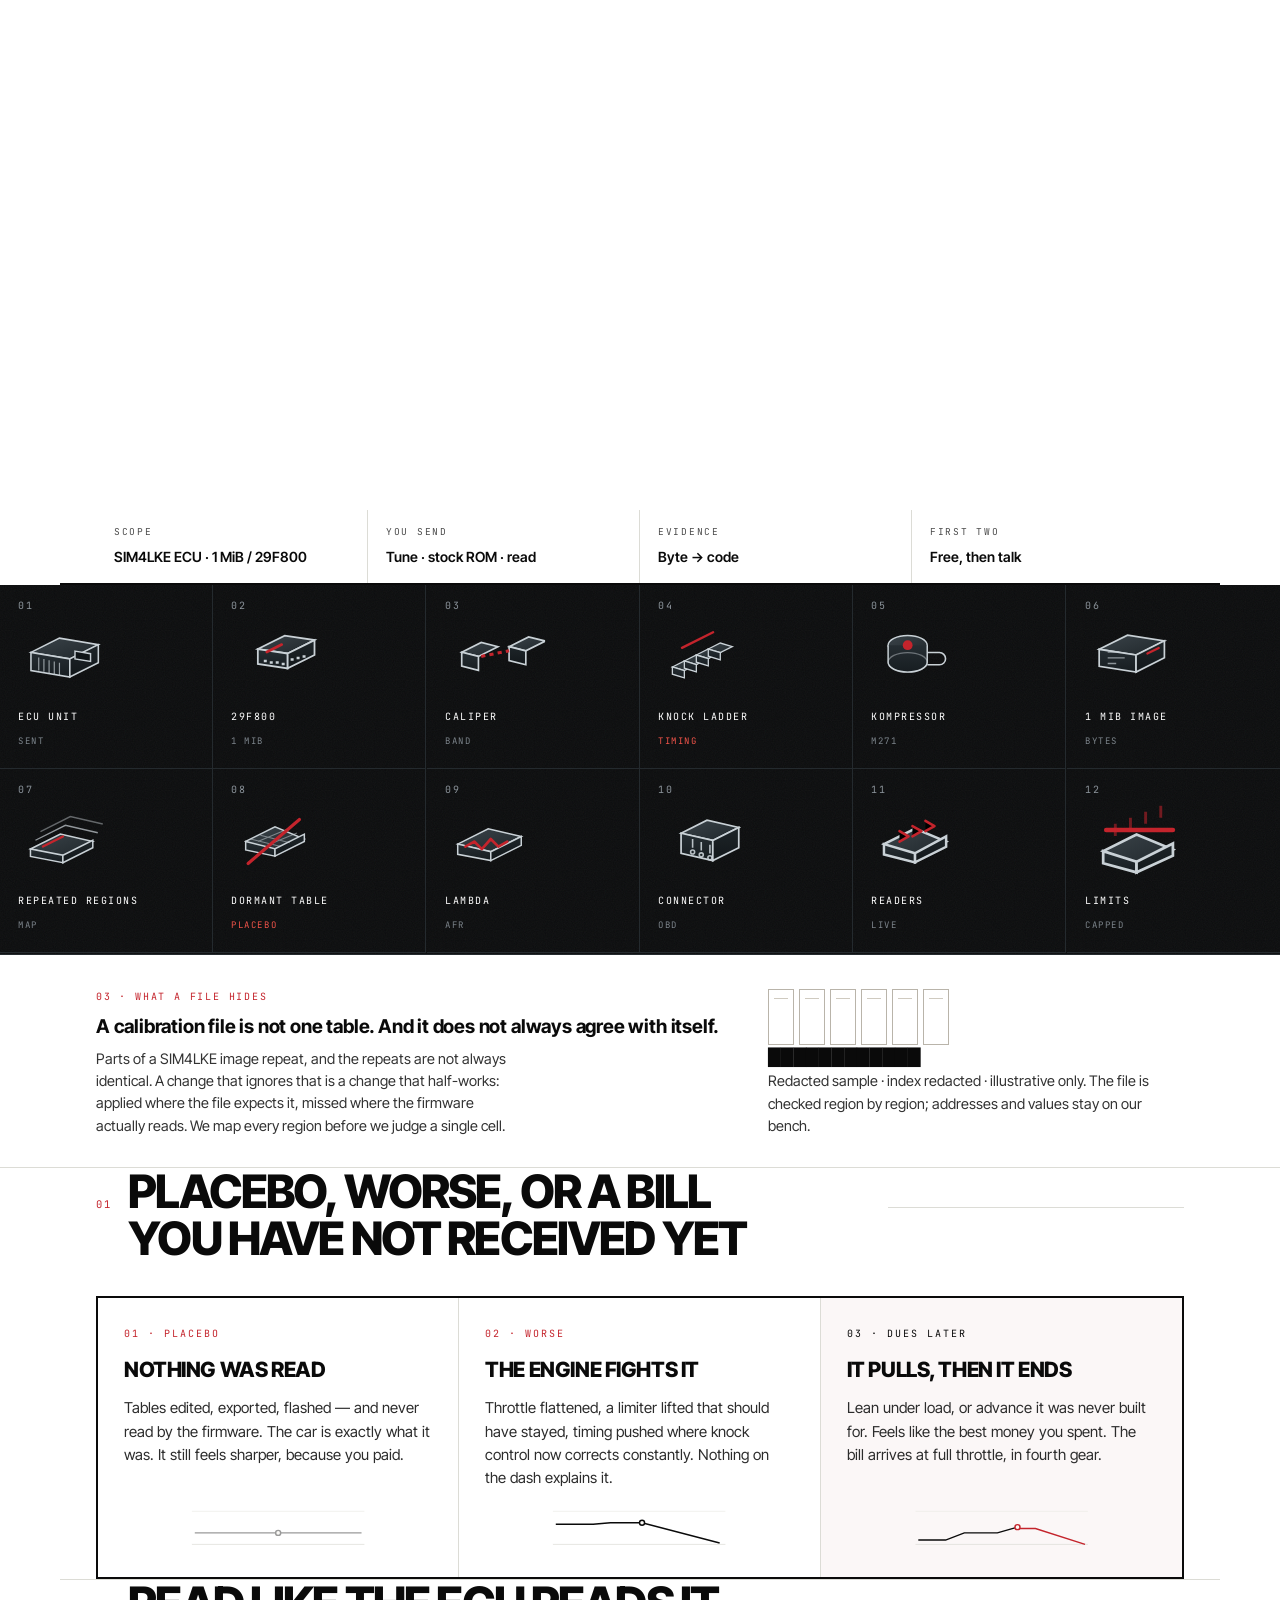
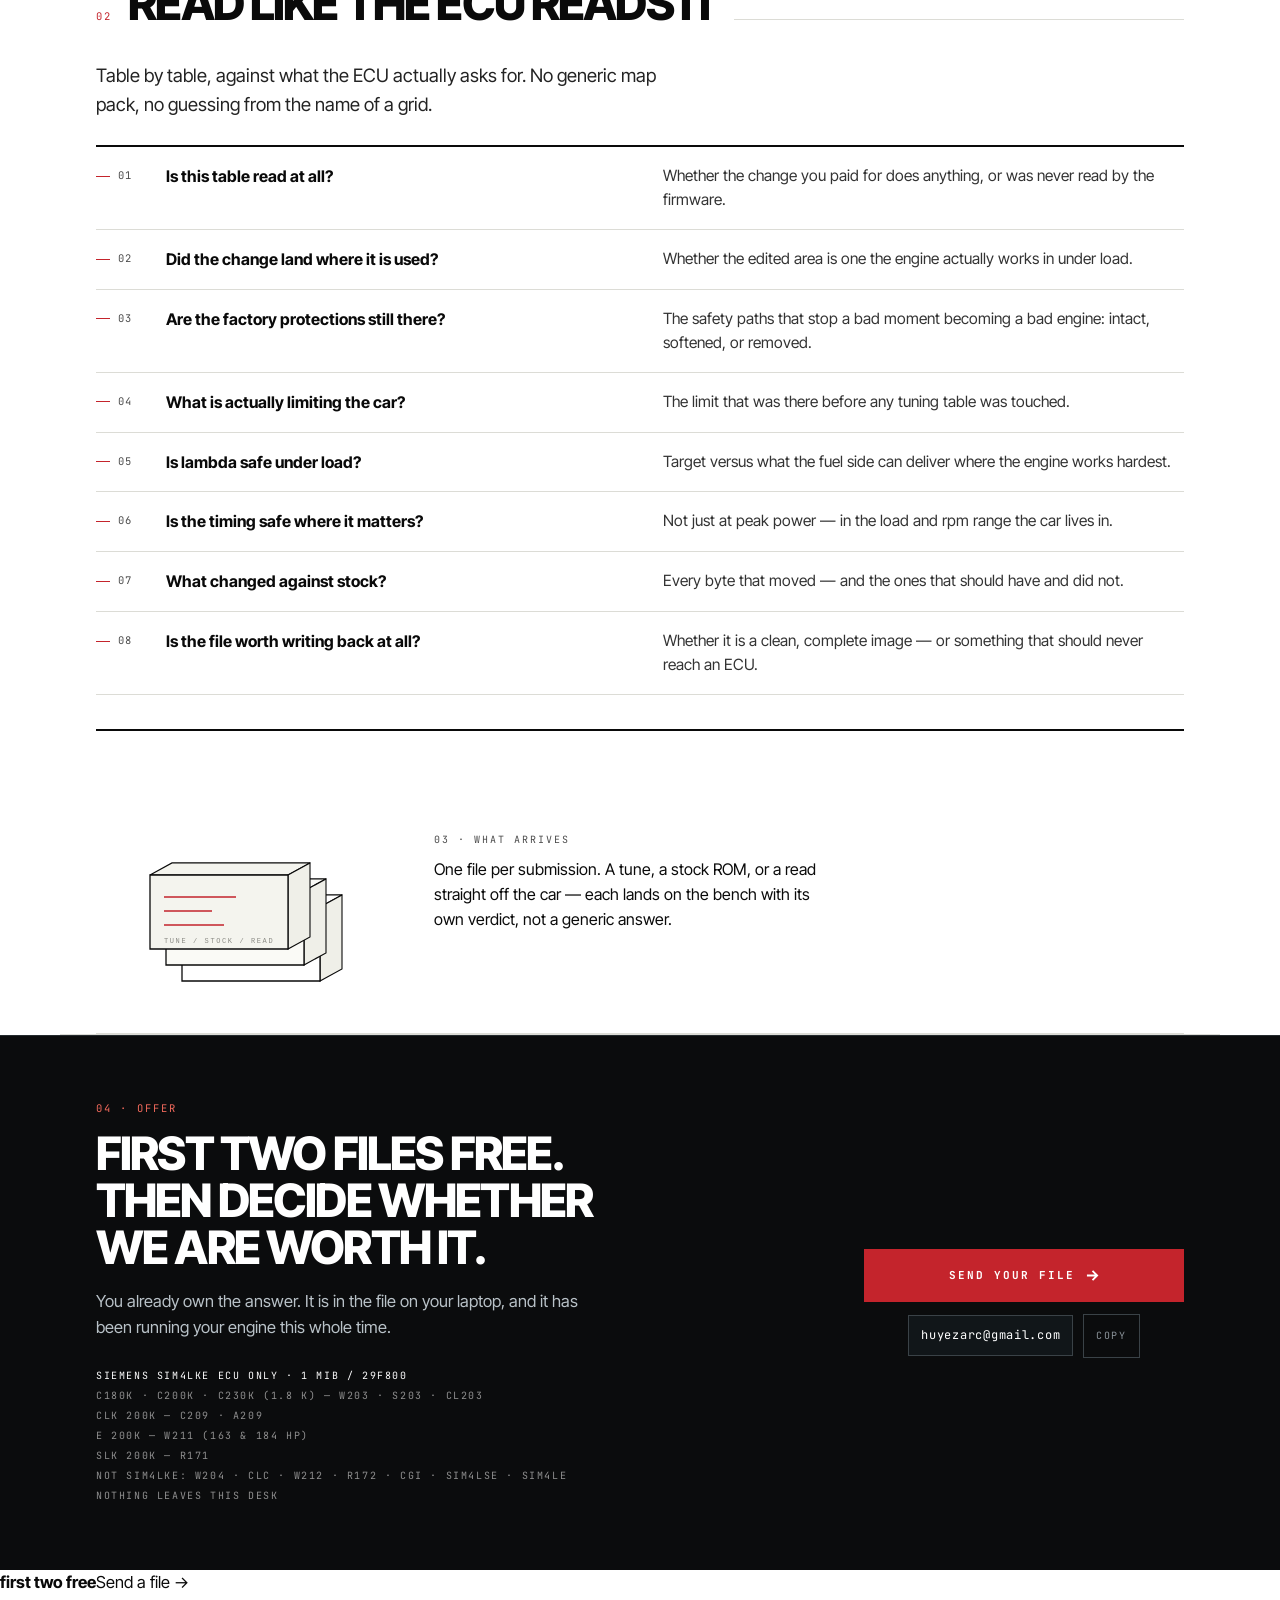
==== commit 23b0f38e: "Site update" ====
--- a/index.html
+++ b/index.html
@@ -87,7 +87,7 @@
     <path d="M44 35l8-4" stroke="#c4242c" stroke-width="1.6" stroke-linecap="round"/>
   </symbol>
 
-  <!-- 7 10 copies -->
+  <!-- 7 repeated regions -->
   <symbol id="i-copies" viewBox="0 0 72 72">
     <path d="M10 44l24-12 26 6-24 12z" fill="url(#T)" stroke="currentColor" stroke-width="1.2"/>
     <path d="M10 44v6l26 5v-6z" fill="url(#L)" stroke="currentColor" stroke-width="1.2"/>
@@ -97,7 +97,7 @@
     <path d="M20 42l16-8" stroke="#c4242c" stroke-width="1.9" stroke-linecap="round"/>
   </symbol>
 
-  <!-- 8 unread table -->
+  <!-- 8 dormant table -->
   <symbol id="i-unread" viewBox="0 0 72 72">
     <path d="M12 38l24-12 24 10-24 12z" fill="url(#T)" stroke="currentColor" stroke-width="1.2"/>
     <path d="M12 38v7l24 5v-6z" fill="url(#L)" stroke="currentColor" stroke-width="1.2"/>
@@ -270,7 +270,7 @@
       <div class="step on" data-step="1">
         <div class="k">Siemens SIM4LKE ECU &#183; Mercedes &#183; 1 MiB / 29F800</div>
         <h1>You paid for a tune. The car feels no different.</h1>
-        <p>1 MiB. Ten copies. One scalar that caps the car before your tuner ever touched a table.
+        <p>1 MiB. One file. A cap that was already there before your tuner opened it.
           All three feel identical from the driver's seat &#8212; the file is the only thing that tells them
           apart.</p>
         <div class="cta"><a class="btn" href="mailto:huyezarc@gmail.com?subject=My%20tune%20file%20-%20open%20it%20before%20I%20flash%20it&amp;body=My%20SIM4LKE%20ECU%20file%20is%20attached.%0A%0AIt%20is%3A%20a%20tune%20%2F%20a%20stock%20ROM%20%2F%20a%20read%20off%20the%20car%0AWhat%20I%20want%20to%20know%3A%20">Send it before you flash it <svg width="13" height="13" viewBox="0 0 14 14" fill="none" aria-hidden="true"><path d="M1 7h11M7 2l5 5-5 5" stroke="currentColor" stroke-width="2"/></svg></a></div>
@@ -303,23 +303,23 @@
     <div class="tile"><span class="idx">03</span><svg viewBox="0 0 72 72" style="--s:1.14" aria-hidden="true"><use href="#i-caliper"/></svg><span class="k">Caliper</span><span class="v">BAND</span></div>
     <div class="tile"><span class="idx">04</span><svg viewBox="0 0 72 72" style="--s:0.98" aria-hidden="true"><use href="#i-knock"/></svg><span class="k">Knock ladder</span><span class="v hot">TIMING</span></div>
     <div class="tile"><span class="idx">05</span><svg viewBox="0 0 72 72" style="--s:1.0" aria-hidden="true"><use href="#i-comp"/></svg><span class="k">Kompressor</span><span class="v">M271</span></div>
-    <div class="tile"><span class="idx">06</span><svg viewBox="0 0 72 72" style="--s:1.16" aria-hidden="true"><use href="#i-plate"/></svg><span class="k">1 MiB plate</span><span class="v">BYTES</span></div>
-    <div class="tile"><span class="idx">07</span><svg viewBox="0 0 72 72" style="--s:1.02" aria-hidden="true"><use href="#i-copies"/></svg><span class="k">10 copies</span><span class="v">10x</span></div>
-    <div class="tile"><span class="idx">08</span><svg viewBox="0 0 72 72" style="--s:1.0" aria-hidden="true"><use href="#i-unread"/></svg><span class="k">Unread table</span><span class="v hot">PLACEBO</span></div>
+    <div class="tile"><span class="idx">06</span><svg viewBox="0 0 72 72" style="--s:1.16" aria-hidden="true"><use href="#i-plate"/></svg><span class="k">1 MiB image</span><span class="v">BYTES</span></div>
+    <div class="tile"><span class="idx">07</span><svg viewBox="0 0 72 72" style="--s:1.02" aria-hidden="true"><use href="#i-copies"/></svg><span class="k">Repeated regions</span><span class="v">MAP</span></div>
+    <div class="tile"><span class="idx">08</span><svg viewBox="0 0 72 72" style="--s:1.0" aria-hidden="true"><use href="#i-unread"/></svg><span class="k">Dormant table</span><span class="v hot">PLACEBO</span></div>
     <div class="tile"><span class="idx">09</span><svg viewBox="0 0 72 72" style="--s:1.04" aria-hidden="true"><use href="#i-lambda"/></svg><span class="k">Lambda</span><span class="v">AFR</span></div>
     <div class="tile"><span class="idx">10</span><svg viewBox="0 0 72 72" style="--s:1.18" aria-hidden="true"><use href="#i-conn"/></svg><span class="k">Connector</span><span class="v">OBD</span></div>
     <div class="tile"><span class="idx">11</span><svg viewBox="0 0 72 72" style="--s:1.06" aria-hidden="true"><use href="#i-readers"/></svg><span class="k">Readers</span><span class="v">LIVE</span></div>
-    <div class="tile"><span class="idx">12</span><svg viewBox="0 0 72 72" style="--s:1.24" aria-hidden="true"><use href="#i-limiter"/></svg><span class="k">Limiters</span><span class="v">CAPPED</span></div>
+    <div class="tile"><span class="idx">12</span><svg viewBox="0 0 72 72" style="--s:1.24" aria-hidden="true"><use href="#i-limiter"/></svg><span class="k">Limits</span><span class="v">CAPPED</span></div>
 </div></div><section class="evband" id="evidence"><div class="wrap in">
   <div>
-    <div class="lbl">03 &#183; the same map, ten times</div>
-    <h3>Ten copies of the calibration. One of them is not like the others.</h3>
-    <p>A SIM4LKE image repeats its calibration ten times. Copy 08 carries a different variant — so a
-       change written to the first nine is a change the tenth copy never sees.</p>
+    <div class="lbl">03 &#183; what a file hides</div>
+    <h3>A calibration file is not one table. And it does not always agree with itself.</h3>
+    <p>Parts of a SIM4LKE image repeat, and the repeats are not always identical. A change that ignores that is a change that half-works: applied where the file expects it, missed where the firmware actually reads. We map every region before we judge a single cell.</p>
   </div>
   <div>
-    <div class="row"><div class="cpy"></div><div class="cpy"></div><div class="cpy"></div><div class="cpy"></div><div class="cpy"></div><div class="cpy"></div><div class="cpy"></div><div class="cpy alt"></div><div class="cpy"></div><div class="cpy"></div></div>
-    <div class="idx"><span class="">01</span><span class="">02</span><span class="">03</span><span class="">04</span><span class="">05</span><span class="">06</span><span class="">07</span><span class="hot">08</span><span class="">09</span><span class="">10</span></div>
+    <div class="row"><div class="cpy"></div><div class="cpy"></div><div class="cpy"></div><div class="cpy alt"></div><div class="cpy"></div><div class="cpy"></div></div>
+    <div class="idx"><span class="">&#9608;&#9608;</span><span class="">&#9608;&#9608;</span><span class="">&#9608;&#9608;</span><span class="hot">&#9608;&#9608;</span><span class="">&#9608;&#9608;</span><span class="">&#9608;&#9608;</span></div>
+    <p class="rednote">Redacted sample &#183; index redacted &#183; illustrative only. The file is checked region by region; addresses and values stay on our bench.</p>
   </div>
 </div></section>
 
@@ -371,17 +371,17 @@
 
 <section id="checks" class="wrap">
   <div class="lab"><span class="n">02</span><h2>Read like the ECU reads it</h2><span class="t"></span></div>
-  <p class="lede" style="margin-bottom:26px">Table by table, against the firmware that uses it. No generic map
+  <p class="lede" style="margin-bottom:26px">Table by table, against what the ECU actually asks for. No generic map
     pack, no guessing from the name of a grid.</p>
   <div class="checklist">
     <div class="row"><span class="i">01</span><span class="q">Is this table read at all?</span><span class="a">Whether the change you paid for does anything, or was never read by the firmware.</span></div>
-    <div class="row"><span class="i">02</span><span class="q">Is the value inside the band?</span><span class="a">How far a cell sits from stock &#8212; and whether this engine tolerates that at 6,000 rpm.</span></div>
-    <div class="row"><span class="i">03</span><span class="q">Is protection still armed?</span><span class="a">Derate, torque limits, overspeed and limp paths: on, softened, or gone.</span></div>
-    <div class="row"><span class="i">04</span><span class="q">What is actually limiting it?</span><span class="a">The scalar or grid that caps the car before any tuning table does.</span></div>
+    <div class="row"><span class="i">02</span><span class="q">Did the change land where it is used?</span><span class="a">Whether the edited area is one the engine actually works in under load.</span></div>
+    <div class="row"><span class="i">03</span><span class="q">Are the factory protections still there?</span><span class="a">The safety paths that stop a bad moment becoming a bad engine: intact, softened, or removed.</span></div>
+    <div class="row"><span class="i">04</span><span class="q">What is actually limiting the car?</span><span class="a">The limit that was there before any tuning table was touched.</span></div>
     <div class="row"><span class="i">05</span><span class="q">Is lambda safe under load?</span><span class="a">Target versus what the fuel side can deliver where the engine works hardest.</span></div>
-    <div class="row"><span class="i">06</span><span class="q">Is the timing defensible?</span><span class="a">Advance against the knock margin, cell by cell, not just at peak.</span></div>
+    <div class="row"><span class="i">06</span><span class="q">Is the timing safe where it matters?</span><span class="a">Not just at peak power &#8212; in the load and rpm range the car lives in.</span></div>
     <div class="row"><span class="i">07</span><span class="q">What changed against stock?</span><span class="a">Every byte that moved &#8212; and the ones that should have and did not.</span></div>
-    <div class="row"><span class="i">08</span><span class="q">Is this read complete?</span><span class="a">Whether it is whole and clean, or should never be written back to an ECU.</span></div>
+    <div class="row"><span class="i">08</span><span class="q">Is the file worth writing back at all?</span><span class="a">Whether it is a clean, complete image &#8212; or something that should never reach an ECU.</span></div>
   </div>
   <div class="stack3d"><svg viewBox="0 0 300 250" role="img" aria-label="Three stacked calibration file slabs drawn isometrically"><polygon points="86,150 108,137.9 246,137.9 224,150" fill="#FFFFFF" stroke="#0A0A0A" stroke-width="1.1"/><polygon points="224,150 246,137.9 246,211.9 224,224" fill="#EFEFE8" stroke="#0A0A0A" stroke-width="1.1"/><polygon points="86,150 224,150 224,224 86,224" fill="#FFFFFF" stroke="#0A0A0A" stroke-width="1.3"/><polygon points="70,134 92,121.9 230,121.9 208,134" fill="#FAFAF6" stroke="#0A0A0A" stroke-width="1.1"/><polygon points="208,134 230,121.9 230,195.9 208,208" fill="#EFEFE8" stroke="#0A0A0A" stroke-width="1.1"/><polygon points="70,134 208,134 208,208 70,208" fill="#FAFAF6" stroke="#0A0A0A" stroke-width="1.3"/><polygon points="54,118 76,105.9 214,105.9 192,118" fill="#F4F4EE" stroke="#0A0A0A" stroke-width="1.1"/><polygon points="192,118 214,105.9 214,179.9 192,192" fill="#EFEFE8" stroke="#0A0A0A" stroke-width="1.1"/><polygon points="54,118 192,118 192,192 54,192" fill="#F4F4EE" stroke="#0A0A0A" stroke-width="1.3"/><path d="M68 140h72M68 154h48M68 168h60" stroke="#C4242C" stroke-width="1.4"/><text x="68" y="186" font-family="Cascadia Mono,Consolas,monospace" font-size="7" letter-spacing="1.6" fill="#8C8C86">TUNE / STOCK / READ</text></svg>
     <div><div class="cap">03 &#183; what arrives</div>
--- a/assets/style.css
+++ b/assets/style.css
@@ -515,6 +515,8 @@
 @media(max-width:480px){
   .iconslab .tile svg{width:56px;height:56px}
 }
+
+.mono,.iconslab .k,.iconslab .v,.evband .lbl{font-variant-numeric:tabular-nums}
 .evband{border-bottom:1px solid var(--rule);padding:34px 0 30px}
 .evband .in{display:grid;grid-template-columns:minmax(0,1fr) auto;gap:34px;align-items:center}
 .evband .lbl{font-family:var(--mono);font-size:10px;letter-spacing:.18em;text-transform:uppercase;color:var(--accent)}
@@ -523,17 +525,15 @@
 .evband .row{display:flex;gap:5px;align-items:flex-end}
 .evband .cpy{width:26px;height:56px;border:1px solid #b9b4aa;background:#fff;position:relative}
 .evband .cpy::before{content:"";position:absolute;left:5px;right:5px;top:8px;height:1px;background:#cfcac0;
-  box-shadow:0 8px 0 #cfcac0,0 16px 0 #cfcac0,0 24px 0 #cfcac0,0 32px 0 #cfcac0}
 .evband .cpy.alt{border-color:var(--accent);background:#fdf3f2}
 .evband .cpy.alt::after{content:"";position:absolute;left:-1px;right:-1px;top:-1px;height:5px;background:var(--accent)}
 .evband .idx{display:flex;gap:5px;margin-top:7px}
 .evband .idx span{width:26px;text-align:center;font-family:var(--mono);font-size:8px;letter-spacing:.06em;color:#5f5a51}
 .evband .idx span.hot{color:var(--accent);font-weight:700}
-@media(max-width:980px){
   .evband .in{grid-template-columns:1fr;gap:18px}
   .evband .cpy,.evband .idx span{width:22px}
   .evband .cpy{height:46px}
-}
+.rednote{font-family:var(--mono);font-size:9px;letter-spacing:.1em;text-transform:uppercase;color:#6b665c;margin:6px 0 0}
 .hero-dark .blueprint{position:absolute;inset:0;width:100%;height:100%;opacity:.62;pointer-events:none;
   -webkit-mask-image:linear-gradient(105deg,#000 0%,#000 58%,transparent 92%);
   mask-image:linear-gradient(105deg,#000 0%,#000 58%,transparent 92%)}
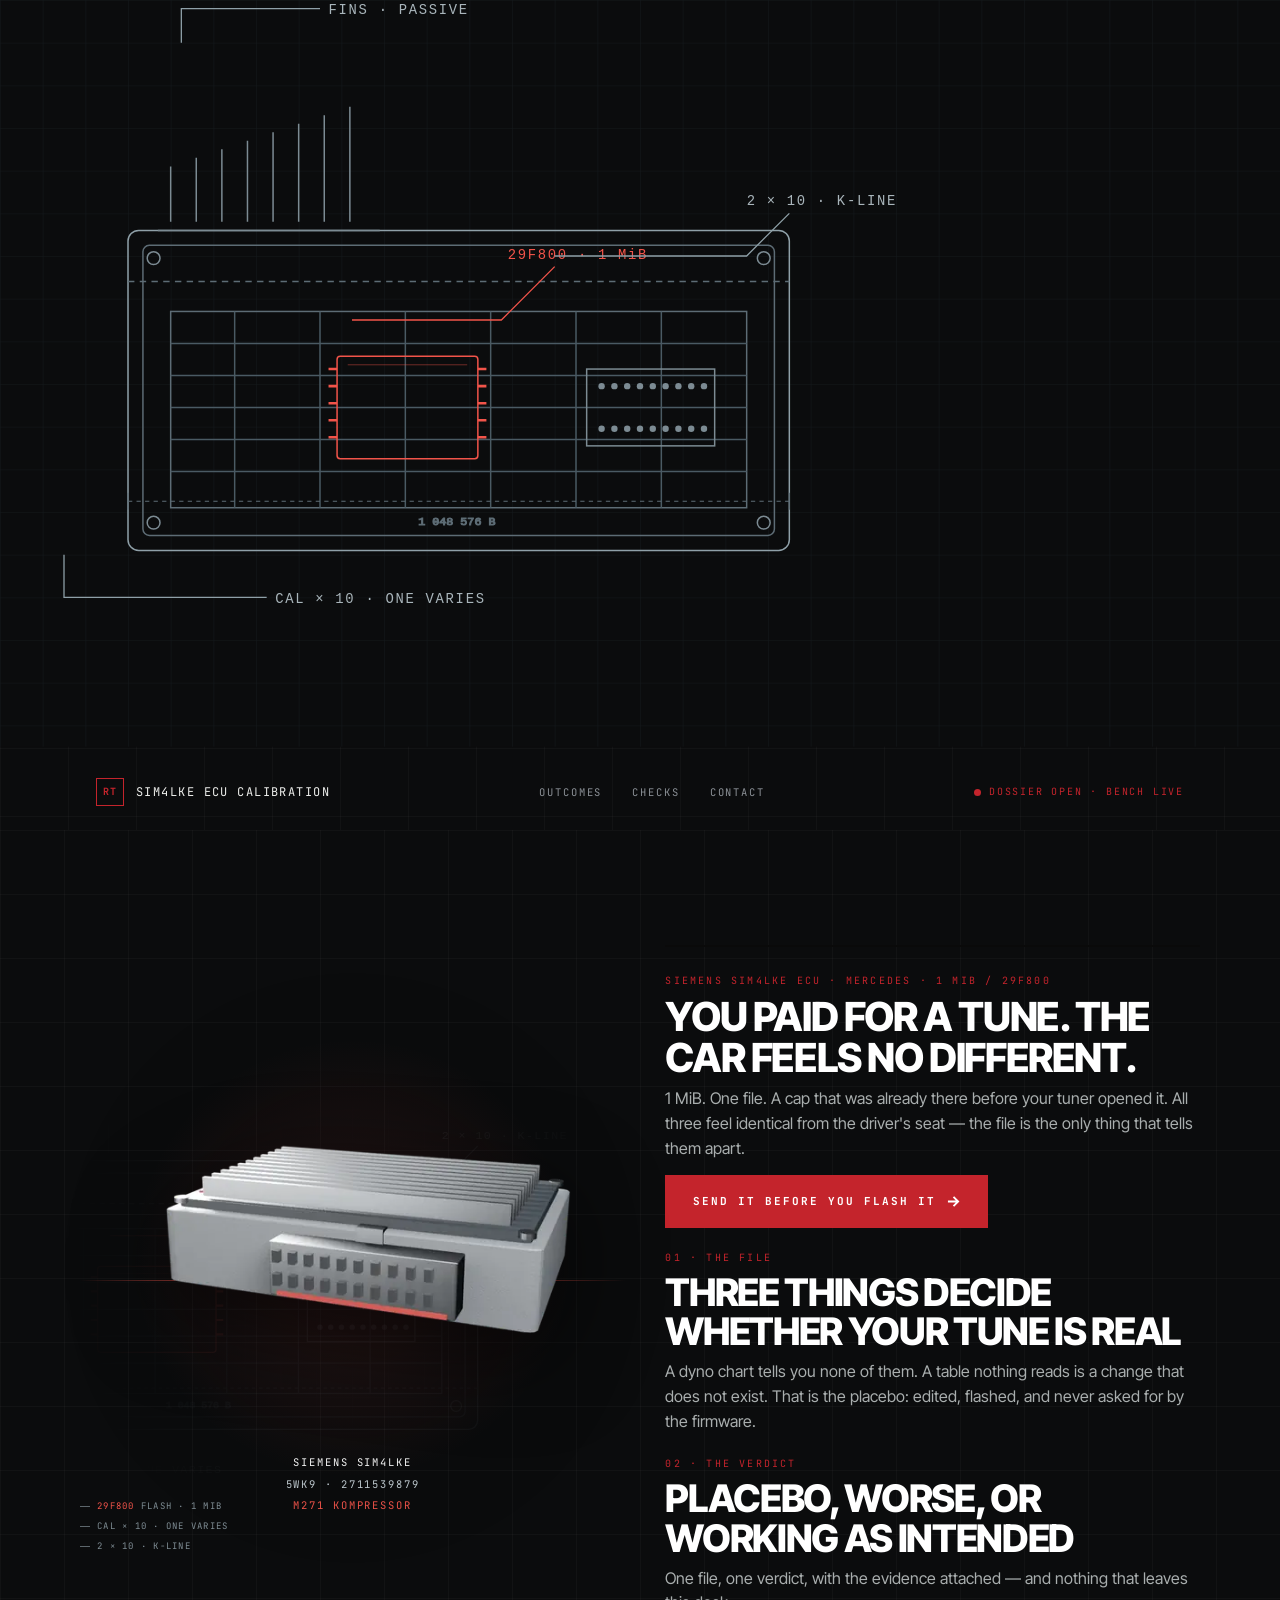
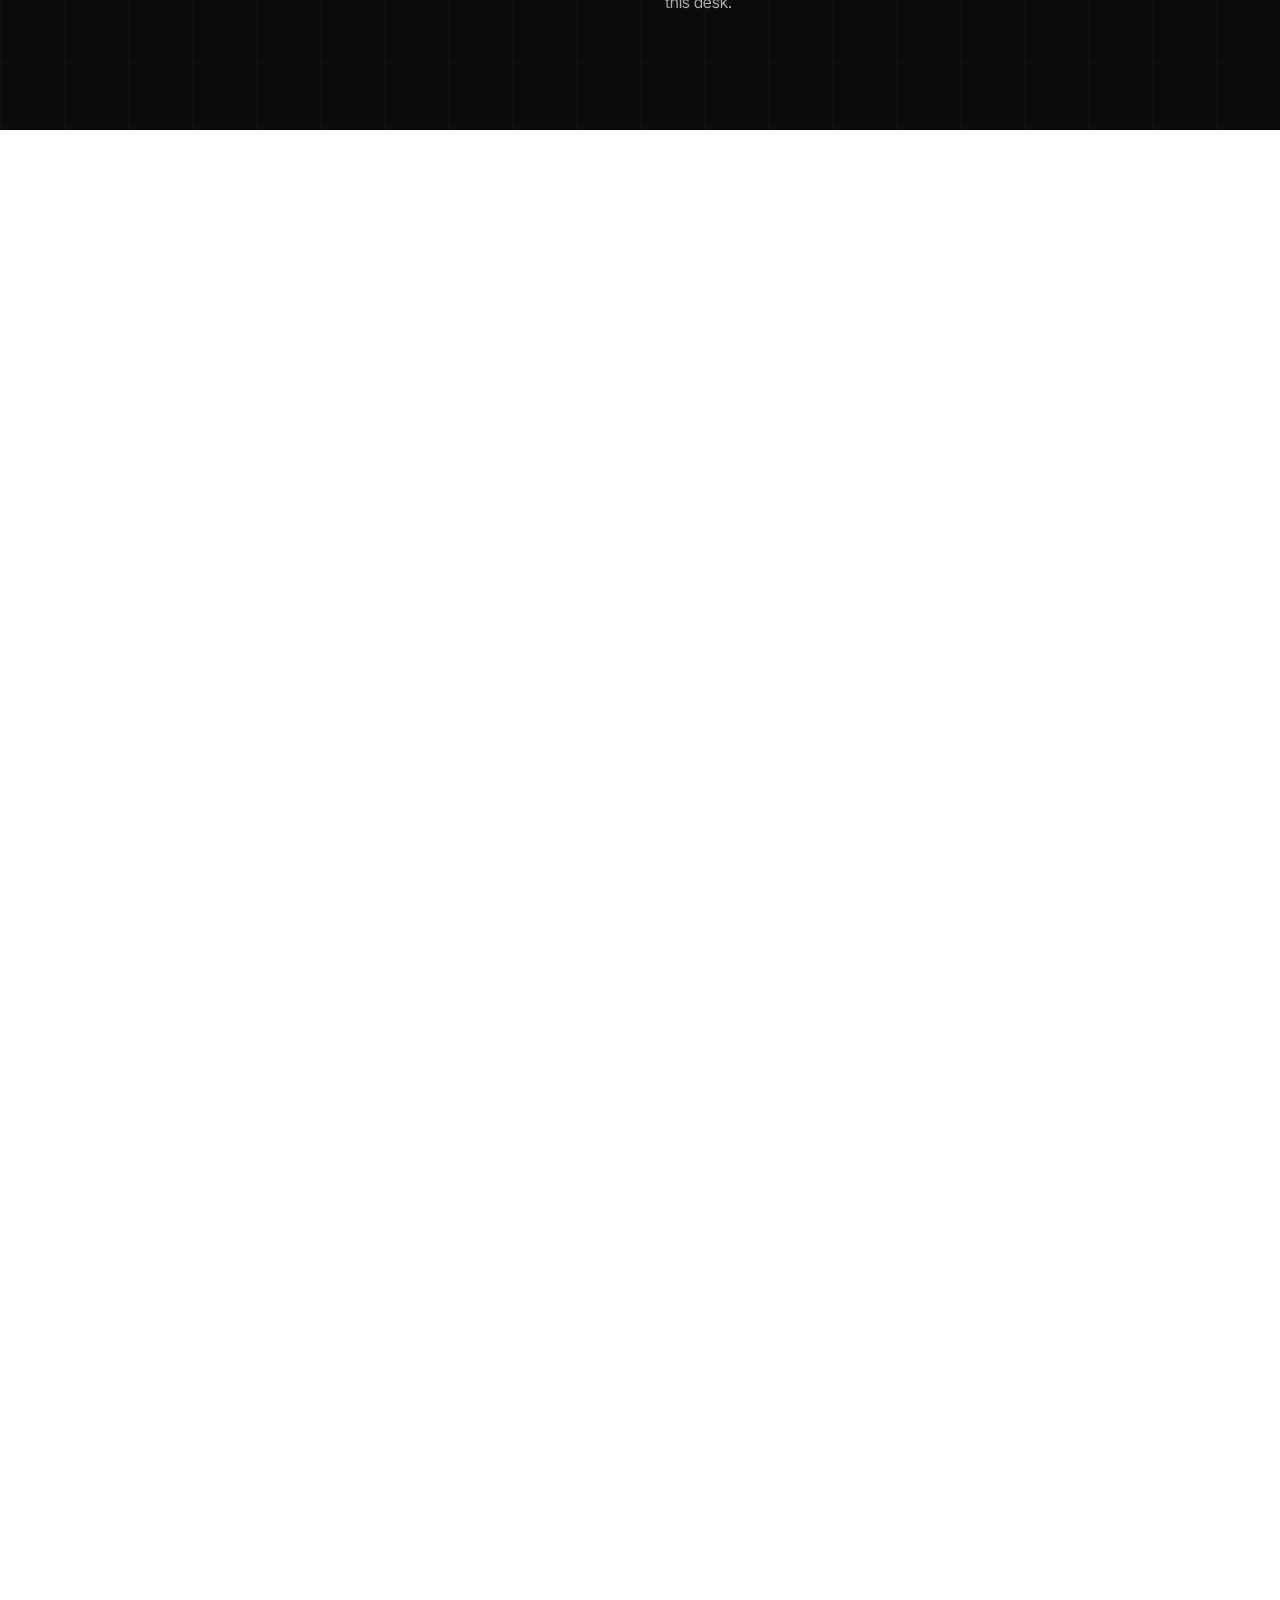
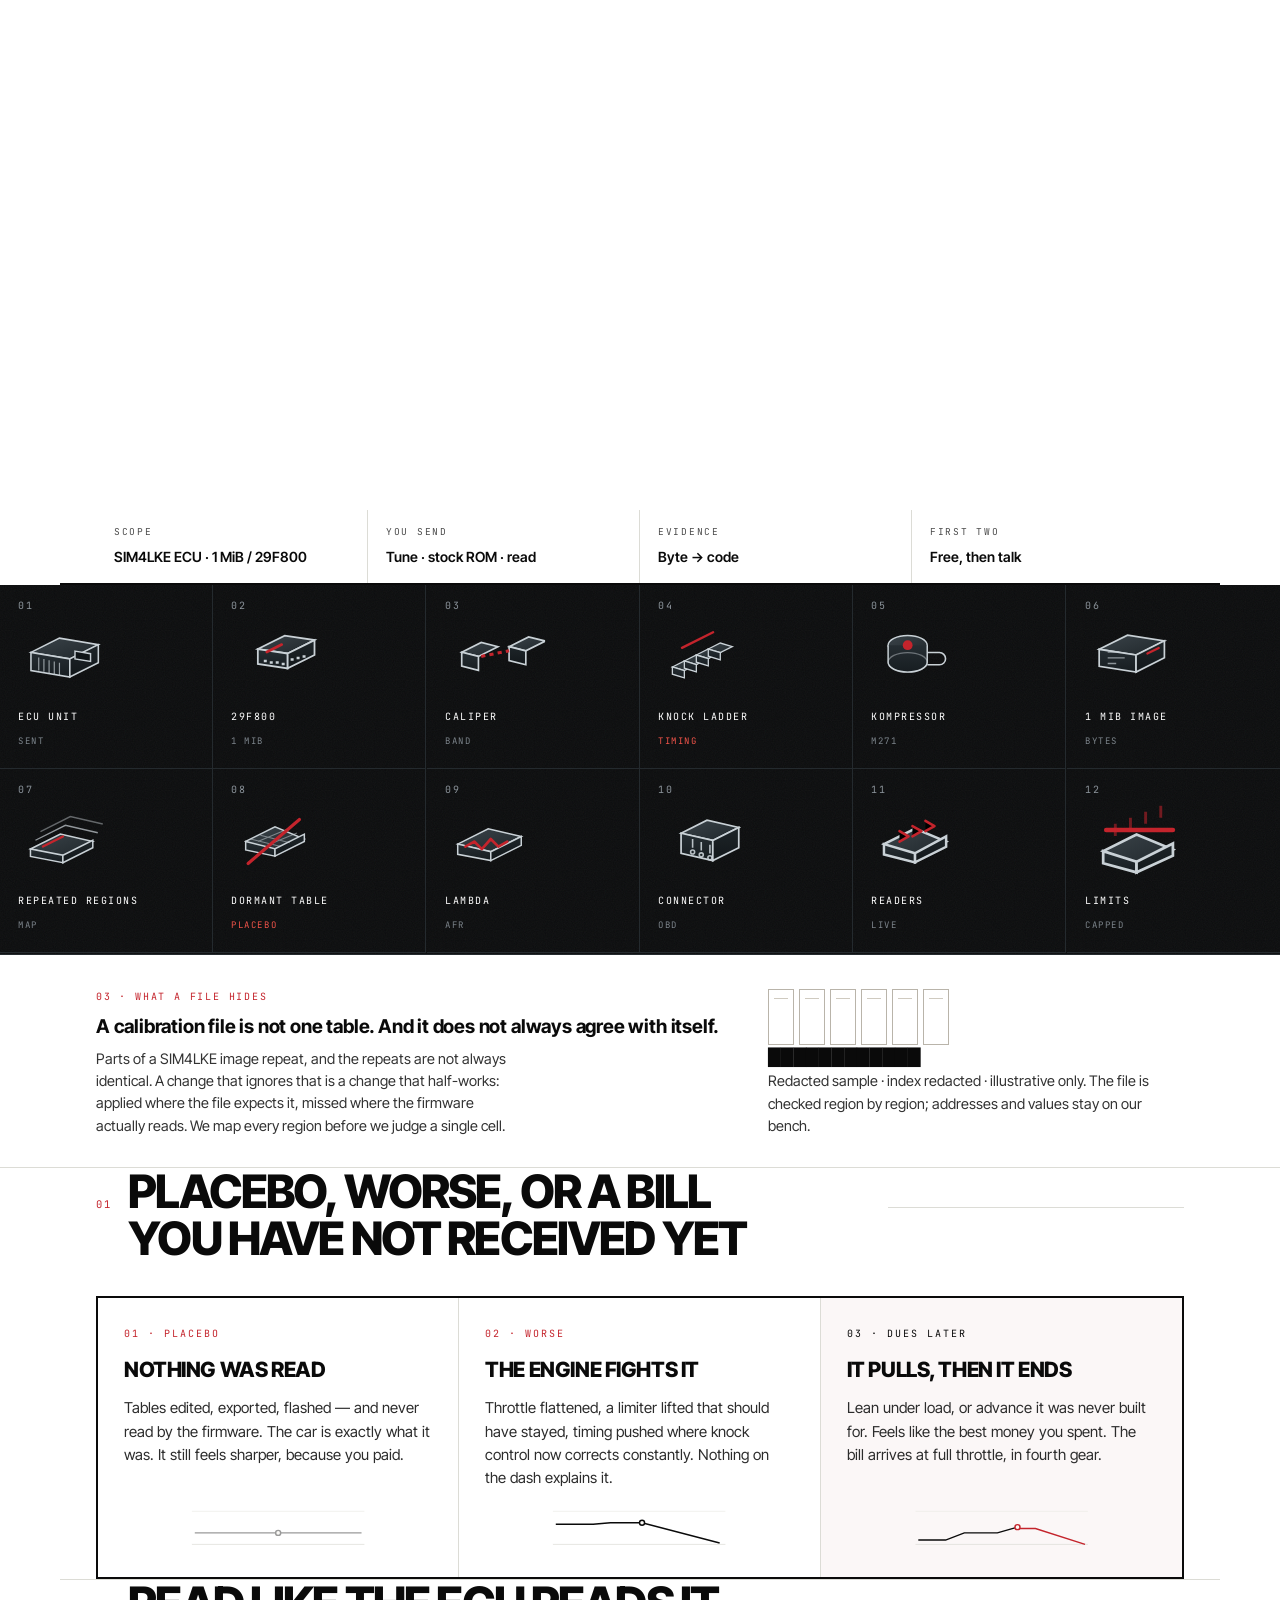
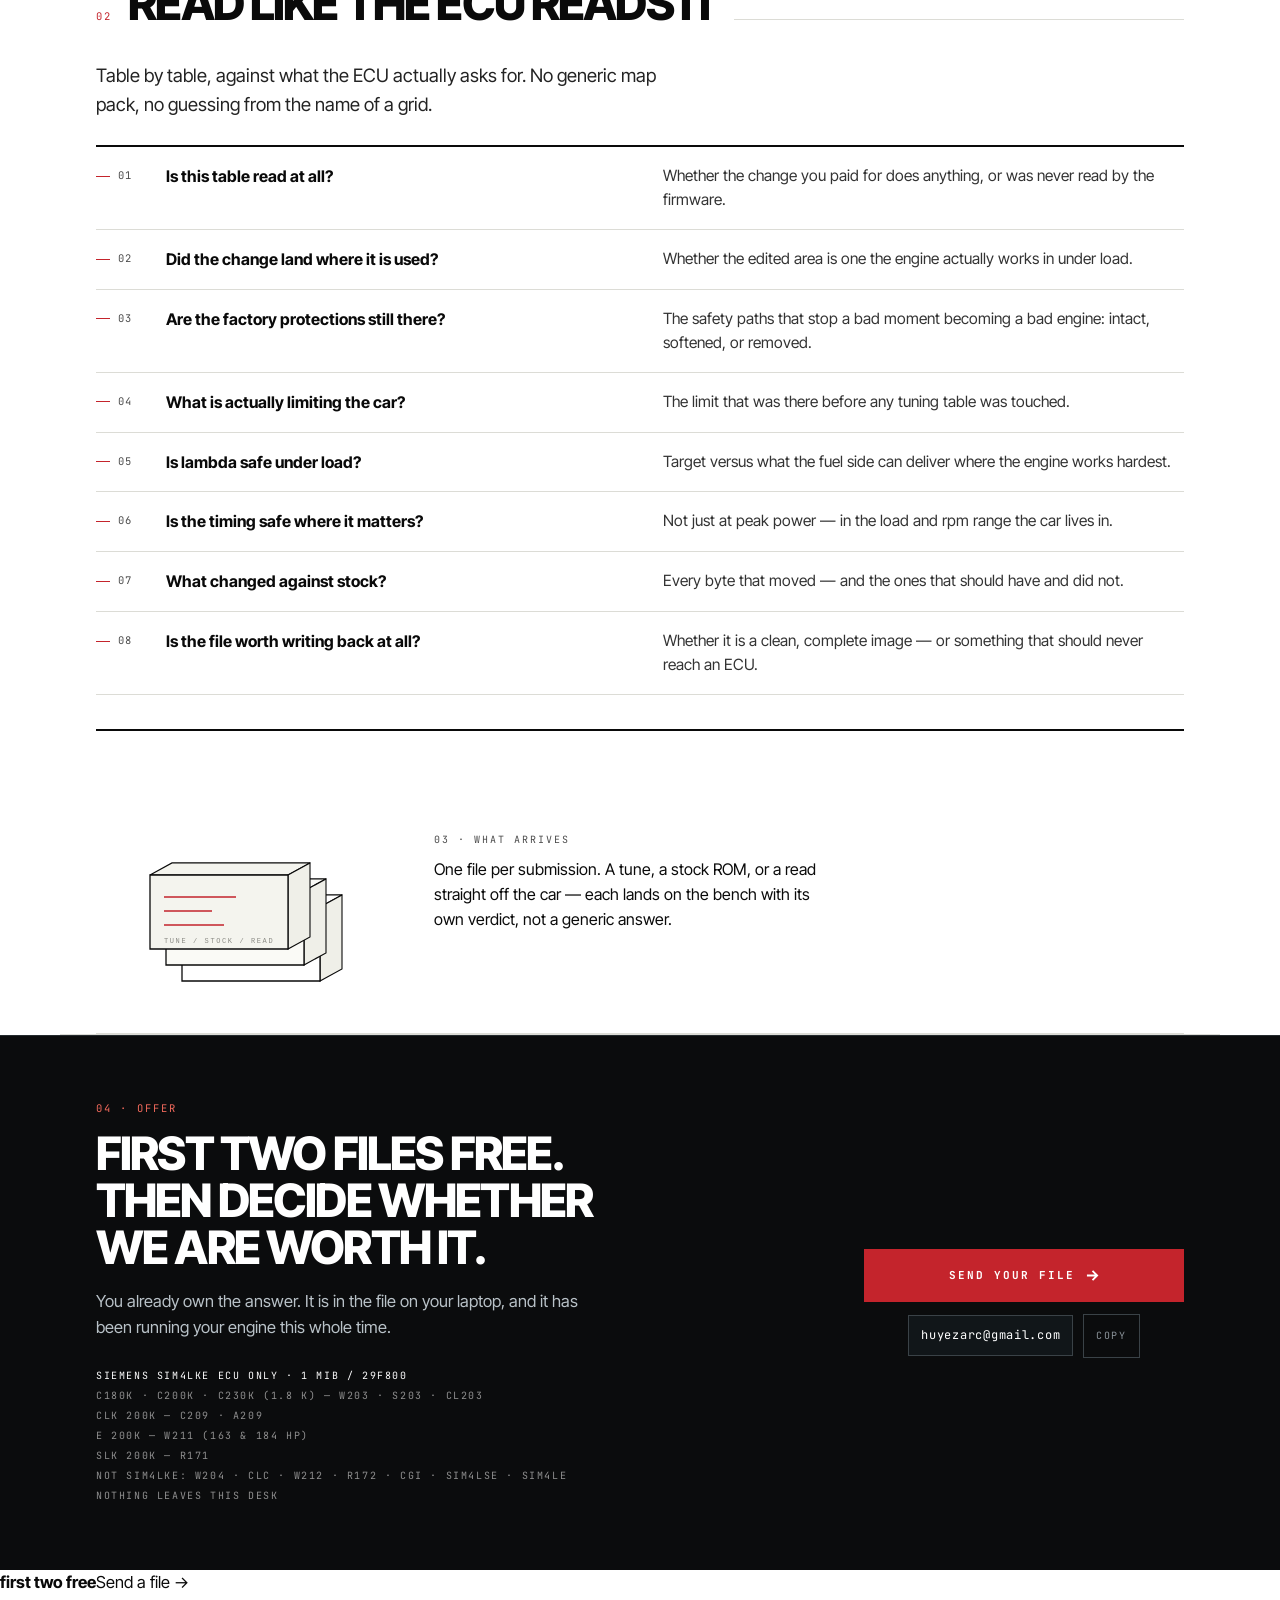
==== commit 0973a31e: "Site update" ====
--- a/index.html
+++ b/index.html
@@ -243,6 +243,91 @@
 <div class="pin" id="pin">
   <div class="sticky">
     <div class="visual" aria-hidden="true">
+      <div class="benchbg"><svg class="blueprint" viewBox="0 0 1200 700" preserveAspectRatio="xMidYMid slice" aria-hidden="true">
+ <defs>
+  <pattern id="bp-grid" width="40" height="40" patternUnits="userSpaceOnUse">
+    <path d="M40 0H0V40" fill="none" stroke="#1c2328" stroke-width="1"/>
+  </pattern>
+ </defs>
+ <rect width="1200" height="700" fill="#0b0c0d"/>
+ <rect width="1200" height="700" fill="url(#bp-grid)" opacity=".55"/>
+
+ <g transform="translate(120 96)" stroke="#8fa0a8" fill="none" stroke-width="1.4">
+  <!-- enclosure -->
+  <rect x="0" y="120" width="620" height="300" rx="10"/>
+  <rect x="14" y="134" width="592" height="272" rx="6" stroke="#5d6c75"/>
+  <!-- lid lip + seam -->
+  <path d="M0 168h620" stroke="#5d6c75" stroke-dasharray="6 5"/>
+
+  <!-- heatsink fins -->
+  <g stroke="#7c8b93">
+   <path d="M40 60v52M64 52v60M88 44v68M112 36v76M136 28v84M160 20v92M184 12v100M208 4v108"/>
+  </g>
+  <path d="M28 120h208" stroke="#7c8b93"/>
+
+  <!-- pcb -->
+  <rect x="40" y="196" width="540" height="184" stroke="#5d6c75"/>
+  <g stroke="#4a5a63">
+   <path d="M40 226h540M40 256h540M40 286h540M40 316h540M40 346h540"/>
+   <path d="M100 196v184M180 196v184M260 196v184M340 196v184M420 196v184M500 196v184"/>
+  </g>
+
+  <!-- the flash chip (accent) -->
+  <g stroke="#f2544a">
+   <rect x="196" y="238" width="132" height="96" rx="3"/>
+   <g stroke="#f2544a" stroke-width="2.4">
+    <path d="M188 250h8M188 266h8M188 282h8M188 298h8M188 314h8"/>
+    <path d="M328 250h8M328 266h8M328 282h8M328 298h8M328 314h8"/>
+   </g>
+   <path d="M206 246h112" stroke-width=".8" opacity=".5"/>
+  </g>
+
+  <!-- connector block: 2 x 10 -->
+  <rect x="430" y="250" width="120" height="72" stroke="#7c8b93"/>
+  <g fill="#7c8b93" stroke="none">
+   <!-- row 1 -->
+   <g>
+    <circle cx="444" cy="266" r="3"/><circle cx="456" cy="266" r="3"/><circle cx="468" cy="266" r="3"/>
+    <circle cx="480" cy="266" r="3"/><circle cx="492" cy="266" r="3"/><circle cx="504" cy="266" r="3"/>
+    <circle cx="516" cy="266" r="3"/><circle cx="528" cy="266" r="3"/><circle cx="540" cy="266" r="3"/>
+   </g>
+   <!-- row 2 -->
+   <g>
+    <circle cx="444" cy="306" r="3"/><circle cx="456" cy="306" r="3"/><circle cx="468" cy="306" r="3"/>
+    <circle cx="480" cy="306" r="3"/><circle cx="492" cy="306" r="3"/><circle cx="504" cy="306" r="3"/>
+    <circle cx="516" cy="306" r="3"/><circle cx="528" cy="306" r="3"/><circle cx="540" cy="306" r="3"/>
+   </g>
+  </g>
+
+  <!-- mounting bosses -->
+  <g stroke="#7c8b93">
+   <circle cx="24" cy="146" r="6"/><circle cx="596" cy="146" r="6"/>
+   <circle cx="24" cy="394" r="6"/><circle cx="596" cy="394" r="6"/>
+  </g>
+ </g>
+
+ <!-- callouts -->
+ <g font-family="ui-monospace,monospace" font-size="13" letter-spacing="1.6" fill="#a9b5bb">
+  <path d="M330 300 L470 300 L520 250" stroke="#f2544a" stroke-width="1.2" fill="none"/>
+  <text x="476" y="243" fill="#f2544a">29F800 · 1 MiB</text>
+
+  <path d="M520 240 L700 240 L740 200" stroke="#8fa0a8" stroke-width="1.2" fill="none"/>
+  <text x="700" y="192">2 × 10 · K-LINE</text>
+
+  <path d="M170 40 L170 8 L300 8" stroke="#8fa0a8" stroke-width="1.2" fill="none"/>
+  <text x="308" y="13">FINS · PASSIVE</text>
+
+  <path d="M60 520 L60 560 L250 560" stroke="#8fa0a8" stroke-width="1.2" fill="none"/>
+  <text x="258" y="565">CAL × 10 · ONE VARIES</text>
+ </g>
+
+ <!-- dimension -->
+ <g stroke="#5d6c75" stroke-width="1" fill="#93a1a8" font-family="ui-monospace,monospace" font-size="11">
+  <path d="M120 470h620" stroke-dasharray="4 4"/>
+  <path d="M120 462v16M740 462v16"/>
+  <text x="392" y="492" fill="#7c8b93">1 048 576 B</text>
+ </g>
+</svg></div>
       <div class="scene" id="scene">
         <div class="face f-top"></div><div class="face f-bottom"></div>
         <div class="face f-left"></div><div class="face f-right"></div>
@@ -546,6 +631,7 @@
       gsap.set('.pin .stamp2', { scale: 1.4 });
       var maxIdx = 0;
       var tl = gsap.timeline({ scrollTrigger: {
+        anticipatePin: 1, invalidateOnRefresh: true,
         trigger: pin, start: 'top top', end: '+=220%', pin: true, scrub: 0.6,
         onUpdate: function (self) {
           var p = self.progress;
@@ -556,7 +642,9 @@
           steps.forEach(function (s, i) { s.classList.toggle('on', i <= idx); });
         }
       }});
-      tl.to('.pin .scene', { rotateY: 26, rotateX: -8, ease: 'none' }, 0)
+      tl.to('.pin .turbine', { scale: 1.045, yPercent: -1.6, rotate: -1.6, ease: 'none' }, 0)
+        .to('.pin .turbine', { scale: 1.0, yPercent: 0, rotate: 0.8, ease: 'none' }, 0.55)
+        .to('.pin .scene', { rotateY: 26, rotateX: -8, ease: 'none' }, 0)
         .to('.pin .scene', { rotateY: 118, ease: 'none' }, 0.5)
         .to('.pin .chipcard', { opacity: 1, duration: 0.3, ease: 'none' }, 0.25)
         .to('.pin .stamp2', { opacity: 1, duration: 0.25, ease: 'back.out(2)' }, 0.74);
--- a/assets/style.css
+++ b/assets/style.css
@@ -399,7 +399,13 @@
 .mono,.iconslab .k,.iconslab .v,.evband .lbl{font-variant-numeric:tabular-nums}
 
 /* hero stage: scan line + idle bob (motion, not decoration) */
-.pin .visual{overflow:visible}
+.pin .visual{overflow:visible;position:relative}
+.pin .visual .benchbg{position:absolute;inset:-6% -10%;opacity:.085;pointer-events:none;z-index:0;
+  filter:blur(.4px);-webkit-mask-image:radial-gradient(58% 62% at 50% 48%,#000 30%,transparent 78%);
+  mask-image:radial-gradient(58% 62% at 50% 48%,#000 30%,transparent 78%)}
+.pin .visual .benchbg svg{width:100%;height:100%;display:block}
+.pin .visual .turbine,.pin .visual .scene{position:relative;z-index:1;will-change:transform}
+@media(max-width:980px){.pin .visual .benchbg{opacity:.06;inset:-4% -6%}}
 .pin .visual .scan{position:absolute;left:0;right:0;height:1px;background:linear-gradient(90deg,
   transparent,#f2544a 18%,#f2544a 82%,transparent);opacity:.55;pointer-events:none;
   animation:scanmove 6.5s cubic-bezier(.45,0,.55,1) infinite}
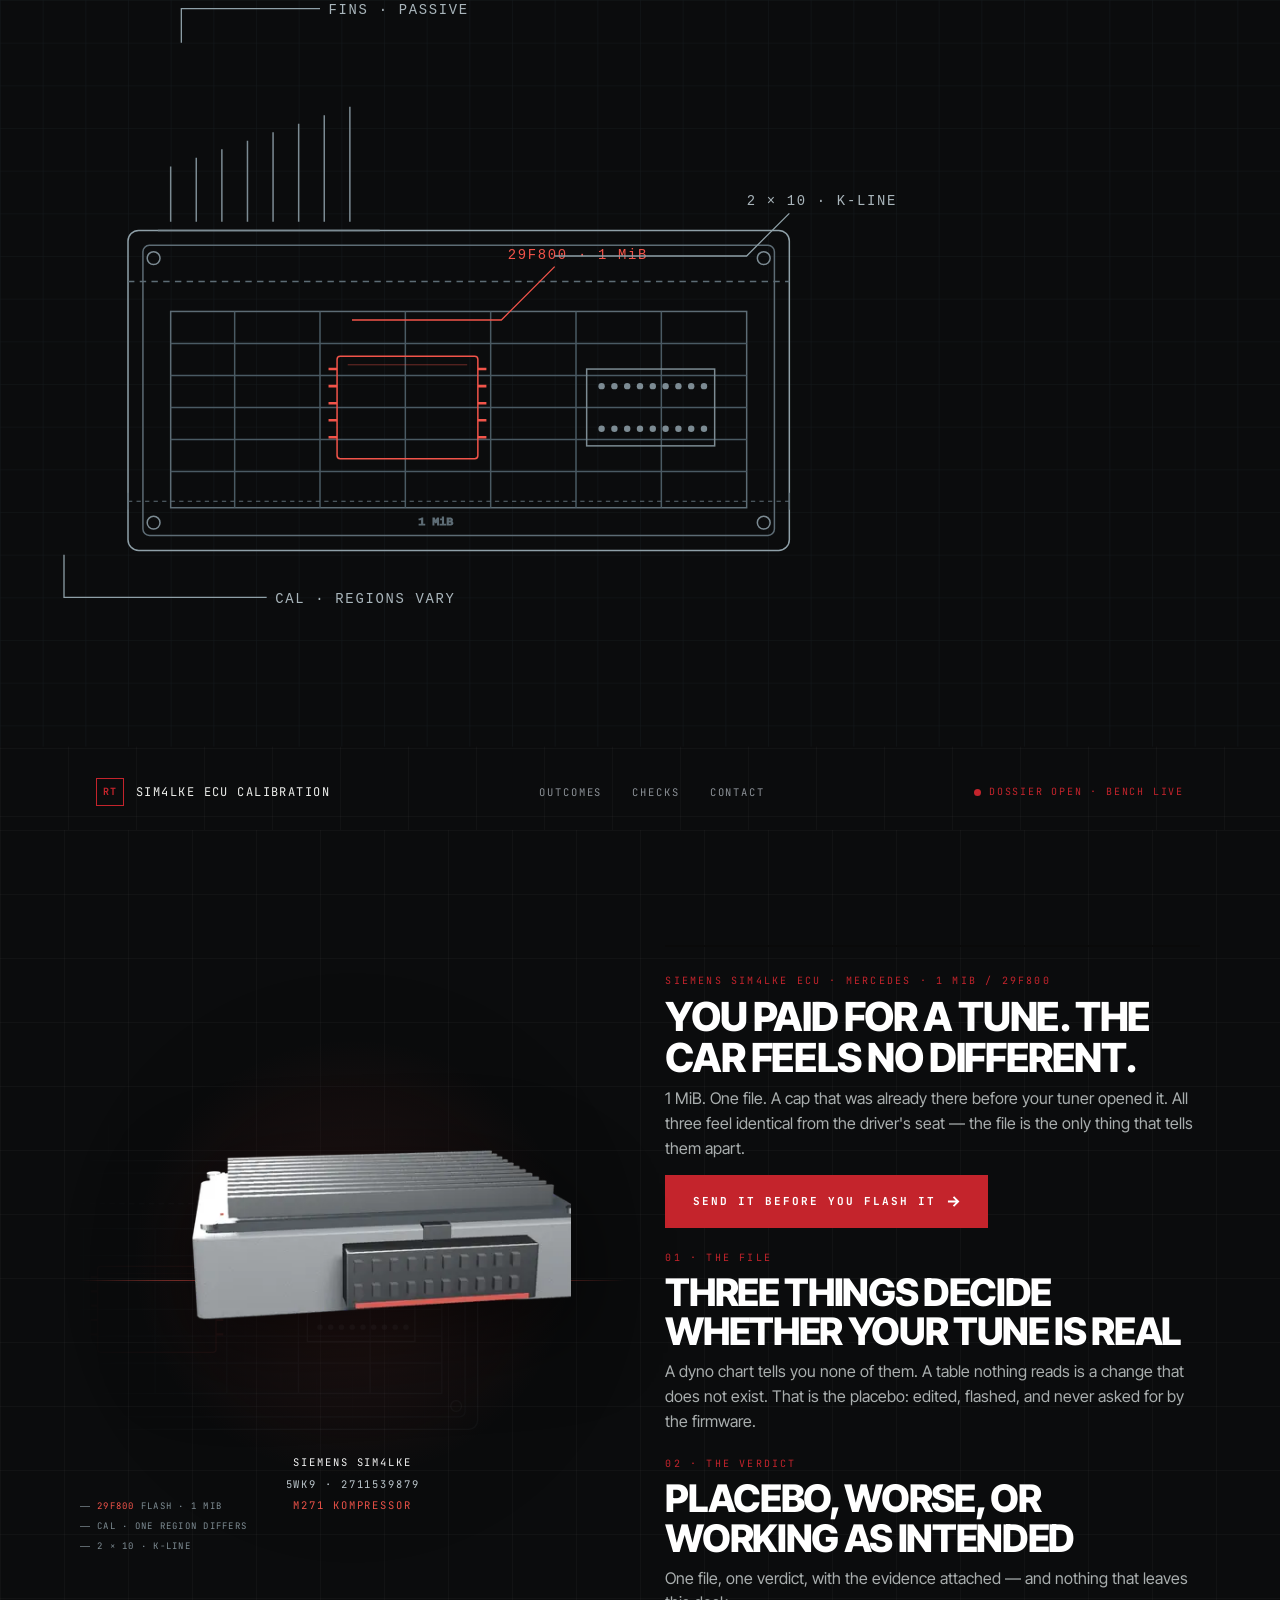
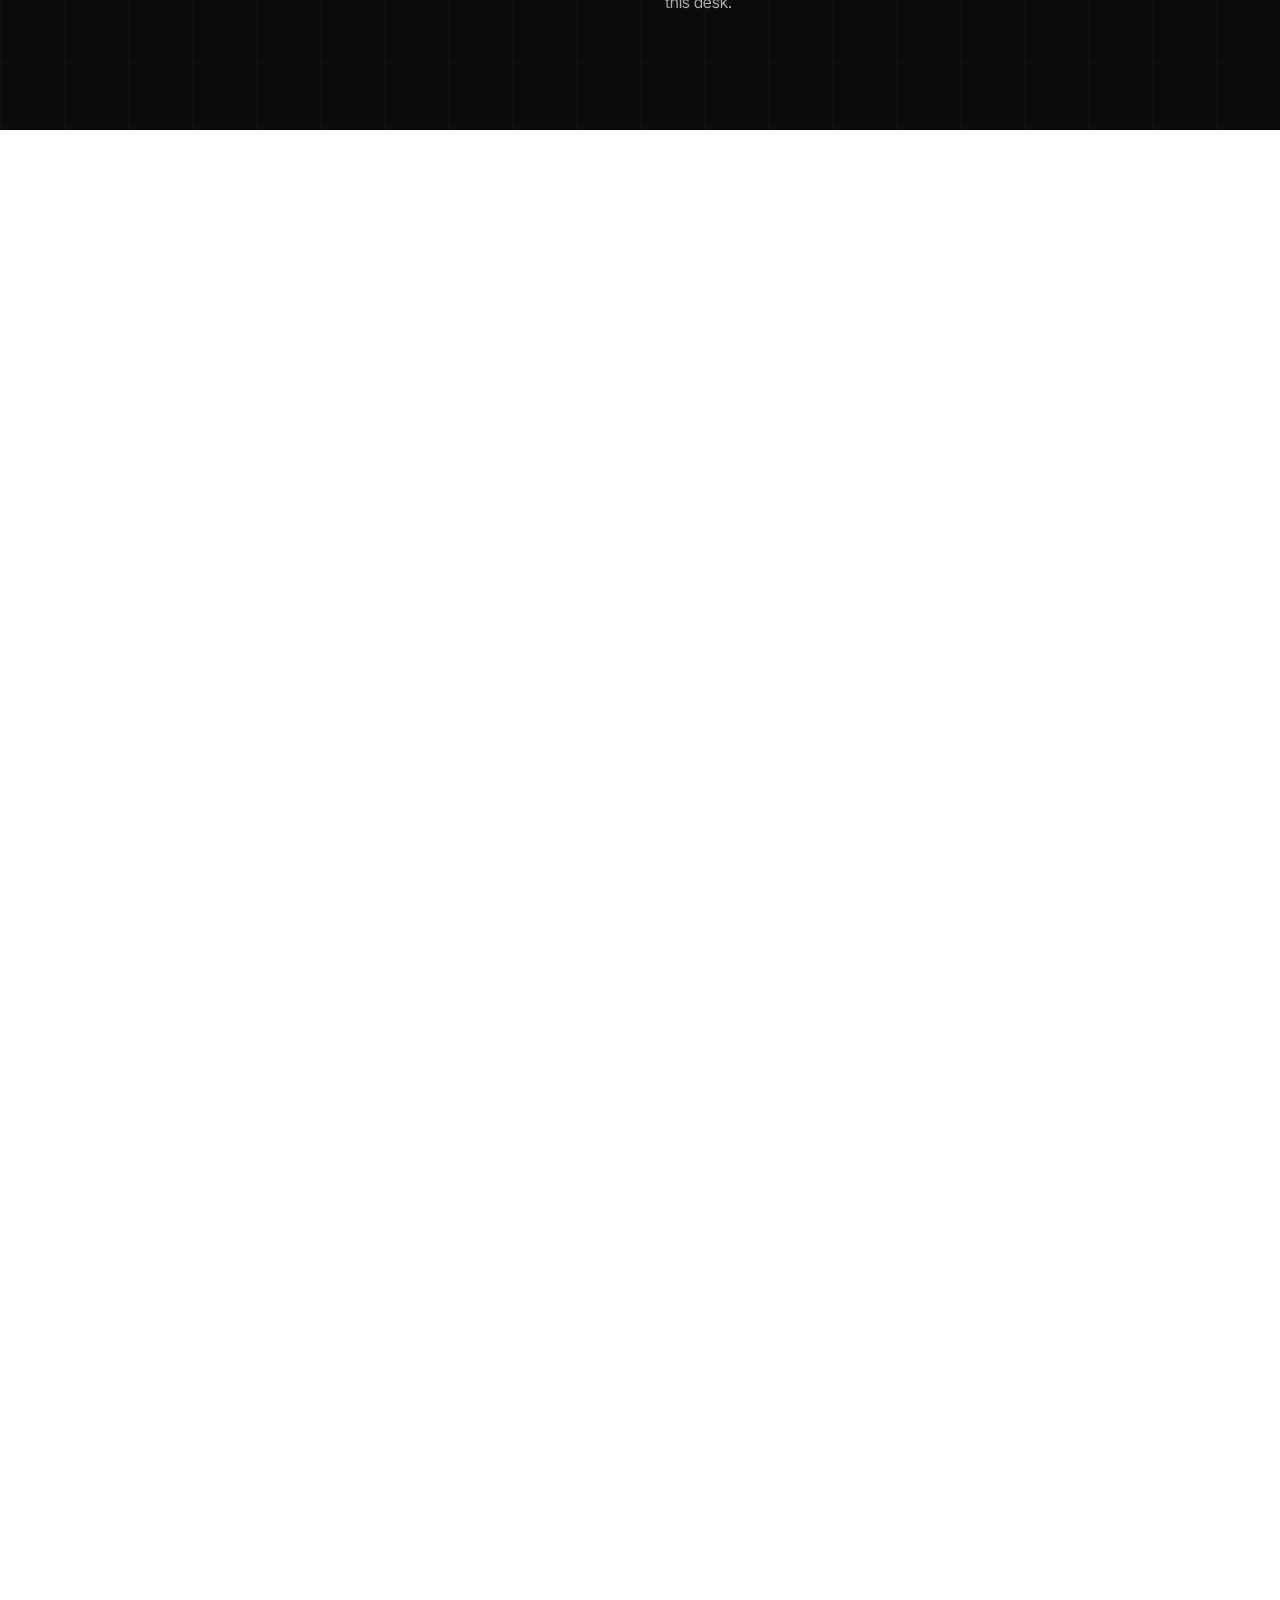
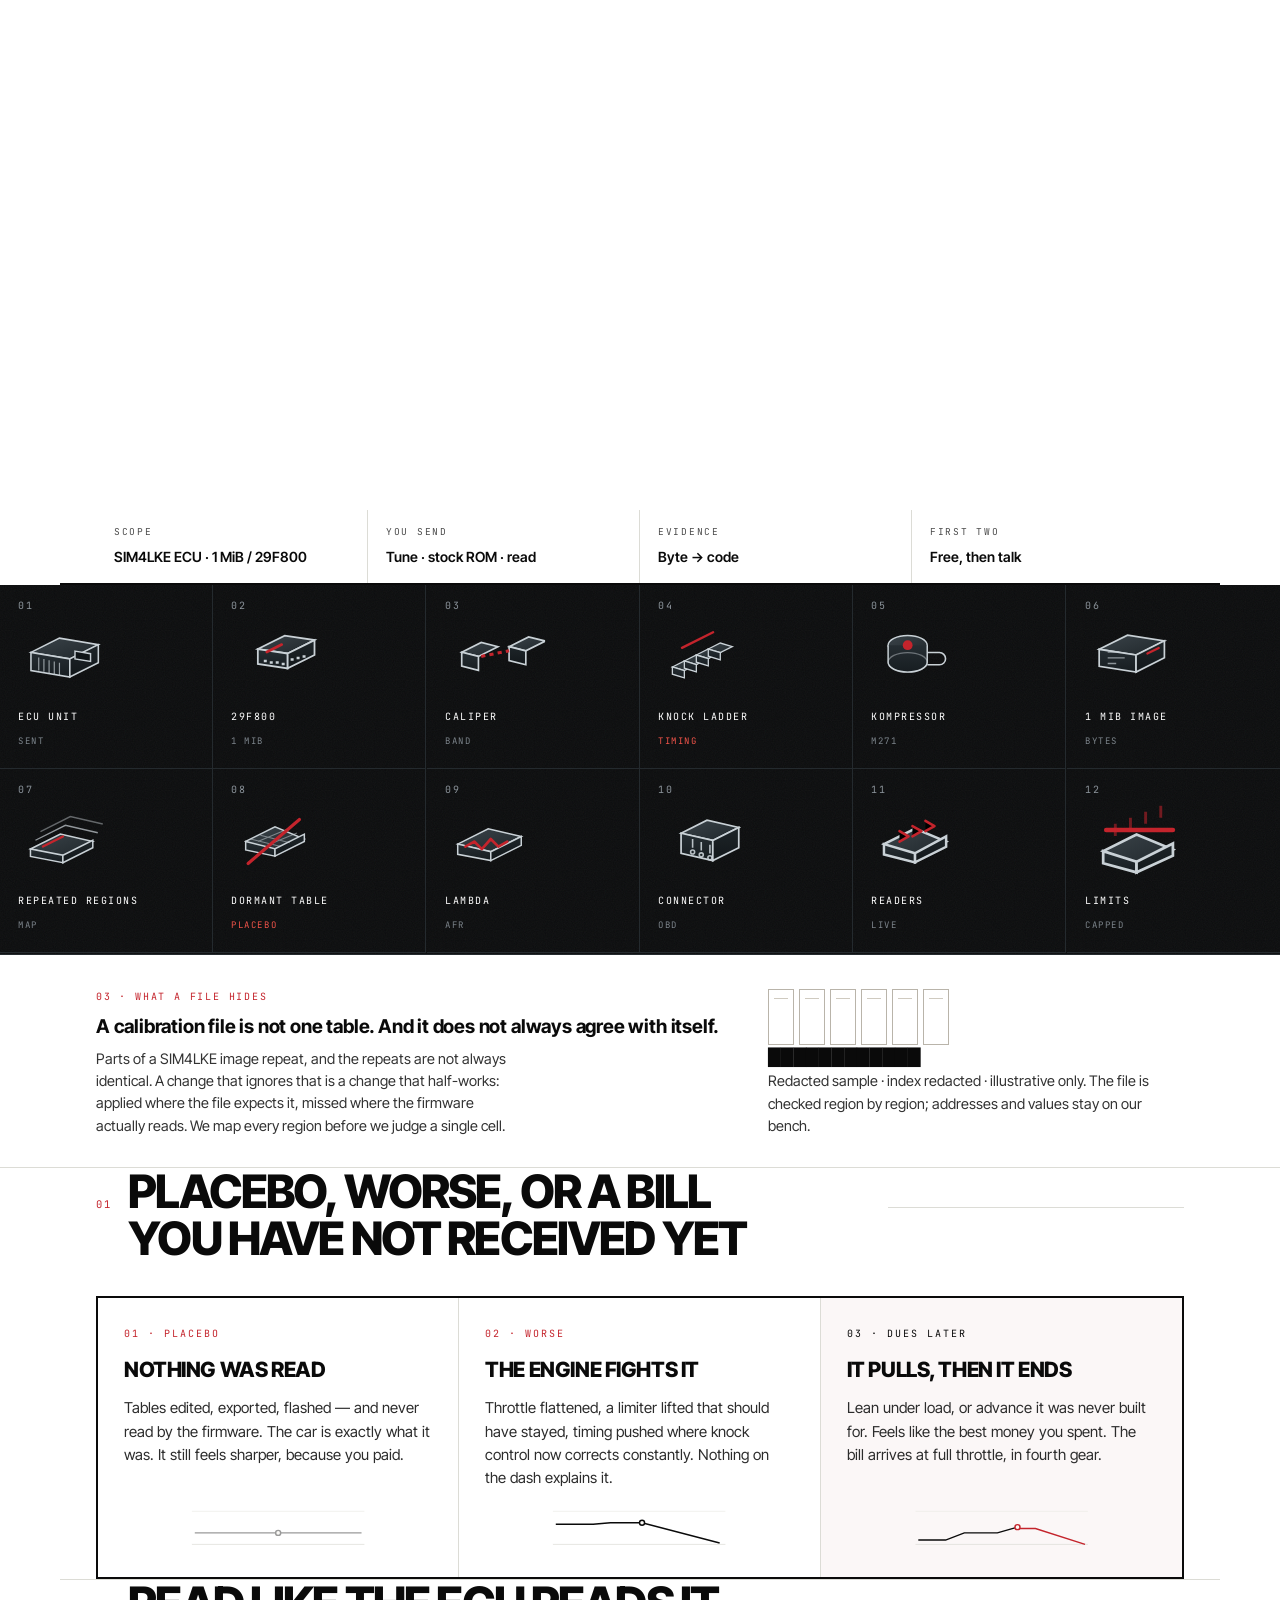
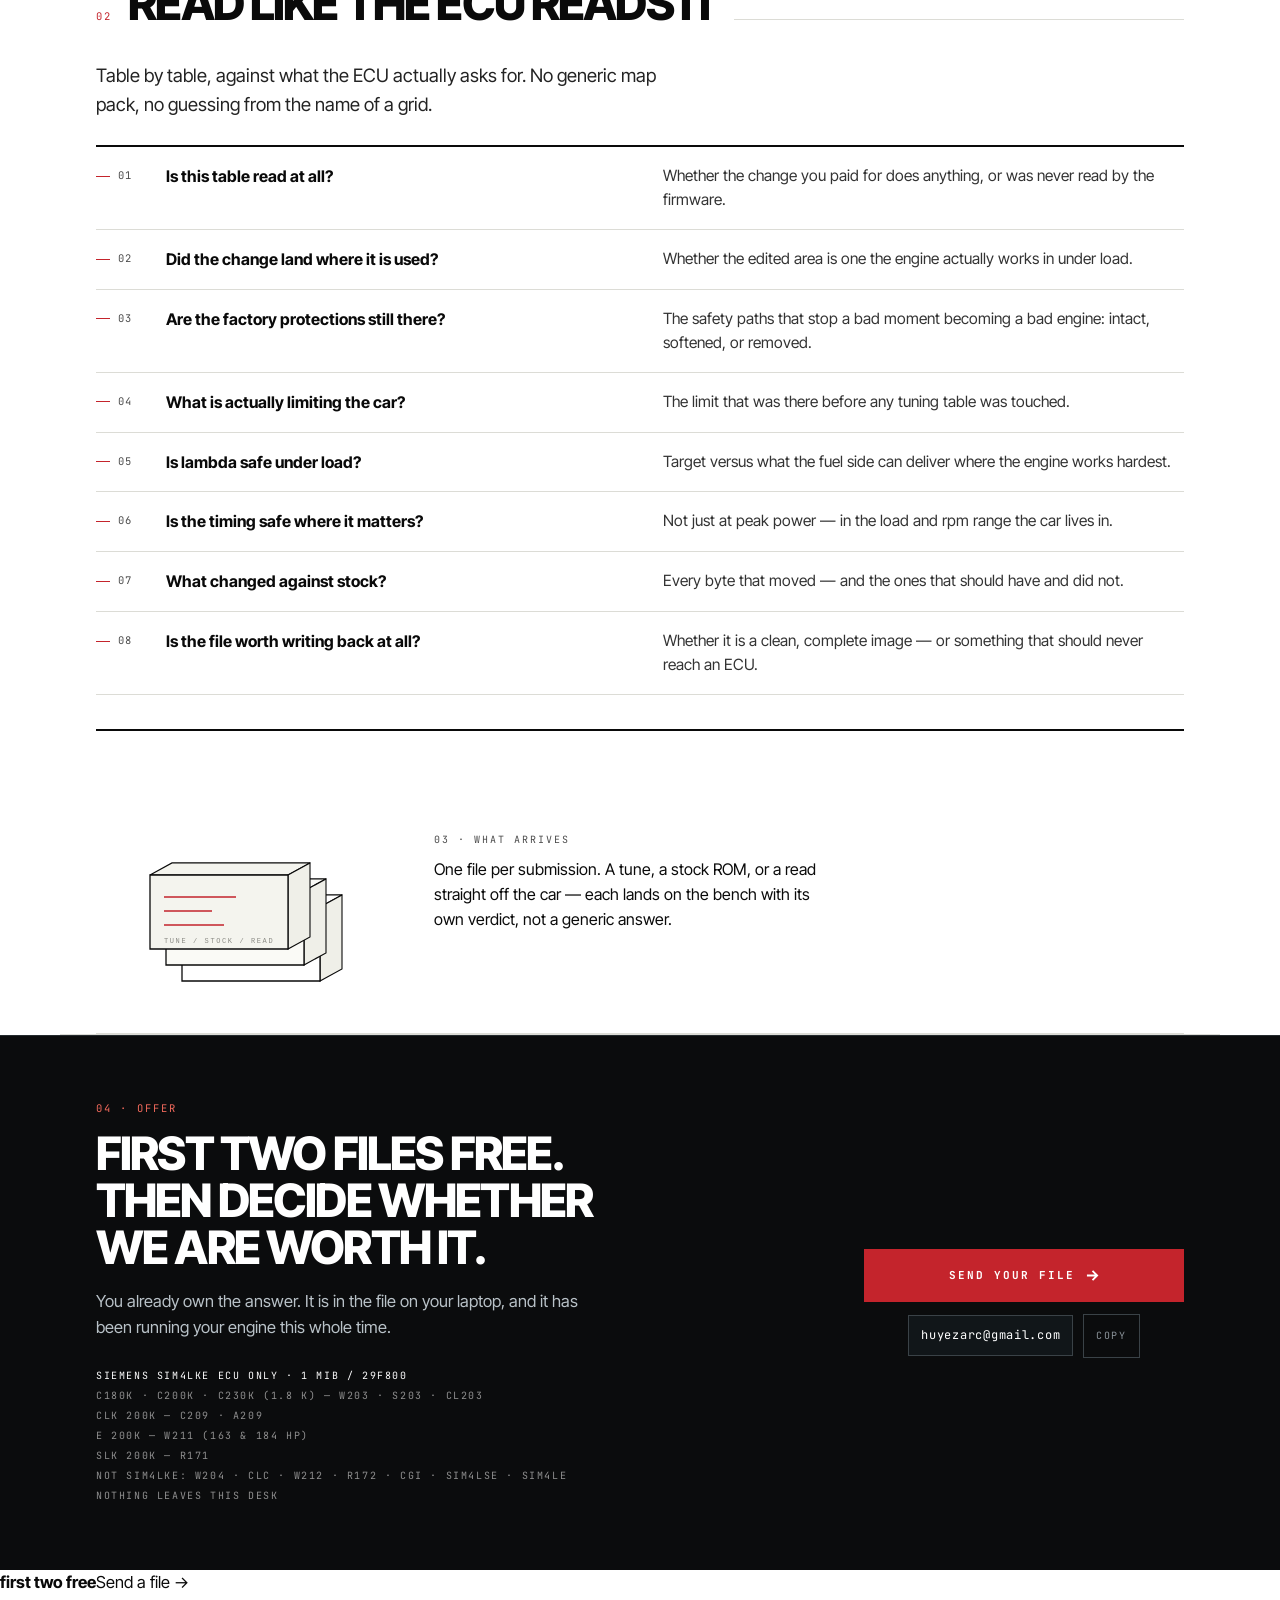
==== commit dc55bf77: "Site update" ====
--- a/index.html
+++ b/index.html
@@ -221,14 +221,14 @@
   <text x="308" y="13">FINS · PASSIVE</text>
 
   <path d="M60 520 L60 560 L250 560" stroke="#8fa0a8" stroke-width="1.2" fill="none"/>
-  <text x="258" y="565">CAL × 10 · ONE VARIES</text>
+  <text x="258" y="565">CAL · REGIONS VARY</text>
  </g>
 
  <!-- dimension -->
  <g stroke="#5d6c75" stroke-width="1" fill="#93a1a8" font-family="ui-monospace,monospace" font-size="11">
   <path d="M120 470h620" stroke-dasharray="4 4"/>
   <path d="M120 462v16M740 462v16"/>
-  <text x="392" y="492" fill="#7c8b93">1 048 576 B</text>
+  <text x="392" y="492" fill="#7c8b93">1 MiB</text>
  </g>
 </svg>
   <div class="wrap hdbar">
@@ -306,28 +306,7 @@
   </g>
  </g>
 
- <!-- callouts -->
- <g font-family="ui-monospace,monospace" font-size="13" letter-spacing="1.6" fill="#a9b5bb">
-  <path d="M330 300 L470 300 L520 250" stroke="#f2544a" stroke-width="1.2" fill="none"/>
-  <text x="476" y="243" fill="#f2544a">29F800 · 1 MiB</text>
-
-  <path d="M520 240 L700 240 L740 200" stroke="#8fa0a8" stroke-width="1.2" fill="none"/>
-  <text x="700" y="192">2 × 10 · K-LINE</text>
-
-  <path d="M170 40 L170 8 L300 8" stroke="#8fa0a8" stroke-width="1.2" fill="none"/>
-  <text x="308" y="13">FINS · PASSIVE</text>
-
-  <path d="M60 520 L60 560 L250 560" stroke="#8fa0a8" stroke-width="1.2" fill="none"/>
-  <text x="258" y="565">CAL × 10 · ONE VARIES</text>
- </g>
-
- <!-- dimension -->
- <g stroke="#5d6c75" stroke-width="1" fill="#93a1a8" font-family="ui-monospace,monospace" font-size="11">
-  <path d="M120 470h620" stroke-dasharray="4 4"/>
-  <path d="M120 462v16M740 462v16"/>
-  <text x="392" y="492" fill="#7c8b93">1 048 576 B</text>
- </g>
-</svg></div>
+ </svg></div>
       <div class="scene" id="scene">
         <div class="face f-top"></div><div class="face f-bottom"></div>
         <div class="face f-left"></div><div class="face f-right"></div>
@@ -342,7 +321,7 @@
       <div class="chipcard"><div><b>29F800</b><span>1 MiB &#183; PSOP-44</span></div></div>
       <div class="callouts" aria-hidden="true">
         <span><b>29F800</b> flash &#183; 1 MiB</span>
-        <span>cal &#215; 10 &#183; one varies</span>
+        <span>cal &#183; one region differs</span>
         <span>2 &#215; 10 &#183; k-line</span>
       </div>
       <img class="turbine" src="assets/img/ecu-turntable.webp" alt="Siemens SIM4LKE ECU, M271 Kompressor" decoding="async" width="480" height="480">
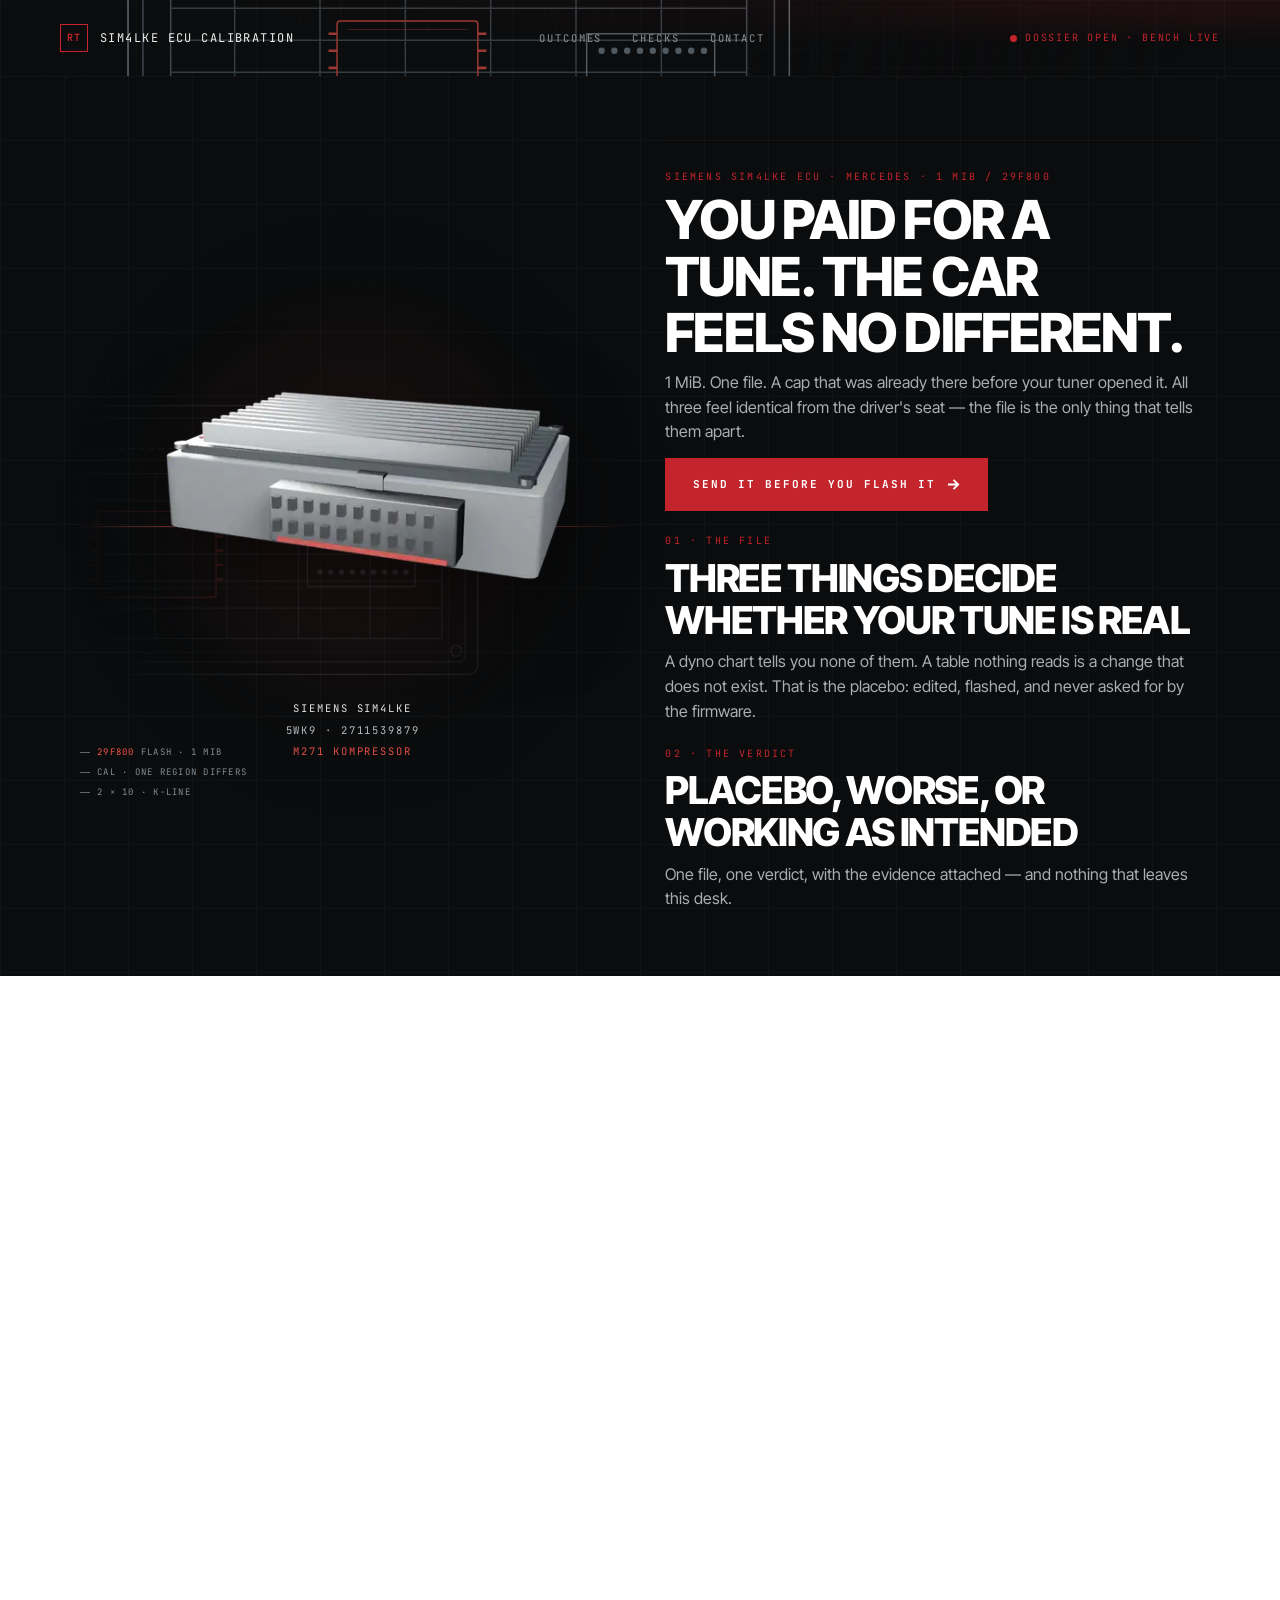
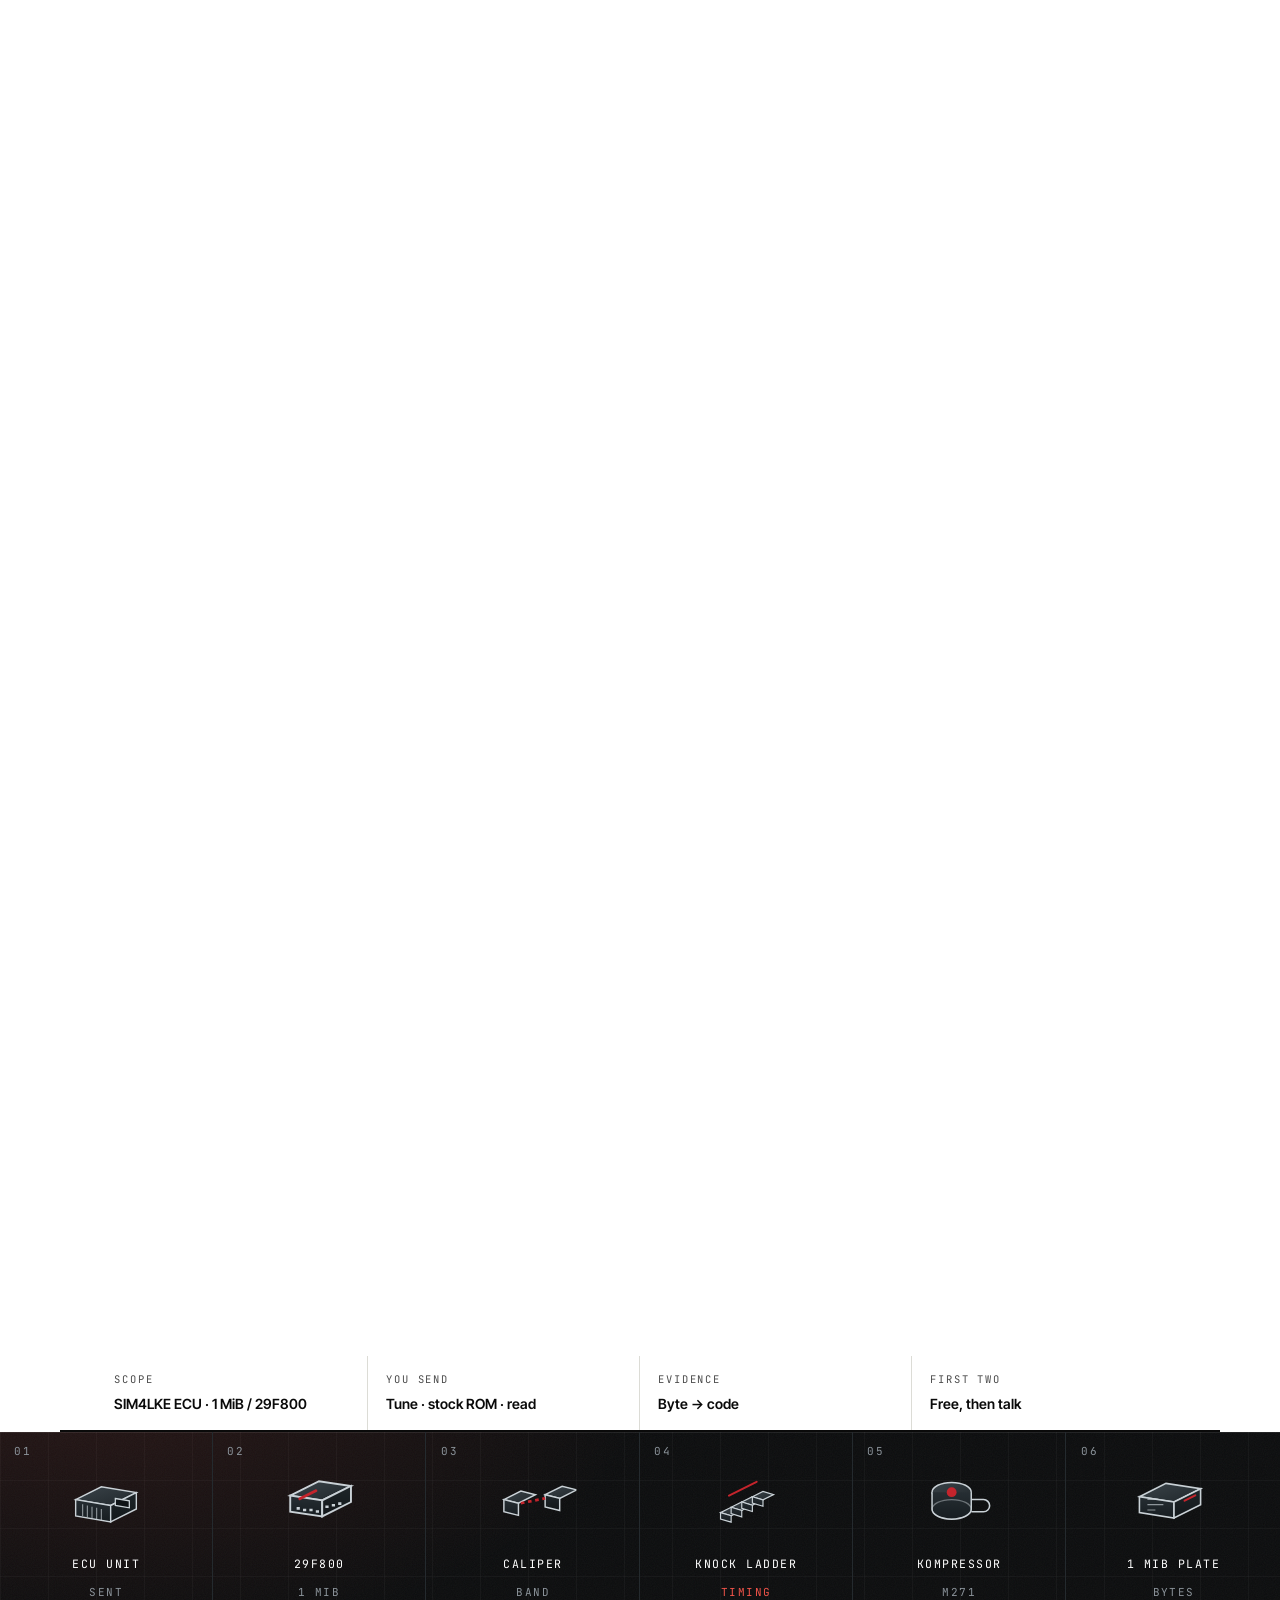
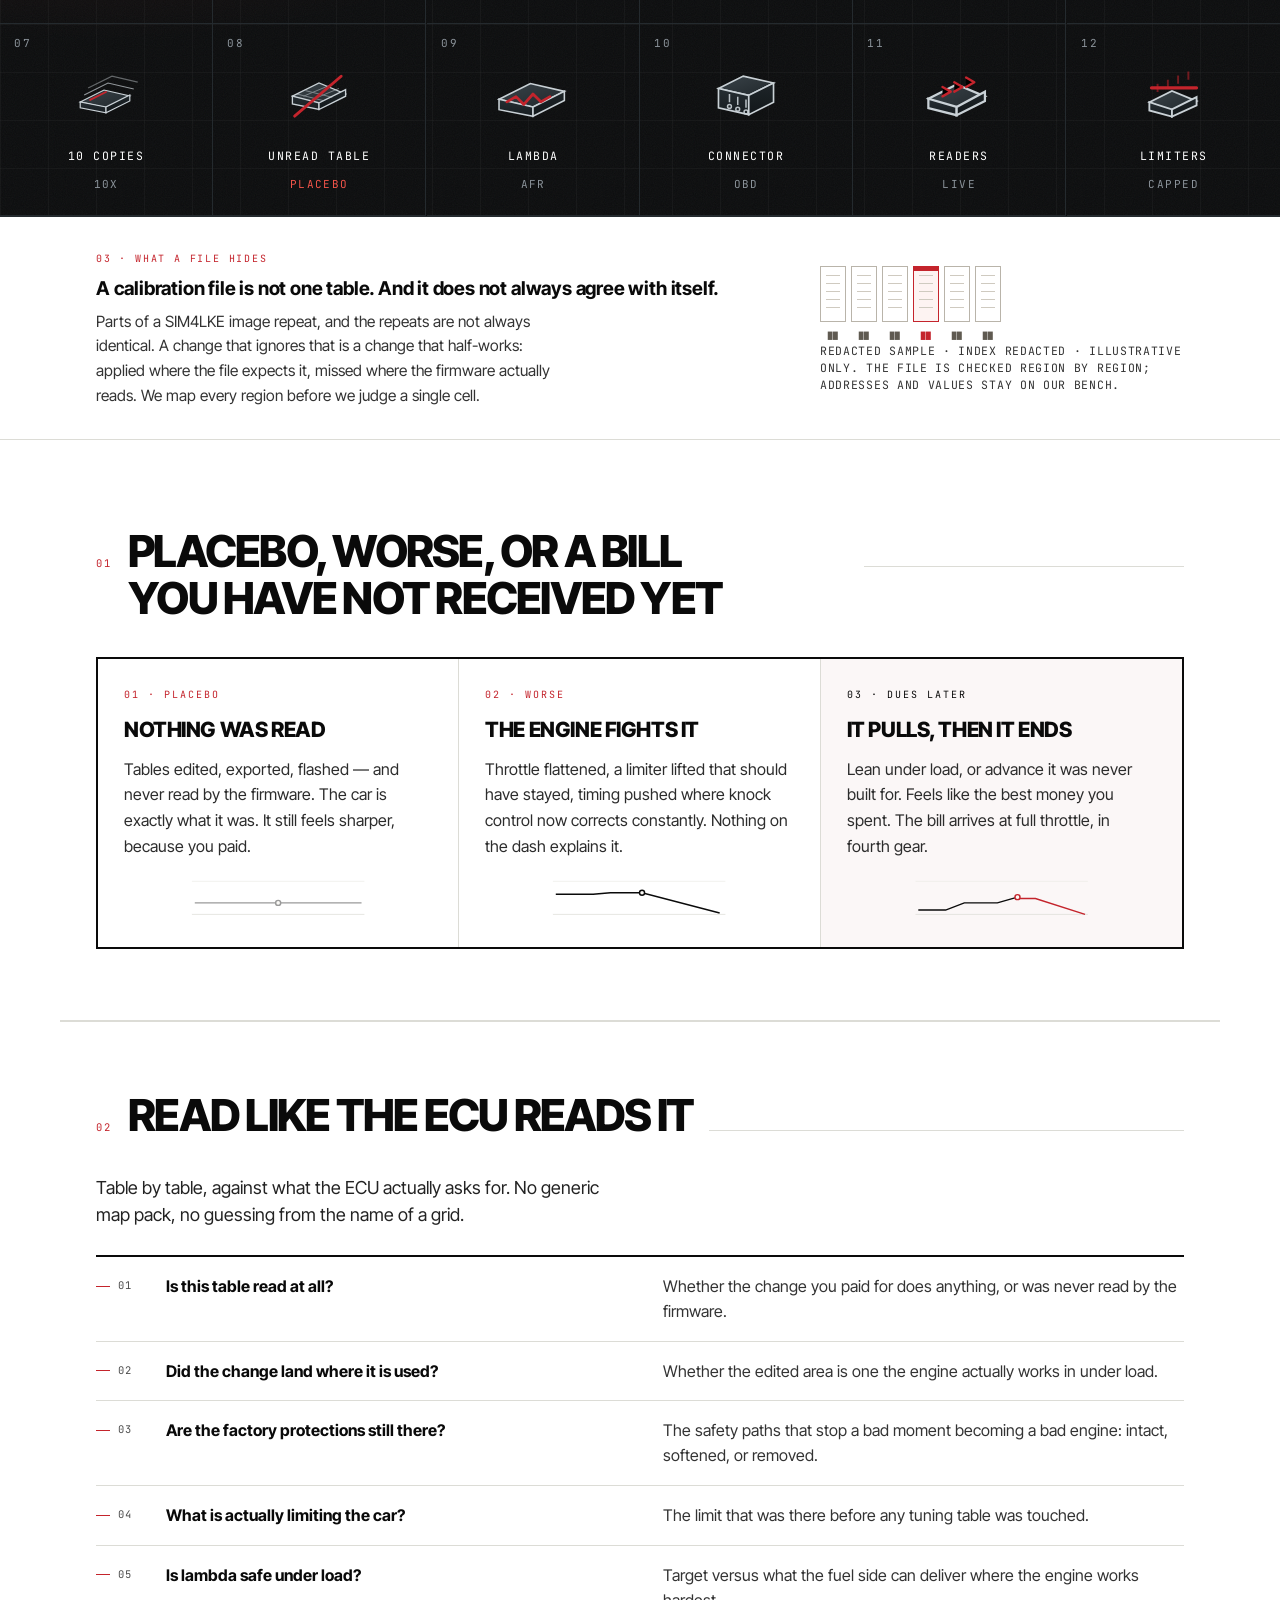
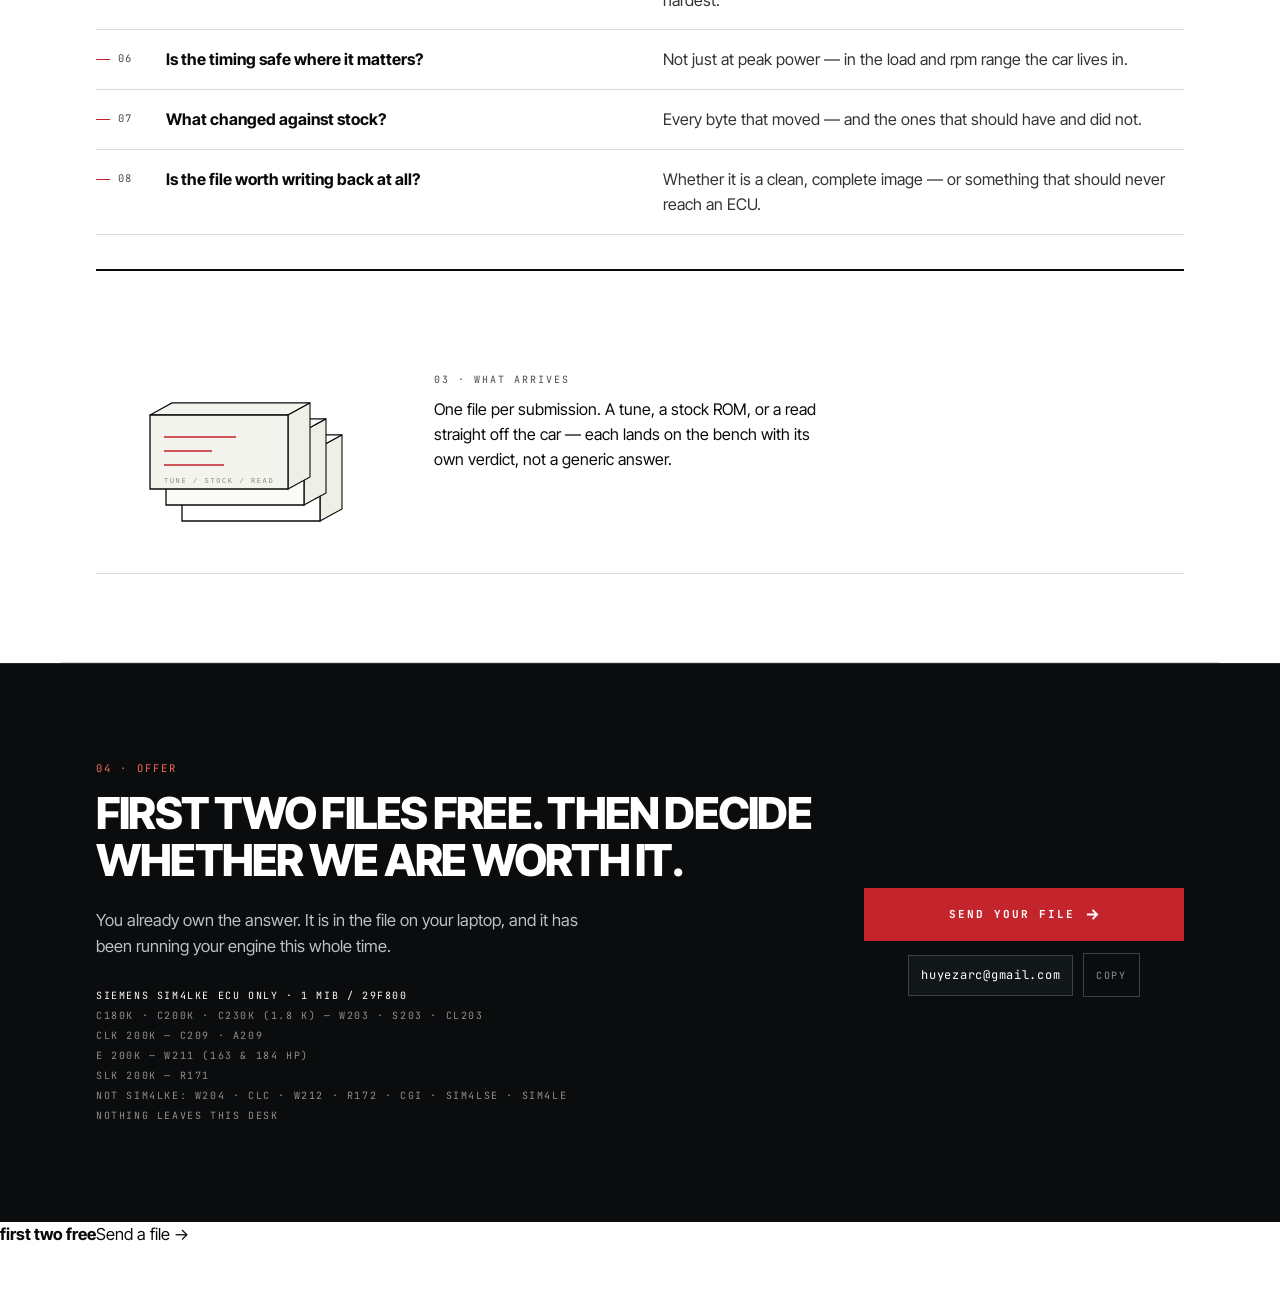
==== commit 8a70209f: "Site update" ====
--- a/index.html
+++ b/index.html
@@ -87,7 +87,7 @@
     <path d="M44 35l8-4" stroke="#c4242c" stroke-width="1.6" stroke-linecap="round"/>
   </symbol>
 
-  <!-- 7 repeated regions -->
+  <!-- 7 10 copies -->
   <symbol id="i-copies" viewBox="0 0 72 72">
     <path d="M10 44l24-12 26 6-24 12z" fill="url(#T)" stroke="currentColor" stroke-width="1.2"/>
     <path d="M10 44v6l26 5v-6z" fill="url(#L)" stroke="currentColor" stroke-width="1.2"/>
@@ -97,7 +97,7 @@
     <path d="M20 42l16-8" stroke="#c4242c" stroke-width="1.9" stroke-linecap="round"/>
   </symbol>
 
-  <!-- 8 dormant table -->
+  <!-- 8 unread table -->
   <symbol id="i-unread" viewBox="0 0 72 72">
     <path d="M12 38l24-12 24 10-24 12z" fill="url(#T)" stroke="currentColor" stroke-width="1.2"/>
     <path d="M12 38v7l24 5v-6z" fill="url(#L)" stroke="currentColor" stroke-width="1.2"/>
@@ -231,10 +231,12 @@
   <text x="392" y="492" fill="#7c8b93">1 MiB</text>
  </g>
 </svg>
-  <div class="wrap hdbar">
-    <a class="hdbrand" href="index.html"><span class="mark">RT</span> SIM4LKE ECU Calibration</a>
-    <nav class="hdnav" aria-label="Page sections"><a href="#outcomes">Outcomes</a><a href="#checks">Checks</a><a href="contact.html">Contact</a></nav>
-    <span class="live"><i></i>dossier open &#183; bench live</span>
+  <div class="hdbar">
+    <div class="hdwrap">
+      <a class="hdbrand" href="index.html"><span class="mark">RT</span> SIM4LKE ECU Calibration</a>
+      <nav class="hdnav" aria-label="Page sections"><a href="#outcomes">Outcomes</a><a href="#checks">Checks</a><a href="contact.html">Contact</a></nav>
+      <span class="live"><i></i>dossier open &#183; bench live</span>
+    </div>
   </div>
 </header>
 
@@ -362,18 +364,18 @@
 </dl>
 
 <div class="iconslab"><div class="strip">
-    <div class="tile"><span class="idx">01</span><svg viewBox="0 0 72 72" style="--s:1.06" aria-hidden="true"><use href="#i-ecu"/></svg><span class="k">ECU unit</span><span class="v">SENT</span></div>
-    <div class="tile"><span class="idx">02</span><svg viewBox="0 0 72 72" style="--s:1.22" aria-hidden="true"><use href="#i-chip"/></svg><span class="k">29F800</span><span class="v">1 MiB</span></div>
-    <div class="tile"><span class="idx">03</span><svg viewBox="0 0 72 72" style="--s:1.14" aria-hidden="true"><use href="#i-caliper"/></svg><span class="k">Caliper</span><span class="v">BAND</span></div>
-    <div class="tile"><span class="idx">04</span><svg viewBox="0 0 72 72" style="--s:0.98" aria-hidden="true"><use href="#i-knock"/></svg><span class="k">Knock ladder</span><span class="v hot">TIMING</span></div>
-    <div class="tile"><span class="idx">05</span><svg viewBox="0 0 72 72" style="--s:1.0" aria-hidden="true"><use href="#i-comp"/></svg><span class="k">Kompressor</span><span class="v">M271</span></div>
-    <div class="tile"><span class="idx">06</span><svg viewBox="0 0 72 72" style="--s:1.16" aria-hidden="true"><use href="#i-plate"/></svg><span class="k">1 MiB image</span><span class="v">BYTES</span></div>
-    <div class="tile"><span class="idx">07</span><svg viewBox="0 0 72 72" style="--s:1.02" aria-hidden="true"><use href="#i-copies"/></svg><span class="k">Repeated regions</span><span class="v">MAP</span></div>
-    <div class="tile"><span class="idx">08</span><svg viewBox="0 0 72 72" style="--s:1.0" aria-hidden="true"><use href="#i-unread"/></svg><span class="k">Dormant table</span><span class="v hot">PLACEBO</span></div>
-    <div class="tile"><span class="idx">09</span><svg viewBox="0 0 72 72" style="--s:1.04" aria-hidden="true"><use href="#i-lambda"/></svg><span class="k">Lambda</span><span class="v">AFR</span></div>
+    <div class="tile"><span class="idx">01</span><svg viewBox="0 0 72 72" style="--s:1.0" aria-hidden="true"><use href="#i-ecu"/></svg><span class="k">ECU unit</span><span class="v">SENT</span></div>
+    <div class="tile"><span class="idx">02</span><svg viewBox="0 0 72 72" style="--s:1.37" aria-hidden="true"><use href="#i-chip"/></svg><span class="k">29F800</span><span class="v">1 MiB</span></div>
+    <div class="tile"><span class="idx">03</span><svg viewBox="0 0 72 72" style="--s:1.04" aria-hidden="true"><use href="#i-caliper"/></svg><span class="k">Caliper</span><span class="v">BAND</span></div>
+    <div class="tile"><span class="idx">04</span><svg viewBox="0 0 72 72" style="--s:0.91" aria-hidden="true"><use href="#i-knock"/></svg><span class="k">Knock ladder</span><span class="v hot">TIMING</span></div>
+    <div class="tile"><span class="idx">05</span><svg viewBox="0 0 72 72" style="--s:1.05" aria-hidden="true"><use href="#i-comp"/></svg><span class="k">Kompressor</span><span class="v">M271</span></div>
+    <div class="tile"><span class="idx">06</span><svg viewBox="0 0 72 72" style="--s:1.14" aria-hidden="true"><use href="#i-plate"/></svg><span class="k">1 MiB plate</span><span class="v">BYTES</span></div>
+    <div class="tile"><span class="idx">07</span><svg viewBox="0 0 72 72" style="--s:0.85" aria-hidden="true"><use href="#i-copies"/></svg><span class="k">10 copies</span><span class="v">10x</span></div>
+    <div class="tile"><span class="idx">08</span><svg viewBox="0 0 72 72" style="--s:0.95" aria-hidden="true"><use href="#i-unread"/></svg><span class="k">Unread table</span><span class="v hot">PLACEBO</span></div>
+    <div class="tile"><span class="idx">09</span><svg viewBox="0 0 72 72" style="--s:1.12" aria-hidden="true"><use href="#i-lambda"/></svg><span class="k">Lambda</span><span class="v">AFR</span></div>
     <div class="tile"><span class="idx">10</span><svg viewBox="0 0 72 72" style="--s:1.18" aria-hidden="true"><use href="#i-conn"/></svg><span class="k">Connector</span><span class="v">OBD</span></div>
-    <div class="tile"><span class="idx">11</span><svg viewBox="0 0 72 72" style="--s:1.06" aria-hidden="true"><use href="#i-readers"/></svg><span class="k">Readers</span><span class="v">LIVE</span></div>
-    <div class="tile"><span class="idx">12</span><svg viewBox="0 0 72 72" style="--s:1.24" aria-hidden="true"><use href="#i-limiter"/></svg><span class="k">Limits</span><span class="v">CAPPED</span></div>
+    <div class="tile"><span class="idx">11</span><svg viewBox="0 0 72 72" style="--s:1.01" aria-hidden="true"><use href="#i-readers"/></svg><span class="k">Readers</span><span class="v">LIVE</span></div>
+    <div class="tile"><span class="idx">12</span><svg viewBox="0 0 72 72" style="--s:0.88" aria-hidden="true"><use href="#i-limiter"/></svg><span class="k">Limiters</span><span class="v">CAPPED</span></div>
 </div></div><section class="evband" id="evidence"><div class="wrap in">
   <div>
     <div class="lbl">03 &#183; what a file hides</div>
@@ -502,6 +504,16 @@
     var prog = document.querySelector('.prog');
     var reduce = window.matchMedia('(prefers-reduced-motion: reduce)').matches;
 
+    // the bar is fixed; give it a solid backdrop as soon as the hero leaves
+    var hb = document.querySelector('.hdbar');
+    if (hb) {
+      var barState = function () { hb.classList.toggle('scrolled', scrollY > 8); };
+      addEventListener('scroll', barState, { passive: true });
+      addEventListener('resize', barState);
+      barState();
+    }
+
+
 
 
 
--- a/assets/style.css
+++ b/assets/style.css
@@ -400,8 +400,8 @@
 
 /* hero stage: scan line + idle bob (motion, not decoration) */
 .pin .visual{overflow:visible;position:relative}
-.pin .visual .benchbg{position:absolute;inset:-6% -10%;opacity:.085;pointer-events:none;z-index:0;
-  filter:blur(.4px);-webkit-mask-image:radial-gradient(58% 62% at 50% 48%,#000 30%,transparent 78%);
+.pin .visual .benchbg{position:absolute;inset:-6% -10%;opacity:.20;pointer-events:none;z-index:0;
+  filter:blur(.3px);-webkit-mask-image:radial-gradient(58% 62% at 50% 48%,#000 30%,transparent 78%);
   mask-image:radial-gradient(58% 62% at 50% 48%,#000 30%,transparent 78%)}
 .pin .visual .benchbg svg{width:100%;height:100%;display:block}
 .pin .visual .turbine,.pin .visual .scene{position:relative;z-index:1;will-change:transform}
@@ -460,56 +460,55 @@
   .prog{display:none}
 }
 
-/* idle life: each icon floats on its own phase */
-.iconslab .tile svg{animation:icfloat 8.5s ease-in-out infinite}
-.iconslab .tile:nth-child(2n) svg{animation-delay:-2.1s}
-.iconslab .tile:nth-child(3n) svg{animation-delay:-3.6s}
-.iconslab .tile:nth-child(4n) svg{animation-delay:-5.2s}
-@keyframes icfloat{0%,100%{translate:0 0}50%{translate:0 -4px}}
-
-/* cursor tilt: JS sets --tx/--ty per tile */
+/* No idle drift: a staggered float moved each icon 0-4px out of line with its own label,
+   which reads as an untidy grid. Motion is reserved for hover/focus. */
 .iconslab .tile{transform:perspective(700px) rotateX(var(--tx,0deg)) rotateY(var(--ty,0deg));
   transition:transform .35s cubic-bezier(.2,.8,.2,1),background .35s}
 .iconslab .tile:hover{background:#101518}
 
-/* hover: a full turn plus the red rule sweeping under the label */
-.iconslab .tile svg{transition:transform .9s cubic-bezier(.2,.8,.2,1),opacity .2s}
+.iconslab .tile svg{transition:transform .45s cubic-bezier(.2,.8,.2,1),opacity .2s}
 .iconslab .tile:hover svg,.iconslab .tile:focus-within svg{
-  animation:none;opacity:1;transform:scale(calc(var(--s,1) * 1.08)) rotateY(360deg)}
+  opacity:1;transform:translateY(-4px) scale(calc(var(--s,1) * 1.06))}
 .iconslab .tile .k{position:relative}
-.iconslab .tile .k::after{content:"";position:absolute;left:0;bottom:-6px;height:2px;width:0;background:#f2544a;
-  transition:width .45s cubic-bezier(.2,.8,.2,1)}
-.iconslab .tile:hover .k::after,.iconslab .tile:focus-within .k::after{width:100%}
+.iconslab .tile .k::after{content:"";position:absolute;left:50%;bottom:-7px;height:2px;width:0;
+  background:#f2544a;transform:translateX(-50%);transition:width .45s cubic-bezier(.2,.8,.2,1)}
+.iconslab .tile:hover .k::after,.iconslab .tile:focus-within .k::after{width:26px}
 .iconslab .tile:hover .idx{color:#f2544a}
 
 @media(prefers-reduced-motion:reduce){
-  .iconslab .tile svg{animation:none;transition:none}
-  .iconslab .tile:hover svg{transform:scale(var(--s,1))}
+  .iconslab .tile svg{transition:none}
+  .iconslab .tile:hover svg,.iconslab .tile:focus-within svg{transform:scale(var(--s,1))}
   .iconslab .tile{transform:none}
 }
-.iconslab{background:#0b0c0d;color:#e9edf0;border-bottom:1px solid #242a2e;position:relative;z-index:2}
+.iconslab{color:#e9edf0;border-bottom:1px solid #242a2e;position:relative;z-index:2;
+  background-color:#0b0c0d;
+  background-image:
+    radial-gradient(70% 120% at 8% -20%,rgba(242,84,74,.13),transparent 62%),
+    linear-gradient(to right,rgba(255,255,255,.032) 1px,transparent 1px),
+    linear-gradient(to bottom,rgba(255,255,255,.032) 1px,transparent 1px);
+  background-size:auto,48px 48px,48px 48px;
+  box-shadow:inset 0 1px 0 rgba(255,255,255,.05)}
 .iconslab::after{content:"";position:absolute;inset:0;pointer-events:none;opacity:.05;mix-blend-mode:screen;
   background-image:url("data:image/svg+xml;utf8,<svg xmlns='http://www.w3.org/2000/svg' width='160' height='160'><filter id='n'><feTurbulence type='fractalNoise' baseFrequency='.9' numOctaves='3'/></filter><rect width='160' height='160' filter='url(%23n)'/></svg>")}
 .iconslab .strip{display:grid;grid-template-columns:repeat(6,minmax(0,1fr));max-width:none}
-.iconslab .tile{position:relative;z-index:1;padding:26px 18px 20px;border-right:1px solid #242a2e;
-  border-bottom:1px solid #242a2e;display:grid;justify-items:start;gap:10px;overflow:hidden;min-width:0}
+.iconslab .tile{position:relative;z-index:1;padding:28px 16px 22px;border-right:1px solid #242a2e;
+  border-bottom:1px solid #242a2e;display:grid;justify-items:center;text-align:center;gap:11px;
+  overflow:hidden;min-width:0}
 .iconslab .tile:nth-child(6n){border-right:0}
-.iconslab .tile .idx{position:absolute;left:18px;top:16px;font-family:var(--mono);font-size:10px;
-  line-height:1;letter-spacing:.18em;color:#8b939a}
-.iconslab .tile svg{width:88px;height:88px;color:#c9d1d6;display:block;opacity:1;
-  transform:scale(var(--s,1));transform-origin:left center;transition:transform .25s ease}
+.iconslab .tile .idx{position:absolute;left:14px;top:14px;font-family:var(--mono);font-size:10.5px;
+  line-height:1;letter-spacing:.16em;color:#8b939a}
+.iconslab .tile svg{width:84px;height:84px;color:#c9d1d6;display:block;opacity:1;
+  transform:scale(var(--s,1));transform-origin:center center}
 .iconslab .tile{perspective:600px}
-.iconslab .tile:hover svg,.iconslab .tile:focus-within svg{opacity:1;
-  transform:translateY(-3px) scale(1.04)}
 .iconslab .tile:focus-within{outline:2px solid #f2544a;outline-offset:-3px}
-.iconslab .tile .k{font-family:var(--mono);font-size:10px;letter-spacing:.15em;text-transform:uppercase;color:#fff}
-.iconslab .tile .v{font-family:var(--mono);font-size:9px;letter-spacing:.18em;text-transform:uppercase;color:#7d858c}
+.iconslab .tile .k{font-family:var(--mono);font-size:11.5px;letter-spacing:.13em;text-transform:uppercase;color:#fff}
+.iconslab .tile .v{font-family:var(--mono);font-size:10.5px;letter-spacing:.15em;text-transform:uppercase;color:#8b939a}
 .iconslab .tile .v.hot{color:#f2544a}
 @media(max-width:980px){
   .iconslab .strip{grid-template-columns:repeat(2,minmax(0,1fr))}
-  .iconslab .tile{padding:18px 12px 14px}
+  .iconslab .tile{padding:20px 12px 16px;gap:9px}
   .iconslab .tile svg{width:64px;height:64px}
-  .iconslab .tile .idx{left:12px;top:12px;font-size:9px}
+  .iconslab .tile .idx{left:11px;top:11px;font-size:10px}
   .iconslab .tile:nth-child(6n){border-right:1px solid #242a2e}
   .iconslab .tile:nth-child(2n){border-right:0}
 }
@@ -522,7 +521,6 @@
   .iconslab .tile svg{width:56px;height:56px}
 }
 
-.mono,.iconslab .k,.iconslab .v,.evband .lbl{font-variant-numeric:tabular-nums}
 .evband{border-bottom:1px solid var(--rule);padding:34px 0 30px}
 .evband .in{display:grid;grid-template-columns:minmax(0,1fr) auto;gap:34px;align-items:center}
 .evband .lbl{font-family:var(--mono);font-size:10px;letter-spacing:.18em;text-transform:uppercase;color:var(--accent)}
@@ -531,14 +529,24 @@
 .evband .row{display:flex;gap:5px;align-items:flex-end}
 .evband .cpy{width:26px;height:56px;border:1px solid #b9b4aa;background:#fff;position:relative}
 .evband .cpy::before{content:"";position:absolute;left:5px;right:5px;top:8px;height:1px;background:#cfcac0;
+  box-shadow:0 8px 0 #cfcac0,0 16px 0 #cfcac0,0 24px 0 #cfcac0,0 32px 0 #cfcac0}
 .evband .cpy.alt{border-color:var(--accent);background:#fdf3f2}
 .evband .cpy.alt::after{content:"";position:absolute;left:-1px;right:-1px;top:-1px;height:5px;background:var(--accent)}
 .evband .idx{display:flex;gap:5px;margin-top:7px}
 .evband .idx span{width:26px;text-align:center;font-family:var(--mono);font-size:8px;letter-spacing:.06em;color:#5f5a51}
 .evband .idx span.hot{color:var(--accent);font-weight:700}
+@media(max-width:980px){
   .evband .in{grid-template-columns:1fr;gap:18px}
   .evband .cpy,.evband .idx span{width:22px}
   .evband .cpy{height:46px}
+}
+.hero-dark .blueprint{position:absolute;inset:0;width:100%;height:100%;opacity:.62;pointer-events:none;
+  -webkit-mask-image:linear-gradient(105deg,#000 0%,#000 58%,transparent 92%);
+  mask-image:linear-gradient(105deg,#000 0%,#000 58%,transparent 92%)}
+@media(max-width:980px){.hero-dark .blueprint{opacity:.3;
+  -webkit-mask-image:linear-gradient(180deg,#000 0%,transparent 92%);
+  mask-image:linear-gradient(180deg,#000 0%,transparent 92%)}}
+
 .rednote{font-family:var(--mono);font-size:9px;letter-spacing:.1em;text-transform:uppercase;color:#6b665c;margin:6px 0 0}
 .hero-dark .blueprint{position:absolute;inset:0;width:100%;height:100%;opacity:.62;pointer-events:none;
   -webkit-mask-image:linear-gradient(105deg,#000 0%,#000 58%,transparent 92%);
@@ -546,3 +554,45 @@
 @media(max-width:980px){.hero-dark .blueprint{opacity:.3;
   -webkit-mask-image:linear-gradient(180deg,#000 0%,transparent 92%);
   mask-image:linear-gradient(180deg,#000 0%,transparent 92%)}}
+
+.hero-dark{min-height:76px}
+/* the bar owns the full width; the inner wrap owns the 1200px gutter */
+.hero-dark .hdbar{position:fixed;left:0;right:0;top:0;z-index:70;padding:0;display:block;
+  background:transparent;border-bottom:1px solid transparent;
+  transition:background .25s ease,border-color .25s ease}
+.hero-dark .hdbar .hdwrap{display:flex;align-items:center;justify-content:space-between;gap:20px;width:100%;
+  max-width:1200px;margin:0 auto;padding:16px 20px}
+/* flat fill, not glass: the rest of the page is flat, keep the bar flat too */
+.hero-dark .hdbar.scrolled{background:#0b0c0d;border-bottom-color:#242a2e;
+  box-shadow:0 1px 0 rgba(255,255,255,.04)}
+/* anchor targets must clear the bar */
+main > section,.offer{scroll-margin-top:96px}
+/* one progress line is enough: the page rule at the very top already reads as progress */
+.prog{display:none}
+.gprog{z-index:95}
+@media(min-width:1500px){.hero-dark .hdbar .hdwrap{max-width:1320px}}
+@media(max-width:980px){.hero-dark .hdbar .hdwrap{flex-wrap:wrap;row-gap:10px;padding:12px 20px}}
+
+/* section rhythm: the blocks used to butt together (measured 0-1px) */
+#outcomes{padding-block:clamp(56px,7vw,88px) clamp(48px,5.5vw,72px)}
+#checks{padding-block:clamp(48px,5.5vw,72px) clamp(56px,7vw,88px)}
+#outcomes + #checks{border-top:1px solid var(--rule)}
+.offer{padding-block:clamp(64px,8vw,96px)}
+/* hierarchy: the hero headline was 40px while every section head was 50px */
+@media(min-width:1000px){
+  .pin .step h1{font-size:clamp(44px,4.2vw,60px);line-height:1.05}
+  .pin .step h2{font-size:clamp(30px,3vw,44px);line-height:1.1}
+}
+#outcomes .lab h2,#checks .lab h2,.offer h2{font-size:clamp(30px,4vw,44px);line-height:1.08}
+/* one body size instead of 14.5 / 15 / 15.5 / 16 / 16.5 */
+#outcomes .three article p{font-size:16px;line-height:1.6}
+#checks .q,#checks .a{font-size:16px;line-height:1.55}
+#checks .lede{font-size:clamp(17px,1.4vw,19px);line-height:1.55;margin-bottom:36px}
+.evband p{font-size:15.5px;line-height:1.6}
+.offer p{font-size:16.5px;line-height:1.6;margin-top:22px}
+/* micro-label floor: nothing a visitor reads sits below 10.5px */
+.rail a{font-size:11.5px}
+.scoperow dt{font-size:10.5px}
+.iconslab .tile .idx{font-size:11px}
+.iconslab .tile .v{font-size:11px;letter-spacing:.13em}
+.evband .rednote{font-size:11.5px;line-height:1.5;letter-spacing:.06em}
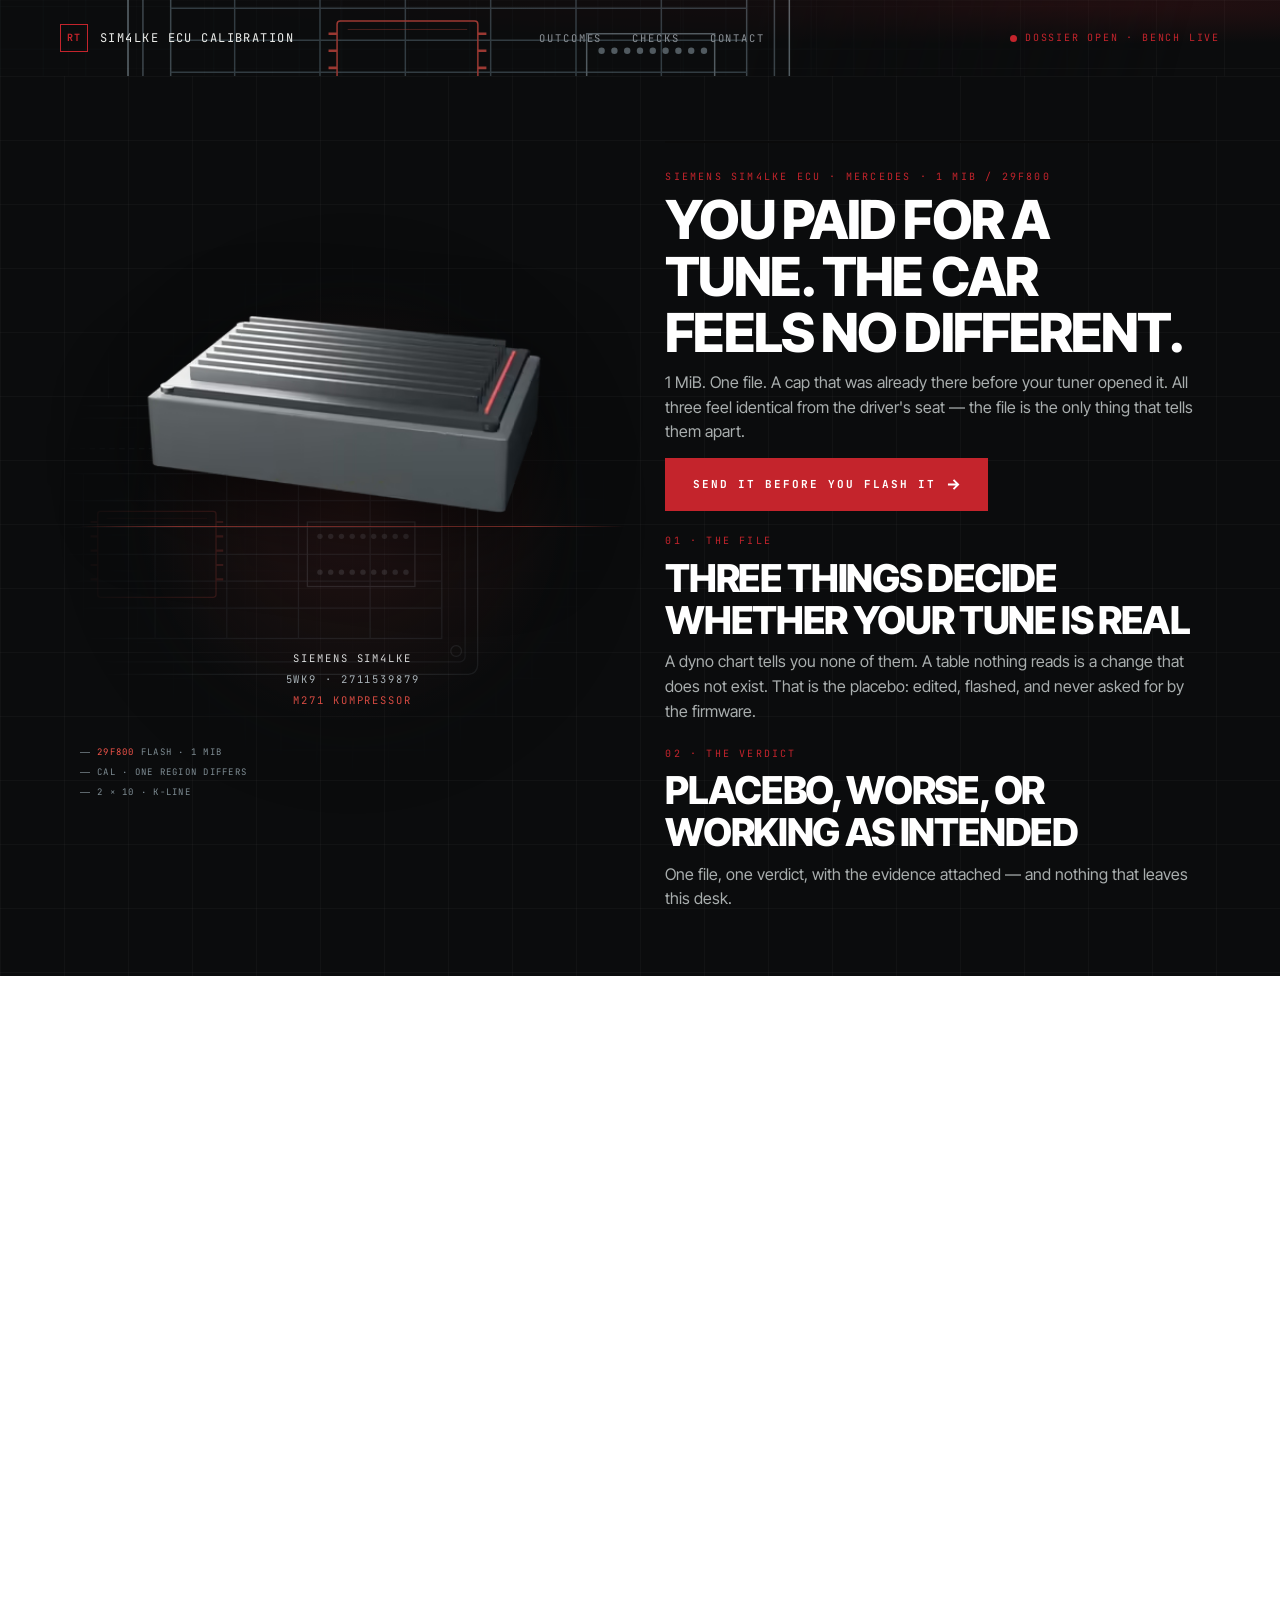
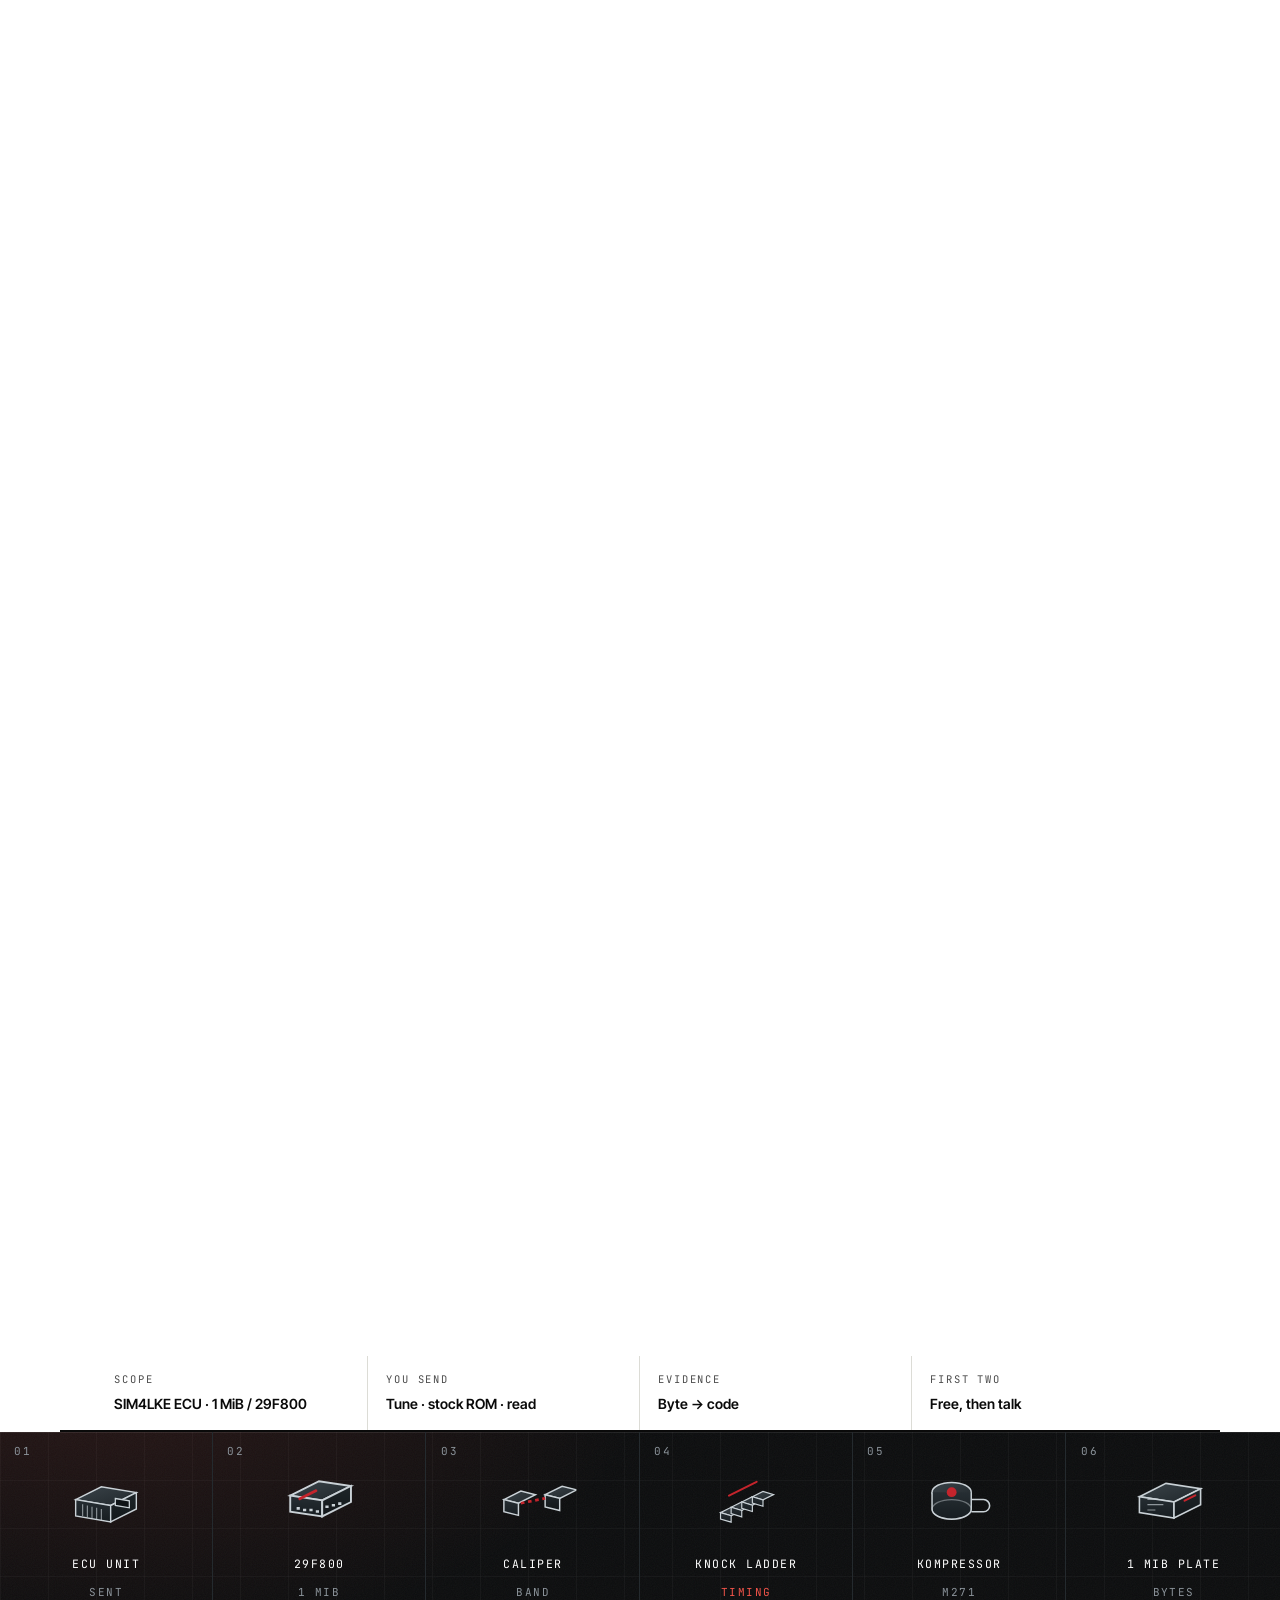
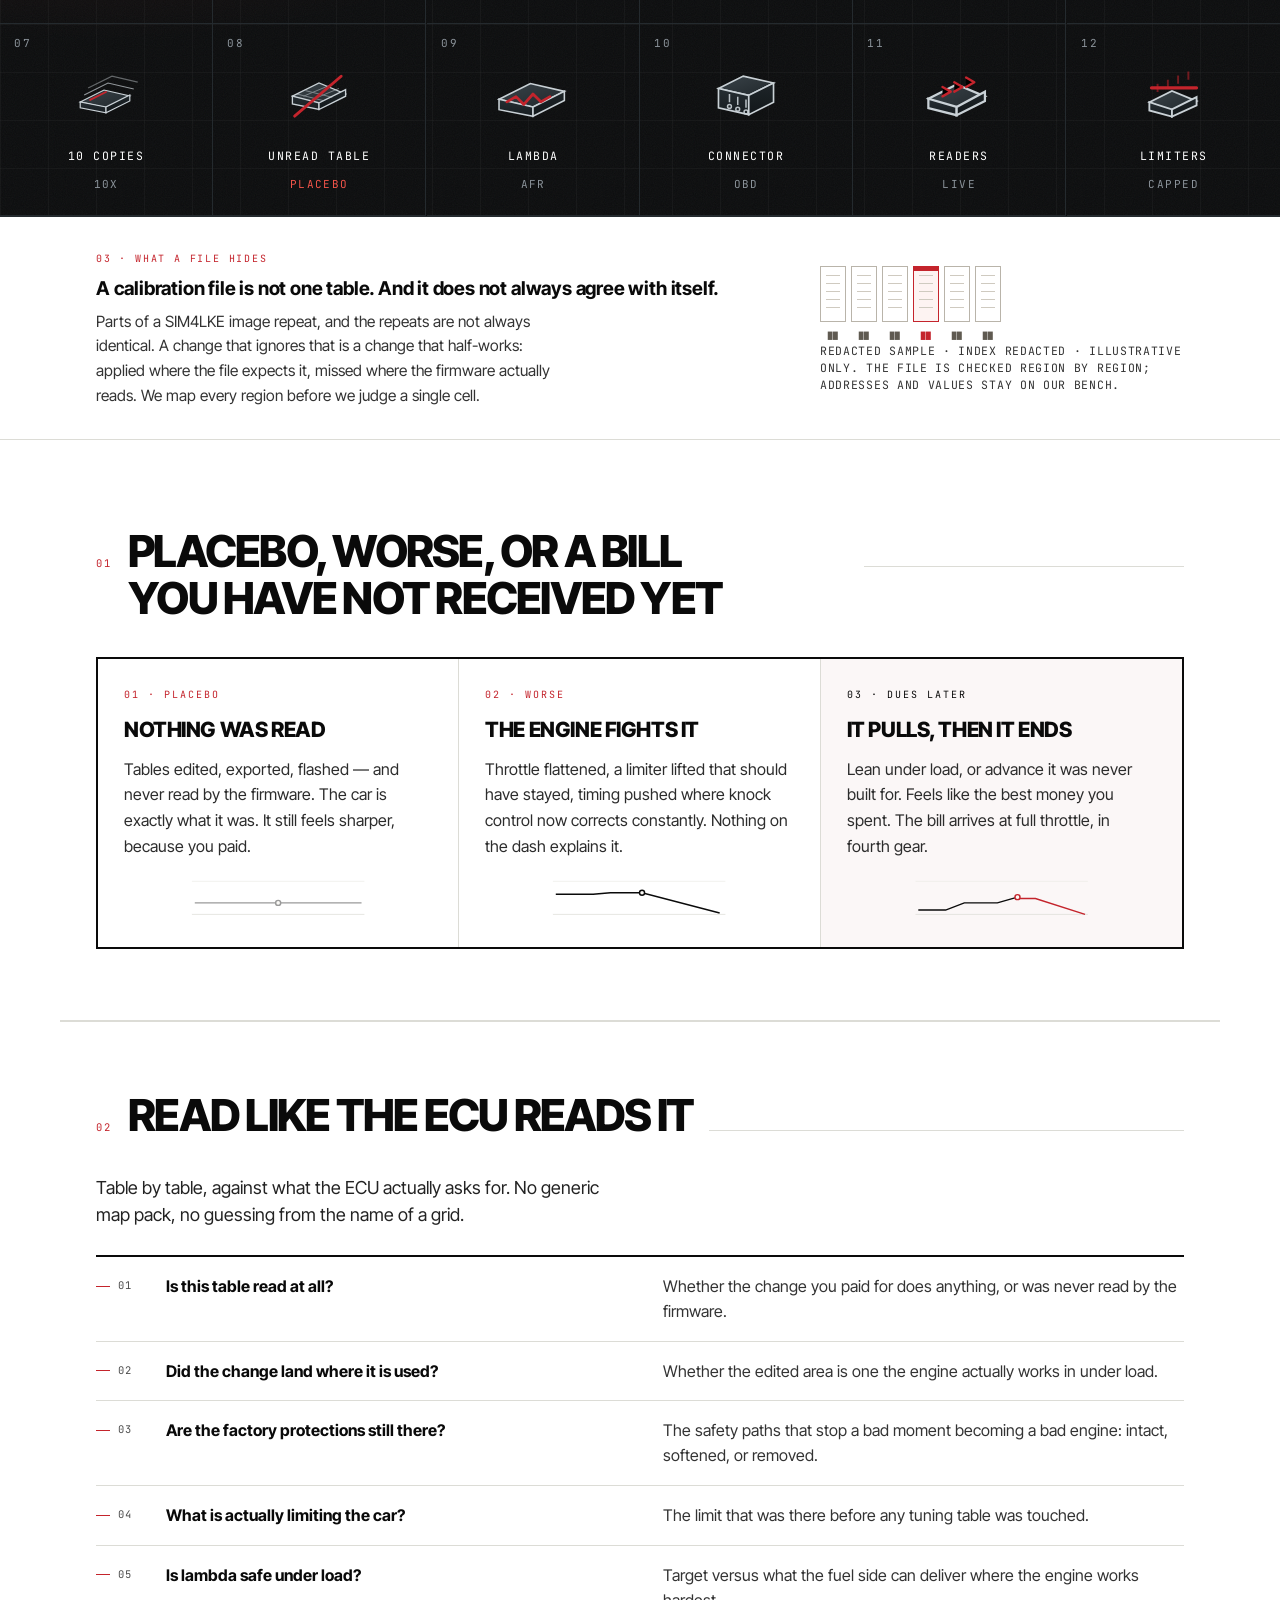
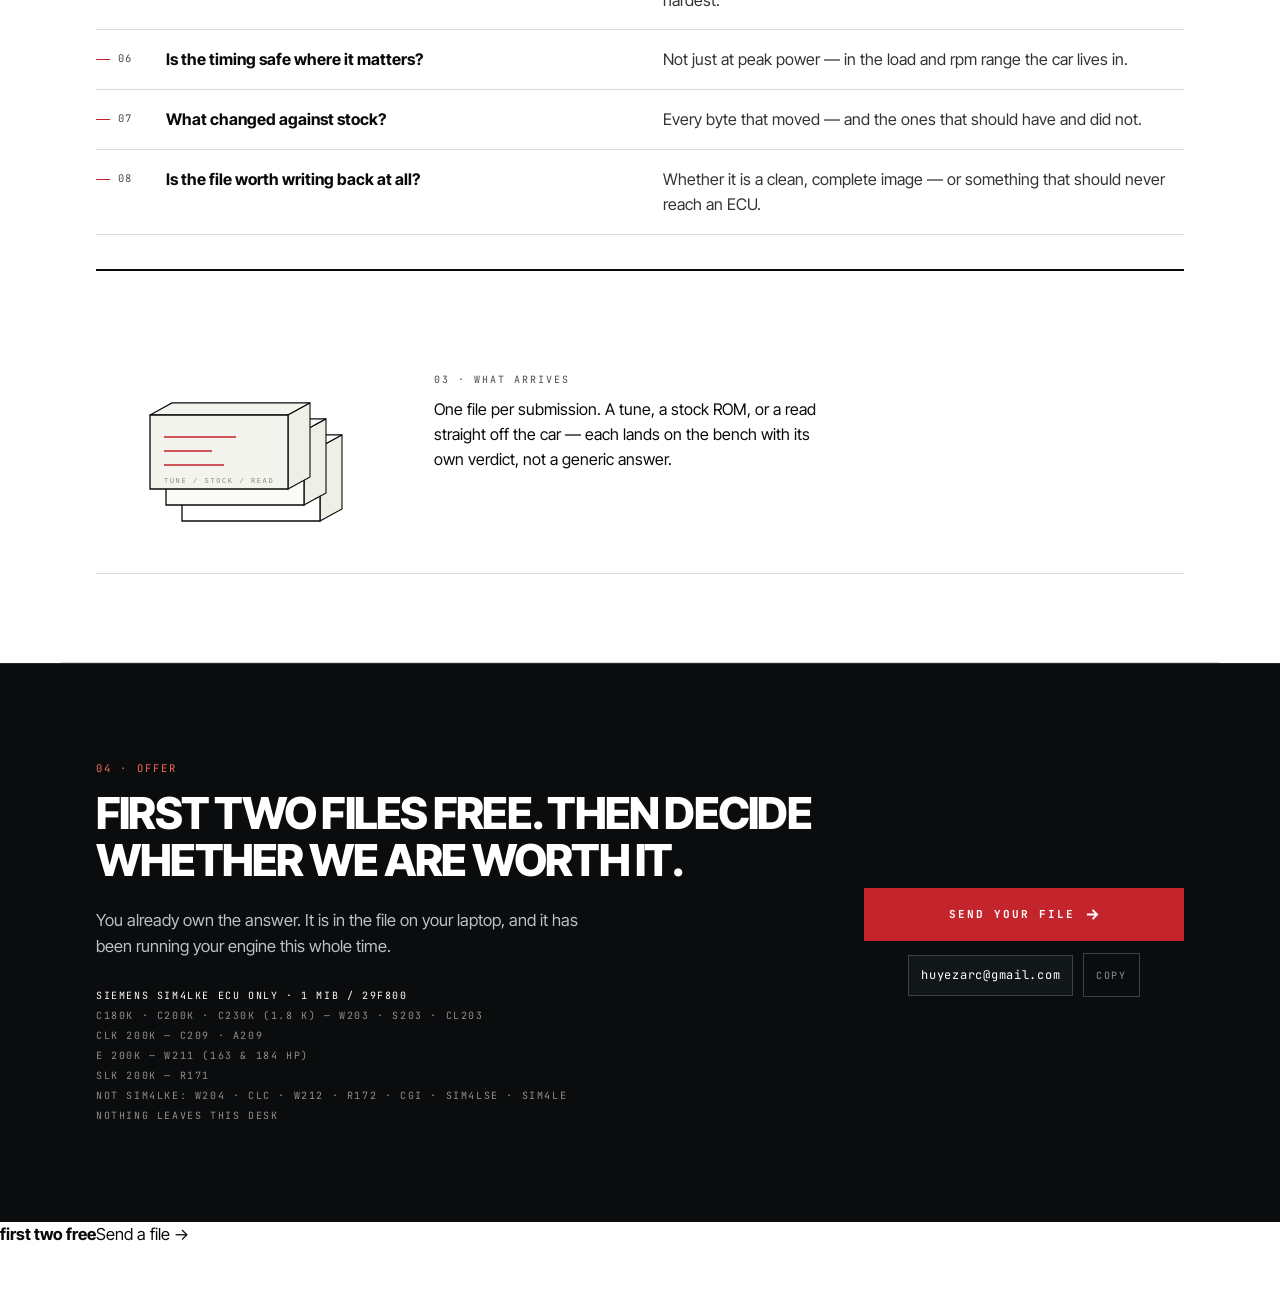
==== commit 9cbc9d7a: "Site update" ====
--- a/index.html
+++ b/index.html
@@ -326,7 +326,12 @@
         <span>cal &#183; one region differs</span>
         <span>2 &#215; 10 &#183; k-line</span>
       </div>
-      <img class="turbine" src="assets/img/ecu-turntable.webp" alt="Siemens SIM4LKE ECU, M271 Kompressor" decoding="async" width="480" height="480">
+      <picture class="turbine">
+        <source media="(min-width:981px)" type="image/avif" srcset="assets/img/ecu-turntable.avif">
+        <source media="(min-width:981px)" type="image/webp" srcset="assets/img/ecu-turntable.webp">
+        <img src="assets/img/turntable-blank.svg"
+             alt="Siemens SIM4LKE ECU, M271 Kompressor" decoding="async" width="400" height="238">
+      </picture>
       <div class="specplate" aria-hidden="true"><b>SIEMENS SIM4LKE</b><span>5WK9 &#183; 2711539879</span><i>M271 KOMPRESSOR</i></div>
       <div class="scan" aria-hidden="true"></div>
       <div class="stampwrap"><div class="stamp2"><b>EXAMINED</b><span>EVERY BYTE &#183; EVERY READER</span></div></div>
--- a/assets/style.css
+++ b/assets/style.css
@@ -420,8 +420,9 @@
 .turbine{display:none}
 .specplate{display:none}
 @media(min-width:981px){
-  .pin .visual .turbine{display:block;width:min(470px,80%);height:auto;margin:4px auto 0;
+  .pin .visual .turbine{display:block;width:min(430px,78%);margin:6px auto 0;
     filter:drop-shadow(0 26px 44px rgba(0,0,0,.6))}
+  .pin .visual .turbine img{display:block;width:100%;height:auto}
   .pin .visual::after{content:"";position:absolute;left:50%;top:46%;transform:translate(-50%,-50%);
     width:min(560px,92%);aspect-ratio:1;pointer-events:none;z-index:-1;
     background:radial-gradient(circle,rgba(242,84,74,.14),transparent 62%)}
